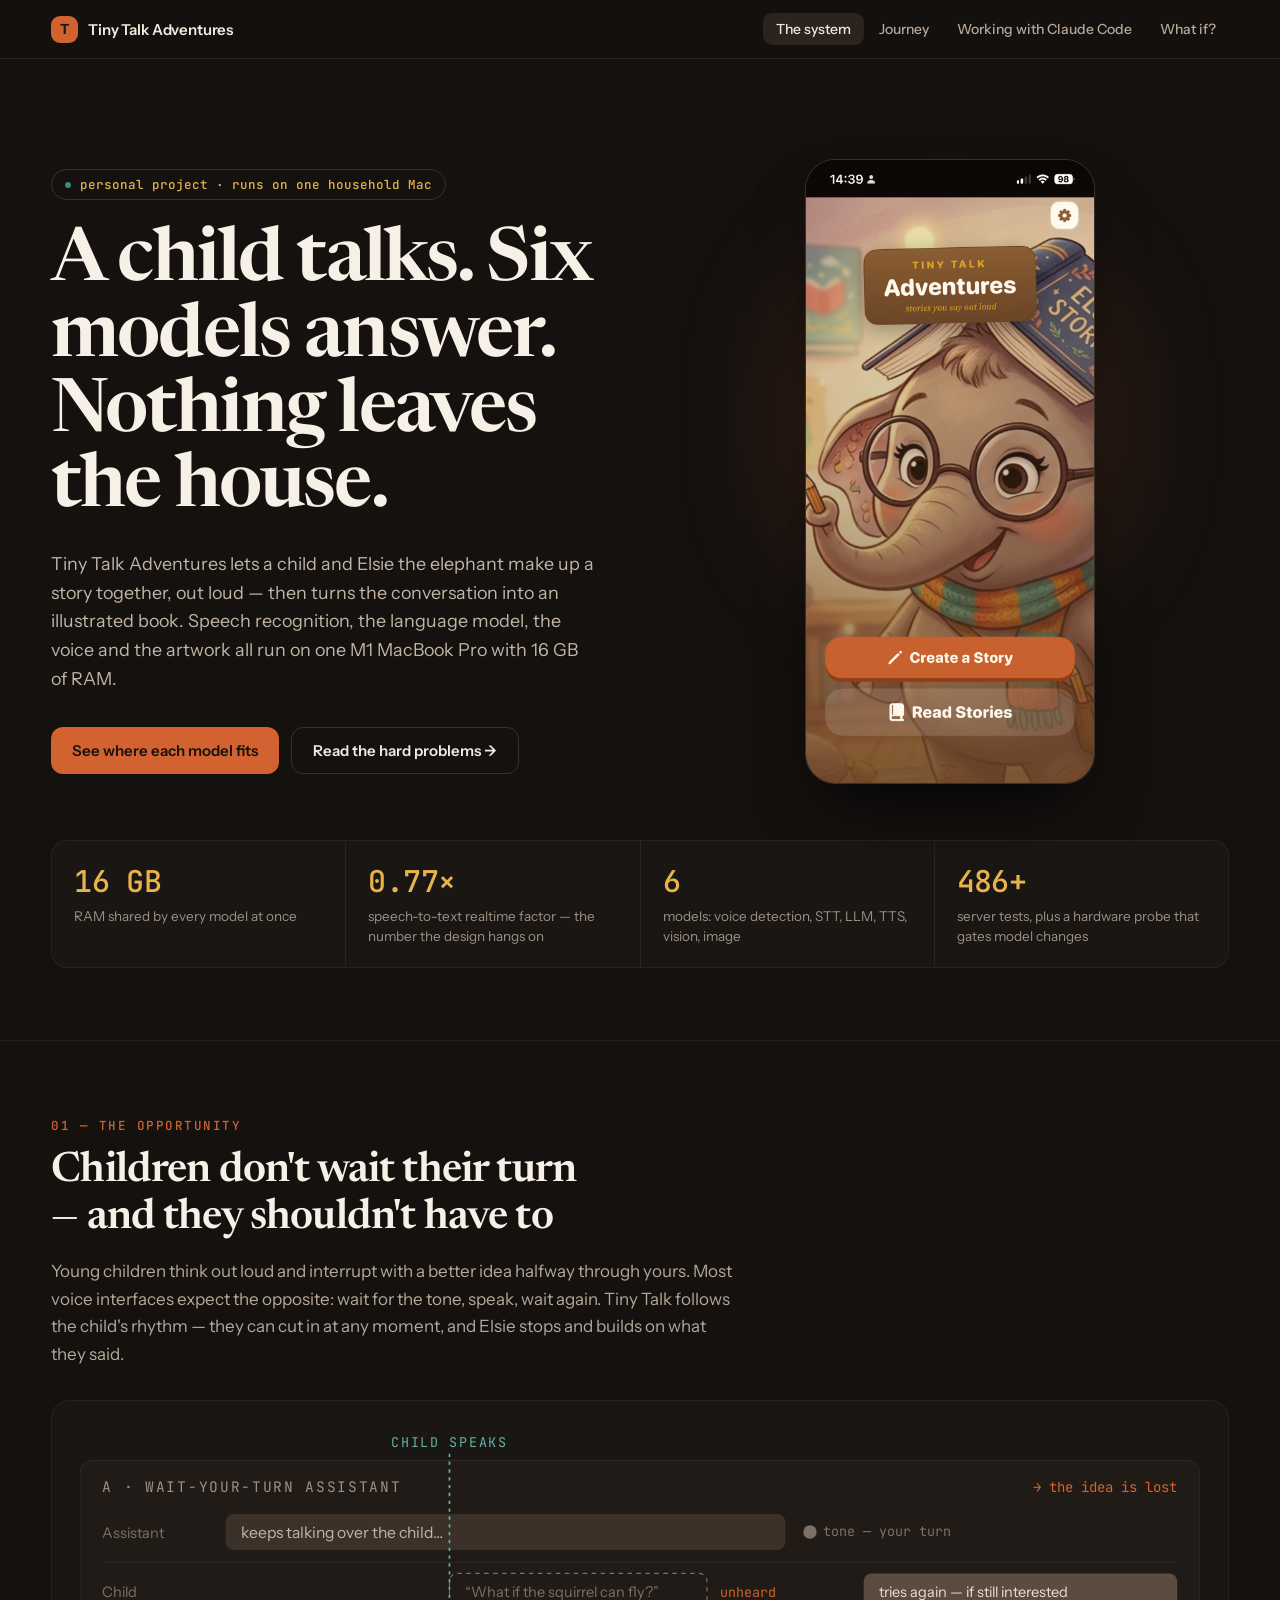
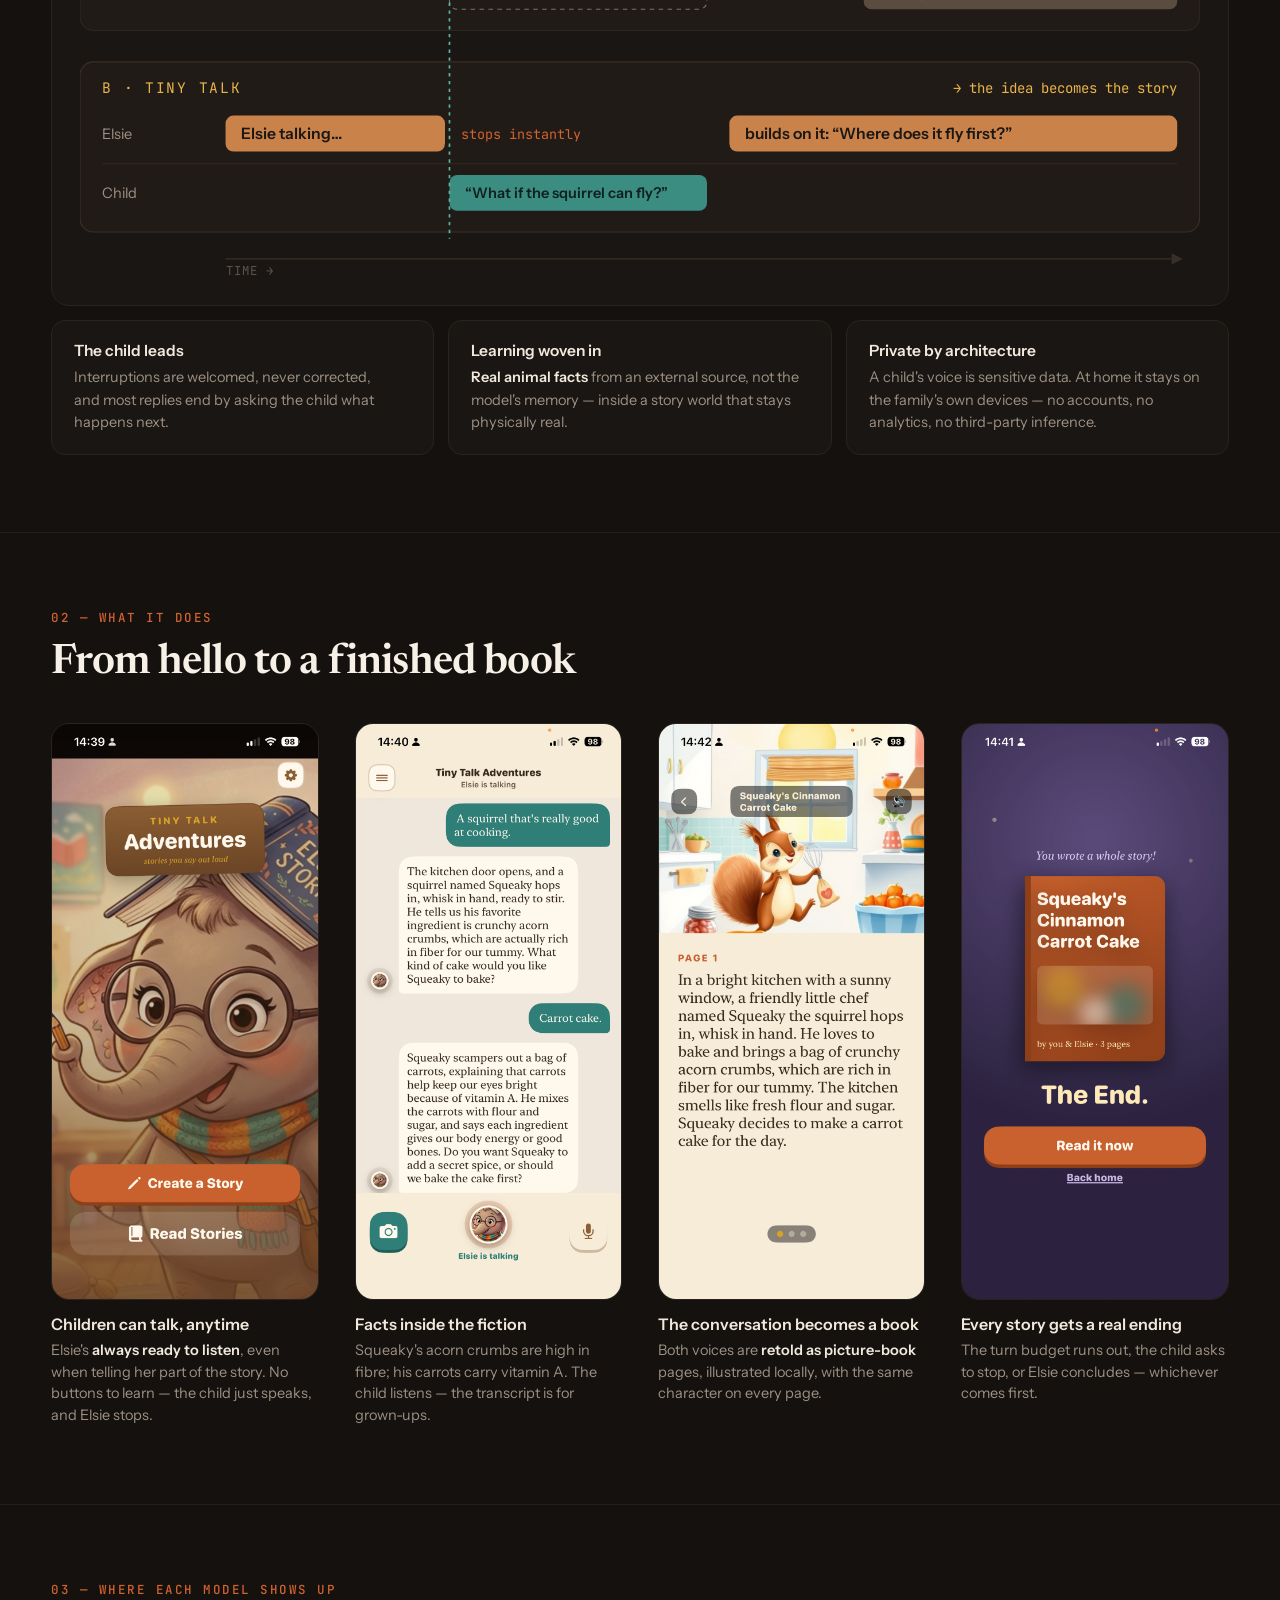
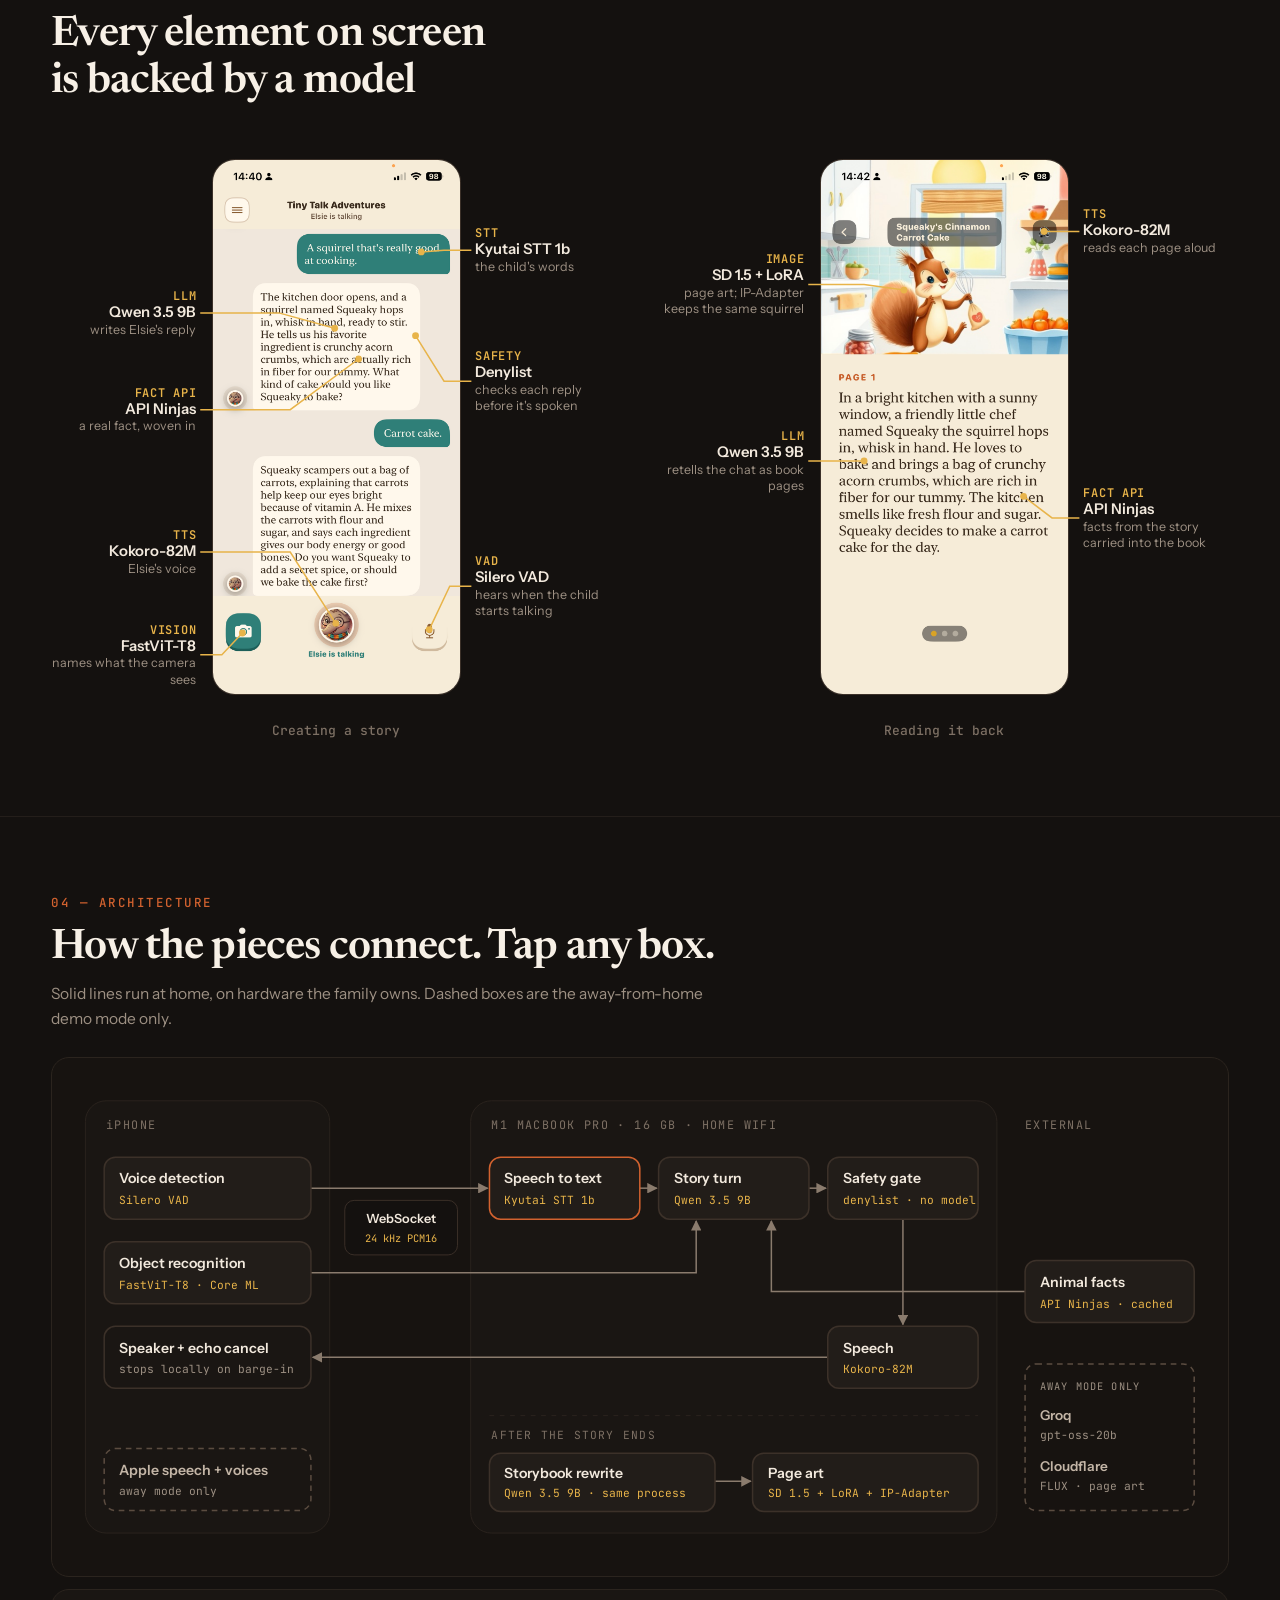
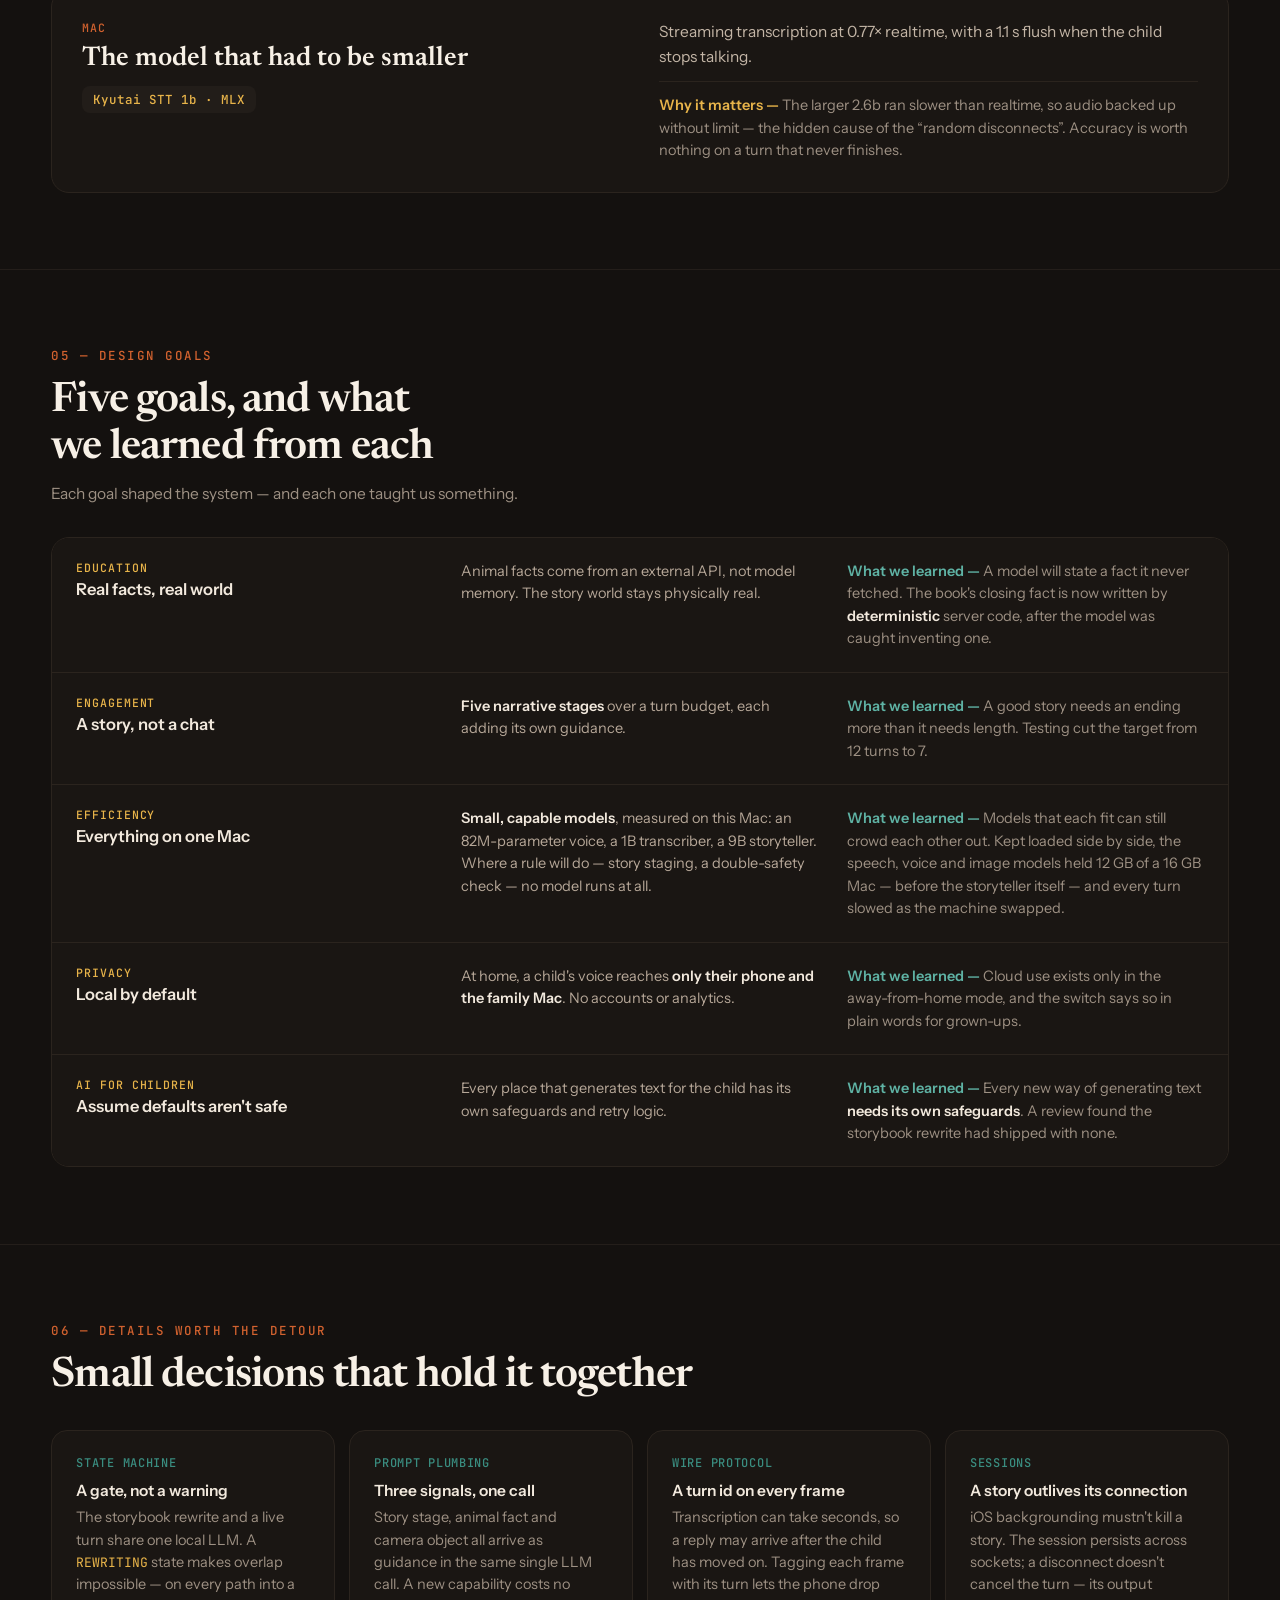
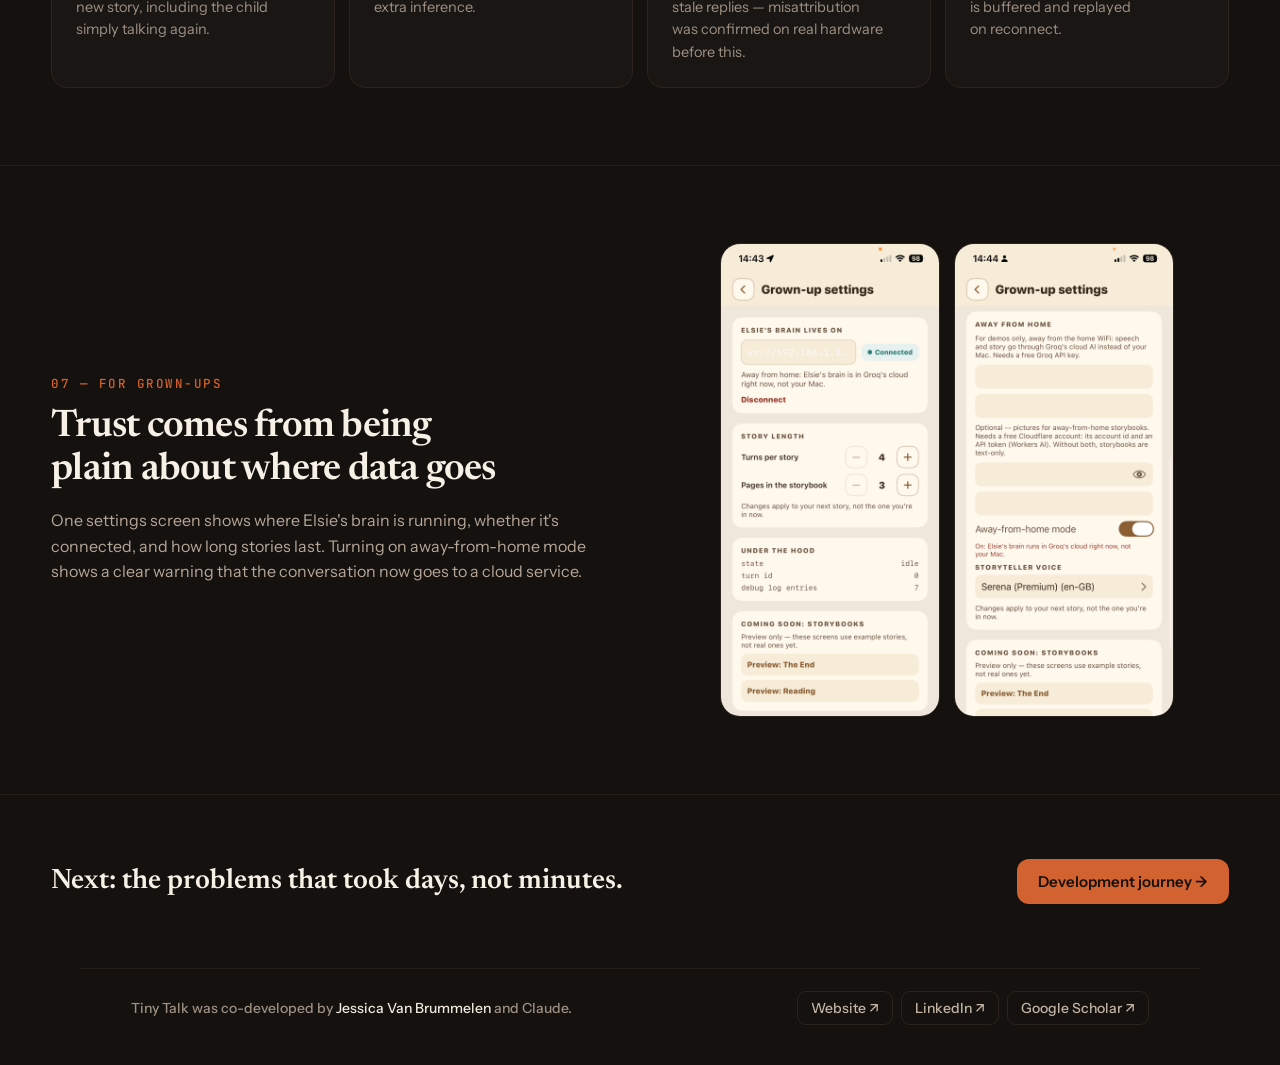
==== site/index.html @ 1712265a "Publish site/ to GitHub Pages via Actions Pages' branch publishing only serves / or /docs (docs/ is " ====
<!DOCTYPE html>
<html lang="en">
<head>
<meta charset="utf-8">
<meta name="viewport" content="width=device-width, initial-scale=1">
<title>Tiny Talk Adventures — voice-first storytelling that runs entirely at home</title>
<meta name="description" content="A child and Elsie the elephant make up a story out loud, then it becomes an illustrated book. Every model runs on one home Mac.">
<link rel="preconnect" href="https://fonts.googleapis.com">
<link rel="preconnect" href="https://fonts.gstatic.com" crossorigin>
<link href="https://fonts.googleapis.com/css2?family=Newsreader:ital,opsz,wght@0,6..72,400;0,6..72,500;0,6..72,600;1,6..72,400&family=Instrument+Sans:wght@400;500;600;700&family=JetBrains+Mono:wght@400;500;700&display=swap" rel="stylesheet">
<link rel="stylesheet" href="site.css">
<style>
section.wrap{padding-top:clamp(40px,6vw,80px);padding-bottom:clamp(40px,6vw,80px)}
h2{font-size:clamp(28px,3.4vw,42px);margin-bottom:16px;max-width:26ch}
.sub{font:400 15.5px/1.6 var(--sans);color:var(--ink-4);margin:-6px 0 26px;max-width:66ch}

/* hero */
.hero{padding-top:clamp(48px,8vw,100px)!important;padding-bottom:clamp(32px,5vw,56px)!important;display:grid;grid-template-columns:repeat(auto-fit,minmax(300px,1fr));gap:clamp(32px,5vw,72px);align-items:center}
.hero > div{min-width:0}
.pill{display:inline-flex;align-items:center;gap:9px;padding:6px 13px;border:1px solid var(--line-strong);border-radius:999px;font:500 12.5px var(--mono);color:var(--gold);margin-bottom:26px}
.pill::before{content:"";width:6px;height:6px;border-radius:50%;background:var(--teal)}
.hero h1{font-size:clamp(40px,6.2vw,74px);line-height:1.02;max-width:none}
.hero .lede{font-size:clamp(17px,1.4vw,20px);max-width:54ch;margin-bottom:34px}
.ctas{display:flex;gap:12px;flex-wrap:wrap}
.hero-shot{display:flex;justify-content:center;position:relative}
.hero-shot::before{content:"";position:absolute;inset:8% 14%;background:radial-gradient(circle at 50% 40%,rgba(210,98,47,.28),transparent 68%);filter:blur(42px)}
.hero-shot img{position:relative;width:min(290px,76vw);border-radius:30px;border:1px solid var(--line-strong);box-shadow:0 34px 70px -24px rgba(0,0,0,.85)}

/* stats */
.stats-wrap{padding-bottom:clamp(40px,6vw,72px)}
.stats{display:grid;grid-template-columns:repeat(auto-fit,minmax(200px,1fr));gap:1px;background:var(--line);border:1px solid var(--line);border-radius:16px;overflow:hidden}
.stats > div{background:var(--panel);padding:20px 22px}
.stat-n{font:500 30px var(--mono);color:var(--gold);letter-spacing:-.02em}
.stat-l{font:400 13.5px/1.45 var(--sans);color:var(--ink-4);margin-top:6px}

.intro{font-size:17px;line-height:1.62;margin-bottom:32px;max-width:64ch}
.tile h3{font-size:15.5px;margin-bottom:6px}
.tiles{margin-top:14px}
.tiles .tile{border-radius:14px;padding:20px 22px}

/* what it does */
.steps{--min:220px;gap:clamp(22px,3vw,36px)}
.steps img{width:100%;border-radius:18px;border:1px solid var(--line);display:block;margin-bottom:14px}
.steps h3{font:600 16px var(--sans);color:var(--ink);margin:0 0 6px}
.steps p{font:400 14.5px/1.5 var(--sans);color:var(--ink-4);margin:0}

/* model callouts: labels either side of a phone screenshot, joined by leader lines */
.figs{--min:340px;gap:clamp(20px,3vw,40px)}
figure{margin:0;min-width:0}
.annot{position:relative;width:100%;aspect-ratio:1/1;container-type:inline-size}
.annot img{position:absolute;left:28.28%;top:3%;height:94%;border-radius:4cqw;border:1px solid var(--line-strong)}
.annot svg{position:absolute;inset:0;width:100%;height:100%;pointer-events:none}
.co{position:absolute;width:25.5%;transform:translateY(-50%)}
.co.l{left:0;text-align:right}
.co.r{left:74.5%}
.co b{display:block;font:600 max(9px,2.1cqw) var(--mono);color:var(--gold);letter-spacing:.06em}
.co span{display:block;font:600 max(11px,2.6cqw)/1.2 var(--sans);color:var(--ink)}
.co small{display:block;font:400 max(10px,2.2cqw)/1.3 var(--sans);color:var(--ink-4)}
figcaption{font:500 13px var(--mono);color:var(--ink-5);text-align:center;margin-top:10px}

/* architecture */
.arch{background:var(--col);border:1px solid var(--line);border-radius:18px;padding:clamp(12px,2vw,24px);overflow-x:auto}
.arch svg{display:block;width:100%;min-width:860px;height:auto}
.node{cursor:pointer;outline:none}
.node .ring{stroke:var(--line-strong)}
.node.away .ring{stroke:var(--line-hover)}
.node:hover .ring{stroke:#8a7b6d}
.node[aria-pressed=true] .ring{stroke:var(--accent)}
.node:focus-visible .ring{stroke:var(--gold);stroke-width:3}
.detail{margin-top:12px;padding:clamp(20px,3vw,30px);--min:260px;gap:clamp(18px,3vw,40px)}
.detail > div{min-width:0}
.detail h3{font:600 clamp(21px,2.2vw,27px)/1.2 var(--serif);margin:8px 0 10px;color:var(--ink-hi)}
.detail .where{font:500 11.5px var(--mono);color:var(--accent);letter-spacing:.1em}
.chip{display:inline-block;padding:5px 11px;border-radius:8px;background:var(--box);font:500 12.5px var(--mono);color:var(--gold)}
.detail-body{display:grid;gap:12px}
.detail-body p{margin:0;font:400 15.5px/1.58 var(--sans);color:var(--ink-2)}
.detail-body p.why{font-size:14.5px;line-height:1.55;color:var(--ink-4);padding-top:12px;border-top:1px solid var(--line)}
.why strong{color:var(--gold);font-weight:600}

/* goals */
.goals{border:1px solid var(--line);border-radius:18px;overflow:hidden}
.goal{display:grid;grid-template-columns:repeat(auto-fit,minmax(min(100%,240px),1fr));gap:10px 28px;padding:22px 24px;background:var(--panel);border-bottom:1px solid var(--line)}
.goal:last-child{border-bottom:0}
.goal > *{min-width:0;margin:0}
.goal .tag{font:500 11.5px var(--mono);color:var(--gold);letter-spacing:.08em;margin-bottom:4px}
.goal h3{font:600 16.5px/1.3 var(--sans);color:var(--ink);margin:0}
.goal p{font:400 14.5px/1.55 var(--sans);color:var(--ink-3)}
.goal p.lesson{color:var(--ink-4)}
.lesson strong{color:var(--teal-ink);font-weight:600}
/* Inline emphasis in body copy: brighter ink rather than just heavier. */
.tile p b,.steps p b,.goal p b{color:var(--ink);font-weight:600}

/* details */
.details{--min:280px}
.details .tile{padding:24px}
.details .eyebrow{font:500 12px var(--mono);color:var(--teal);letter-spacing:.06em;margin-bottom:10px}
.details code{font-size:13px}

/* grown-ups */
.grownups{--min:280px;gap:clamp(28px,4vw,56px);align-items:center}
.grownups h2{font-size:clamp(26px,3vw,38px);line-height:1.14}
.grownups p{font:400 16px/1.6 var(--sans);color:var(--ink-3);margin:0}
.pair{display:flex;gap:14px;justify-content:center;flex-wrap:wrap}
.pair img{width:min(220px,42vw);border-radius:20px;border:1px solid var(--line)}
</style>
</head>
<body>
<div class="page">

<nav>
  <a class="brand" href="index.html">
    <span class="brand-mark">T</span>
    <span class="brand-name">Tiny Talk Adventures</span>
  </a>
  <div class="nav-links">
    <a href="index.html" aria-current="page">The system</a>
    <a href="journey.html">Journey</a>
    <a href="claude-code.html">Working with Claude Code</a>
    <a href="what-if.html">What if?</a>
  </div>
</nav>

<header class="wrap wide hero">
  <div>
    <div class="pill">personal project · runs on one household Mac</div>
    <h1>A child talks. Six models answer. Nothing leaves the house.</h1>
    <p class="lede">Tiny Talk Adventures lets a child and Elsie the elephant make up a story together, out loud — then turns the conversation into an illustrated book. Speech recognition, the language model, the voice and the artwork all run on one M1 MacBook Pro with 16&nbsp;GB of RAM.</p>
    <div class="ctas">
      <a class="cta" href="#models">See where each model fits</a>
      <a class="cta ghost" href="journey.html">Read the hard problems →</a>
    </div>
  </div>
  <div class="hero-shot">
    <img src="shots/landing.png" alt="Tiny Talk Adventures landing screen with Elsie the elephant">
  </div>
</header>

<div class="wrap wide stats-wrap">
  <div class="stats">
    <div><div class="stat-n">16 GB</div><div class="stat-l">RAM shared by every model at once</div></div>
    <div><div class="stat-n">0.77×</div><div class="stat-l">speech-to-text realtime factor — the number the design hangs on</div></div>
    <div><div class="stat-n">6</div><div class="stat-l">models: voice detection, STT, LLM, TTS, vision, image</div></div>
    <div><div class="stat-n">486+</div><div class="stat-l">server tests, plus a hardware probe that gates model changes</div></div>
  </div>
</div>

<section class="wrap wide">
  <div class="kicker">01 — THE OPPORTUNITY</div>
  <h2 style="max-width:24ch">Children don't wait their turn — and they shouldn't have to</h2>
  <p class="intro">Young children think out loud and interrupt with a better idea halfway through yours. Most voice interfaces expect the opposite: wait for the tone, speak, wait again. Tiny Talk follows the child's rhythm — they can cut in at any moment, and Elsie stops and builds on what they said.</p>

  <div class="card diagram-scroll">
    <svg viewBox="0 0 1000 400" style="min-width:640px" role="img" aria-label="Same moment, two systems. A wait-your-turn assistant talks over the child and the idea is lost; Tiny Talk stops the moment the child speaks and builds on the idea.">
      <text x="330" y="16" text-anchor="middle" fill="#5fb3a5" font-family="JetBrains Mono, monospace" font-size="12" letter-spacing="1.5">CHILD SPEAKS</text>
      <rect x="0" y="28" width="1000" height="152" rx="12" fill="#211b17" stroke="#2e2620"/>
      <text x="20" y="56" fill="#9d9083" font-family="JetBrains Mono, monospace" font-size="13" letter-spacing="1.5">A · WAIT-YOUR-TURN ASSISTANT</text>
      <text x="980" y="56" text-anchor="end" fill="#d2622f" font-family="JetBrains Mono, monospace" font-size="12.5">→ the idea is lost</text>
      <line x1="20" y1="119" x2="980" y2="119" stroke="#2e2620"/>
      <text x="20" y="97" fill="#7d7064" font-family="Instrument Sans, sans-serif" font-size="13">Assistant</text>
      <text x="20" y="150" fill="#7d7064" font-family="Instrument Sans, sans-serif" font-size="13">Child</text>
      <rect x="130" y="76" width="500" height="32" rx="7" fill="#3c3129"/>
      <text x="144" y="97" fill="#c3b5a6" font-family="Instrument Sans, sans-serif" font-size="14">keeps talking over the child…</text>
      <circle cx="652" cy="92" r="6" fill="#7d7064"/>
      <text x="664" y="96" fill="#7d7064" font-family="JetBrains Mono, monospace" font-size="12">tone — your turn</text>
      <rect x="330" y="129" width="230" height="32" rx="7" fill="none" stroke="#7d7064" stroke-dasharray="4 4"/>
      <text x="344" y="150" fill="#7d7064" font-family="Instrument Sans, sans-serif" font-size="13">“What if the squirrel can fly?”</text>
      <text x="572" y="150" fill="#d2622f" font-family="JetBrains Mono, monospace" font-size="12">unheard</text>
      <rect x="700" y="129" width="280" height="32" rx="7" fill="#5b4c40"/>
      <text x="714" y="150" fill="#e9dfd2" font-family="Instrument Sans, sans-serif" font-size="13">tries again — if still interested</text>
      <rect x="0" y="208" width="1000" height="152" rx="12" fill="#211b17" stroke="#3a2f26"/>
      <text x="20" y="236" fill="#e8b44a" font-family="JetBrains Mono, monospace" font-size="13" letter-spacing="1.5">B · TINY TALK</text>
      <text x="980" y="236" text-anchor="end" fill="#e8b44a" font-family="JetBrains Mono, monospace" font-size="12.5">→ the idea becomes the story</text>
      <line x1="20" y1="299" x2="980" y2="299" stroke="#2e2620"/>
      <text x="20" y="277" fill="#9d9083" font-family="Instrument Sans, sans-serif" font-size="13">Elsie</text>
      <text x="20" y="330" fill="#9d9083" font-family="Instrument Sans, sans-serif" font-size="13">Child</text>
      <rect x="130" y="256" width="196" height="32" rx="7" fill="#c9824a"/>
      <text x="144" y="277" fill="#1b1714" font-family="Instrument Sans, sans-serif" font-size="14" font-weight="600">Elsie talking…</text>
      <text x="340" y="277" fill="#d2622f" font-family="JetBrains Mono, monospace" font-size="12">stops instantly</text>
      <rect x="580" y="256" width="400" height="32" rx="7" fill="#c9824a"/>
      <text x="594" y="277" fill="#1b1714" font-family="Instrument Sans, sans-serif" font-size="14" font-weight="600">builds on it: “Where does it fly first?”</text>
      <rect x="330" y="309" width="230" height="32" rx="7" fill="#3a8d80"/>
      <text x="344" y="330" fill="#10201e" font-family="Instrument Sans, sans-serif" font-size="13" font-weight="600">“What if the squirrel can fly?”</text>
      <line x1="330" y1="22" x2="330" y2="366" stroke="#5fb3a5" stroke-width="1.5" stroke-dasharray="3 4"/>
      <line x1="130" y1="384" x2="975" y2="384" stroke="#3a2f26"/>
      <path d="M975 379 L985 384 L975 389 Z" fill="#3a2f26"/>
      <text x="130" y="398" fill="#5e5249" font-family="JetBrains Mono, monospace" font-size="11" letter-spacing="1">TIME →</text>
    </svg>
  </div>

  <div class="grid tiles">
    <div class="tile"><h3>The child leads</h3><p>Interruptions are welcomed, never corrected, and most replies end by asking the child what happens next.</p></div>
    <div class="tile"><h3>Learning woven in</h3><p><b>Real animal facts</b> from an external source, not the model's memory — inside a story world that stays physically real.</p></div>
    <div class="tile"><h3>Private by architecture</h3><p>A child's voice is sensitive data. At home it stays on the family's own devices — no accounts, no analytics, no third-party inference.</p></div>
  </div>
</section>

<section class="wrap wide">
  <div class="kicker">02 — WHAT IT DOES</div>
  <h2 style="margin-bottom:36px">From hello to a finished book</h2>
  <div class="grid steps">
    <div>
      <img src="shots/landing.png" alt="Landing screen: Elsie invites the child to start a story">
      <h3>Children can talk, anytime</h3>
      <p>Elsie's <b>always ready to listen</b>, even when telling her part of the story. No buttons to learn — the child just speaks, and Elsie stops.</p>
    </div>
    <div>
      <img src="shots/story.png" alt="A story in progress about Squeaky the squirrel who loves cooking">
      <h3>Facts inside the fiction</h3>
      <p>Squeaky's acorn crumbs are high in fibre; his carrots carry vitamin A. The child listens — the transcript is for grown-ups.</p>
    </div>
    <div>
      <img src="shots/read.png" alt="A storybook page with an illustration of Squeaky the squirrel in a kitchen">
      <h3>The conversation becomes a book</h3>
      <p>Both voices are <b>retold as picture-book</b> pages, illustrated locally, with the same character on every page.</p>
    </div>
    <div>
      <img src="shots/the-end.png" alt="The End celebration screen with the finished book">
      <h3>Every story gets a real ending</h3>
      <p>The turn budget runs out, the child asks to stop, or Elsie concludes — whichever comes first.</p>
    </div>
  </div>
</section>

<section class="wrap wide" id="models">
  <div class="kicker">03 — WHERE EACH MODEL SHOWS UP</div>
  <h2 style="margin-bottom:36px">Every element on screen is backed by a model</h2>

  <div class="grid figs">
    <figure>
      <div class="annot">
        <img src="shots/story.png" alt="Story creation screen">
        <svg viewBox="0 0 1000 1000" preserveAspectRatio="none" aria-hidden="true">
          <g stroke="#e8b44a" stroke-width="1.5" fill="none">
            <polyline points="262,300 400,300 498,327" vector-effect="non-scaling-stroke"/>
            <polyline points="262,470 420,470 540,381" vector-effect="non-scaling-stroke"/>
            <polyline points="262,720 420,720 500,845" vector-effect="non-scaling-stroke"/>
            <polyline points="262,900 300,900 336,862" vector-effect="non-scaling-stroke"/>
            <polyline points="738,190 690,190 650,193" vector-effect="non-scaling-stroke"/>
            <polyline points="738,420 690,420 640,340" vector-effect="non-scaling-stroke"/>
            <polyline points="738,780 700,780 664,856" vector-effect="non-scaling-stroke"/>
          </g>
          <g fill="#e8b44a">
            <circle cx="498" cy="327" r="6"/><circle cx="540" cy="381" r="6"/><circle cx="500" cy="845" r="6"/><circle cx="336" cy="862" r="6"/><circle cx="650" cy="193" r="6"/><circle cx="640" cy="340" r="6"/><circle cx="664" cy="856" r="6"/>
          </g>
        </svg>
        <div class="co l" style="top:30%"><b>LLM</b><span>Qwen 3.5 9B</span><small>writes Elsie's reply</small></div>
        <div class="co l" style="top:47%"><b>FACT API</b><span>API Ninjas</span><small>a real fact, woven in</small></div>
        <div class="co l" style="top:72%"><b>TTS</b><span>Kokoro-82M</span><small>Elsie's voice</small></div>
        <div class="co l" style="top:90%"><b>VISION</b><span>FastViT-T8</span><small>names what the camera sees</small></div>
        <div class="co r" style="top:19%"><b>STT</b><span>Kyutai STT 1b</span><small>the child's words</small></div>
        <div class="co r" style="top:42%"><b>SAFETY</b><span>Denylist</span><small>checks each reply before it's spoken</small></div>
        <div class="co r" style="top:78%"><b>VAD</b><span>Silero VAD</span><small>hears when the child starts talking</small></div>
      </div>
      <figcaption>Creating a story</figcaption>
    </figure>

    <figure>
      <div class="annot">
        <img src="shots/read.png" alt="Storybook reading screen">
        <svg viewBox="0 0 1000 1000" preserveAspectRatio="none" aria-hidden="true">
          <g stroke="#e8b44a" stroke-width="1.5" fill="none">
            <polyline points="262,250 360,250 430,260" vector-effect="non-scaling-stroke"/>
            <polyline points="262,560 330,560 360,560" vector-effect="non-scaling-stroke"/>
            <polyline points="738,157 700,157 676,157" vector-effect="non-scaling-stroke"/>
            <polyline points="738,660 690,660 640,622" vector-effect="non-scaling-stroke"/>
          </g>
          <g fill="#e8b44a">
            <circle cx="430" cy="260" r="6"/><circle cx="360" cy="560" r="6"/><circle cx="676" cy="157" r="6"/><circle cx="640" cy="622" r="6"/>
          </g>
        </svg>
        <div class="co l" style="top:25%"><b>IMAGE</b><span>SD 1.5 + LoRA</span><small>page art; IP-Adapter keeps the same squirrel</small></div>
        <div class="co l" style="top:56%"><b>LLM</b><span>Qwen 3.5 9B</span><small>retells the chat as book pages</small></div>
        <div class="co r" style="top:15.7%"><b>TTS</b><span>Kokoro-82M</span><small>reads each page aloud</small></div>
        <div class="co r" style="top:66%"><b>FACT API</b><span>API Ninjas</span><small>facts from the story carried into the book</small></div>
      </div>
      <figcaption>Reading it back</figcaption>
    </figure>
  </div>
</section>

<section class="wrap wide" id="architecture">
  <div class="kicker">04 — ARCHITECTURE</div>
  <h2 style="margin-bottom:10px">How the pieces connect. Tap any box.</h2>
  <p class="sub" style="margin-top:0">Solid lines run at home, on hardware the family owns. Dashed boxes are the away-from-home demo mode only.</p>

  <div class="arch">
    <svg viewBox="0 0 1200 500" role="group" aria-label="Architecture: iPhone, MacBook and external services, with the models on each. Choose a box to see details below.">
      <defs>
        <marker id="ah" viewBox="0 0 10 10" refX="9" refY="5" markerWidth="7" markerHeight="7" orient="auto-start-reverse"><path d="M0 0 L10 5 L0 10 z" fill="#8a7b6d"/></marker>
      </defs>
      <rect x="10" y="20" width="260" height="460" rx="22" fill="#1a1613" stroke="#2b241e"/>
      <text x="32" y="50" fill="#7d7064" font-family="JetBrains Mono, monospace" font-size="12.5" letter-spacing="1.5">iPHONE</text>
      <rect x="420" y="20" width="560" height="460" rx="22" fill="#1a1613" stroke="#2b241e"/>
      <text x="442" y="50" fill="#7d7064" font-family="JetBrains Mono, monospace" font-size="12.5" letter-spacing="1.5">M1 MACBOOK PRO · 16 GB · HOME WIFI</text>
      <text x="1010" y="50" fill="#7d7064" font-family="JetBrains Mono, monospace" font-size="12.5" letter-spacing="1.5">EXTERNAL</text>

      <g stroke="#8a7b6d" stroke-width="1.6" fill="none">
        <path d="M250 113 H438" marker-end="url(#ah)"/>
        <path d="M600 113 H618" marker-end="url(#ah)"/>
        <path d="M780 113 H798" marker-end="url(#ah)"/>
        <path d="M880 146 V258" marker-end="url(#ah)"/>
        <path d="M800 293 H252" marker-end="url(#ah)"/>
        <path d="M250 203 H660 V148" marker-end="url(#ah)"/>
        <path d="M1010 223 H740 V148" marker-end="url(#ah)"/>
        <path d="M680 425 H718" marker-end="url(#ah)"/>
      </g>
      <line x1="440" y1="355" x2="960" y2="355" stroke="#2b241e" stroke-dasharray="5 6"/>
      <text x="442" y="380" fill="#7d7064" font-family="JetBrains Mono, monospace" font-size="12" letter-spacing="1.3">AFTER THE STORY ENDS</text>

      <g class="node" data-node="wire">
        <rect class="ring" x="286" y="126" width="120" height="58" rx="10" fill="#14110f"/>
        <text x="346" y="150" text-anchor="middle" fill="#f2e9dd" font-family="Instrument Sans, sans-serif" font-size="13.5" font-weight="600">WebSocket</text>
        <text x="346" y="170" text-anchor="middle" fill="#e8b44a" font-family="JetBrains Mono, monospace" font-size="11">24 kHz PCM16</text>
      </g>
      <g class="node" data-node="vad">
        <rect class="ring" x="30" y="80" width="220" height="66" rx="12" fill="#221d19" stroke-width="1.6"/>
        <text x="46" y="108" fill="#f2e9dd" font-family="Instrument Sans, sans-serif" font-size="15" font-weight="600">Voice detection</text>
        <text x="46" y="130" fill="#e8b44a" font-family="JetBrains Mono, monospace" font-size="12">Silero VAD</text>
      </g>
      <g class="node" data-node="vision">
        <rect class="ring" x="30" y="170" width="220" height="66" rx="12" fill="#221d19" stroke-width="1.6"/>
        <text x="46" y="198" fill="#f2e9dd" font-family="Instrument Sans, sans-serif" font-size="15" font-weight="600">Object recognition</text>
        <text x="46" y="220" fill="#e8b44a" font-family="JetBrains Mono, monospace" font-size="12">FastViT-T8 · Core ML</text>
      </g>
      <g>
        <rect x="30" y="260" width="220" height="66" rx="12" fill="#1a1613" stroke="#3c3129" stroke-width="1.6"/>
        <text x="46" y="288" fill="#f2e9dd" font-family="Instrument Sans, sans-serif" font-size="15" font-weight="600">Speaker + echo cancel</text>
        <text x="46" y="310" fill="#9d9083" font-family="JetBrains Mono, monospace" font-size="12">stops locally on barge-in</text>
      </g>
      <g class="node away" data-node="away">
        <rect class="ring" x="30" y="390" width="220" height="66" rx="12" fill="transparent" stroke-width="1.6" stroke-dasharray="6 5"/>
        <text x="46" y="418" fill="#c3b5a6" font-family="Instrument Sans, sans-serif" font-size="15" font-weight="600">Apple speech + voices</text>
        <text x="46" y="440" fill="#9d9083" font-family="JetBrains Mono, monospace" font-size="12">away mode only</text>
      </g>

      <g class="node" data-node="stt">
        <rect class="ring" x="440" y="80" width="160" height="66" rx="12" fill="#221d19" stroke-width="1.6"/>
        <text x="456" y="108" fill="#f2e9dd" font-family="Instrument Sans, sans-serif" font-size="15" font-weight="600">Speech to text</text>
        <text x="456" y="130" fill="#e8b44a" font-family="JetBrains Mono, monospace" font-size="12">Kyutai STT 1b</text>
      </g>
      <g class="node" data-node="llm">
        <rect class="ring" x="620" y="80" width="160" height="66" rx="12" fill="#221d19" stroke-width="1.6"/>
        <text x="636" y="108" fill="#f2e9dd" font-family="Instrument Sans, sans-serif" font-size="15" font-weight="600">Story turn</text>
        <text x="636" y="130" fill="#e8b44a" font-family="JetBrains Mono, monospace" font-size="12">Qwen 3.5 9B</text>
      </g>
      <g class="node" data-node="safety">
        <rect class="ring" x="800" y="80" width="160" height="66" rx="12" fill="#221d19" stroke-width="1.6"/>
        <text x="816" y="108" fill="#f2e9dd" font-family="Instrument Sans, sans-serif" font-size="15" font-weight="600">Safety gate</text>
        <text x="816" y="130" fill="#e8b44a" font-family="JetBrains Mono, monospace" font-size="12">denylist · no model</text>
      </g>
      <g class="node" data-node="tts">
        <rect class="ring" x="800" y="260" width="160" height="66" rx="12" fill="#221d19" stroke-width="1.6"/>
        <text x="816" y="288" fill="#f2e9dd" font-family="Instrument Sans, sans-serif" font-size="15" font-weight="600">Speech</text>
        <text x="816" y="310" fill="#e8b44a" font-family="JetBrains Mono, monospace" font-size="12">Kokoro-82M</text>
      </g>
      <g class="node" data-node="rewrite">
        <rect class="ring" x="440" y="395" width="240" height="62" rx="12" fill="#221d19" stroke-width="1.6"/>
        <text x="456" y="421" fill="#f2e9dd" font-family="Instrument Sans, sans-serif" font-size="15" font-weight="600">Storybook rewrite</text>
        <text x="456" y="442" fill="#e8b44a" font-family="JetBrains Mono, monospace" font-size="12">Qwen 3.5 9B · same process</text>
      </g>
      <g class="node" data-node="art">
        <rect class="ring" x="720" y="395" width="240" height="62" rx="12" fill="#221d19" stroke-width="1.6"/>
        <text x="736" y="421" fill="#f2e9dd" font-family="Instrument Sans, sans-serif" font-size="15" font-weight="600">Page art</text>
        <text x="736" y="442" fill="#e8b44a" font-family="JetBrains Mono, monospace" font-size="12">SD 1.5 + LoRA + IP-Adapter</text>
      </g>

      <g class="node" data-node="facts">
        <rect class="ring" x="1010" y="190" width="180" height="66" rx="12" fill="#221d19" stroke-width="1.6"/>
        <text x="1026" y="218" fill="#f2e9dd" font-family="Instrument Sans, sans-serif" font-size="15" font-weight="600">Animal facts</text>
        <text x="1026" y="240" fill="#e8b44a" font-family="JetBrains Mono, monospace" font-size="12">API Ninjas · cached</text>
      </g>
      <g class="node away" data-node="away">
        <rect class="ring" x="1010" y="300" width="180" height="156" rx="12" fill="transparent" stroke-width="1.6" stroke-dasharray="6 5"/>
        <text x="1026" y="328" fill="#9d9083" font-family="JetBrains Mono, monospace" font-size="11" letter-spacing="1.2">AWAY MODE ONLY</text>
        <text x="1026" y="360" fill="#c3b5a6" font-family="Instrument Sans, sans-serif" font-size="14.5" font-weight="600">Groq</text>
        <text x="1026" y="380" fill="#9d9083" font-family="JetBrains Mono, monospace" font-size="12">gpt-oss-20b</text>
        <text x="1026" y="414" fill="#c3b5a6" font-family="Instrument Sans, sans-serif" font-size="14.5" font-weight="600">Cloudflare</text>
        <text x="1026" y="434" fill="#9d9083" font-family="JetBrains Mono, monospace" font-size="12">FLUX · page art</text>
      </g>
    </svg>
  </div>

  <div class="card grid detail" aria-live="polite">
    <div>
      <div class="where" id="d-where"></div>
      <h3 id="d-title"></h3>
      <div class="chip" id="d-model"></div>
    </div>
    <div class="detail-body">
      <p id="d-body"></p>
      <p class="why"><strong>Why it matters — </strong><span id="d-why"></span></p>
    </div>
  </div>
</section>

<section class="wrap wide">
  <div class="kicker">05 — DESIGN GOALS</div>
  <h2 style="margin-bottom:10px">Five goals, and what we learned from each</h2>
  <p class="sub" style="margin-top:0;margin-bottom:30px;max-width:60ch">Each goal shaped the system — and each one taught us something.</p>
  <div class="goals">
    <div class="goal">
      <div><div class="tag">EDUCATION</div><h3>Real facts, real world</h3></div>
      <p>Animal facts come from an external API, not model memory. The story world stays physically real.</p>
      <p class="lesson"><strong>What we learned — </strong>A model will state a fact it never fetched. The book's closing fact is now written by <b>deterministic</b> server code, after the model was caught inventing one.</p>
    </div>
    <div class="goal">
      <div><div class="tag">ENGAGEMENT</div><h3>A story, not a chat</h3></div>
      <p><b>Five narrative stages</b> over a turn budget, each adding its own guidance.</p>
      <p class="lesson"><strong>What we learned — </strong>A good story needs an ending more than it needs length. Testing cut the target from 12 turns to 7.</p>
    </div>
    <div class="goal">
      <div><div class="tag">EFFICIENCY</div><h3>Everything on one Mac</h3></div>
      <p><b>Small, capable models</b>, measured on this Mac: an 82M-parameter voice, a 1B transcriber, a 9B storyteller. Where a rule will do — story staging, a double-safety check — no model runs at all.</p>
      <p class="lesson"><strong>What we learned — </strong>Models that each fit can still crowd each other out. Kept loaded side by side, the speech, voice and image models held 12 GB of a 16 GB Mac — before the storyteller itself — and every turn slowed as the machine swapped.</p>
    </div>
    <div class="goal">
      <div><div class="tag">PRIVACY</div><h3>Local by default</h3></div>
      <p>At home, a child's voice reaches <b>only their phone and the family Mac</b>. No accounts or analytics.</p>
      <p class="lesson"><strong>What we learned — </strong> Cloud use exists only in the away-from-home mode, and the switch says so in plain words for grown-ups.</p>
    </div>
    <div class="goal">
      <div><div class="tag">AI FOR CHILDREN</div><h3>Assume defaults aren't safe</h3></div>
      <p>Every place that generates text for the child has its own safeguards and retry logic.</p>
      <p class="lesson"><strong>What we learned — </strong>Every new way of generating text <b>needs its own safeguards</b>. A review found the storybook rewrite had shipped with none.</p>
    </div>
  </div>
</section>

<section class="wrap wide">
  <div class="kicker">06 — DETAILS WORTH THE DETOUR</div>
  <h2 style="margin-bottom:30px">Small decisions that hold it together</h2>
  <div class="grid details">
    <div class="tile"><div class="eyebrow">STATE MACHINE</div><h3>A gate, not a warning</h3><p>The storybook rewrite and a live turn share one local LLM. A <code>REWRITING</code> state makes overlap impossible — on every path into a new story, including the child simply talking again.</p></div>
    <div class="tile"><div class="eyebrow">PROMPT PLUMBING</div><h3>Three signals, one call</h3><p>Story stage, animal fact and camera object all arrive as guidance in the same single LLM call. A new capability costs no extra inference.</p></div>
    <div class="tile"><div class="eyebrow">WIRE PROTOCOL</div><h3>A turn id on every frame</h3><p>Transcription can take seconds, so a reply may arrive after the child has moved on. Tagging each frame with its turn lets the phone drop stale replies — misattribution was confirmed on real hardware before this.</p></div>
    <div class="tile"><div class="eyebrow">SESSIONS</div><h3>A story outlives its connection</h3><p>iOS backgrounding mustn't kill a story. The session persists across sockets; a disconnect doesn't cancel the turn — its output is buffered and replayed on reconnect.</p></div>
  </div>
</section>

<section class="wrap wide">
  <div class="grid grownups">
    <div>
      <div class="kicker">07 — FOR GROWN-UPS</div>
      <h2>Trust comes from being plain about where data goes</h2>
      <p>One settings screen shows where Elsie's brain is running, whether it's connected, and how long stories last. Turning on away-from-home mode shows a clear warning that the conversation now goes to a cloud service.</p>
    </div>
    <div class="pair">
      <img src="shots/settings.png" alt="Grown-up settings: server address, story length, under-the-hood state">
      <img src="shots/away.png" alt="Away-from-home toggle with a warning that Elsie's brain runs in the cloud">
    </div>
  </div>
</section>

<footer class="wrap wide">
  <div class="footer-line">Next: the problems that took days, not minutes.</div>
  <a class="cta" href="journey.html">Development journey →</a>
</footer>

<div class="wrap credits">
  <div class="credits-by">Tiny Talk was co-developed by <a href="https://jessvb.github.io/" target="_blank" rel="noopener">Jessica Van Brummelen</a> and Claude.</div>
  <div class="credits-links">
    <a href="https://jessvb.github.io/" target="_blank" rel="noopener">Website ↗</a>
    <a href="https://www.linkedin.com/in/jessicavanbrummelen/" target="_blank" rel="noopener">LinkedIn ↗</a>
    <a href="https://scholar.google.com/citations?user=6d4tBYwAAAAJ&amp;hl=en" target="_blank" rel="noopener">Google Scholar ↗</a>
  </div>
</div>

</div>

<script>
// Detail text for each box in the architecture diagram.
const NODES = {
  vad: {
    where: "iPHONE", title: "Hears when the child starts talking", model: "Silero VAD · on-device",
    body: "Runs continuously on the phone and marks the start and end of speech. When the child talks over Elsie, the phone stops playback itself — no network round trip.",
    why: "Interruption is the core interaction. Too slow and Elsie talks over the child; too eager and her own echo cuts her off.",
  },
  vision: {
    where: "iPHONE", title: "Brings a real object into the story", model: "FastViT-T8 · Core ML",
    body: "The child shows the camera something — a teddy, a cup — and an on-device ImageNet classifier names it. The label becomes guidance for Elsie's next turn.",
    why: "It replaced Apple's built-in classifier after on-device testing showed its labels were too generic for household objects. Photos never leave the phone; only the label does.",
  },
  wire: {
    where: "PHONE ↔ MAC", title: "One socket, two kinds of frame", model: "WebSocket · JSON + 24 kHz PCM16",
    body: "Control messages are JSON; audio is raw binary at 24 kHz — the rate the speech models expect natively, so nothing is ever resampled.",
    why: "Every frame carries a turn id, so a late reply to an abandoned utterance can be recognised and dropped.",
  },
  stt: {
    where: "MAC", title: "The model that had to be smaller", model: "Kyutai STT 1b · MLX",
    body: "Streaming transcription at 0.77× realtime, with a 1.1 s flush when the child stops talking.",
    why: "The larger 2.6b ran slower than realtime, so audio backed up without limit — the hidden cause of the “random disconnects”. Accuracy is worth nothing on a turn that never finishes.",
  },
  llm: {
    where: "MAC", title: "One call per turn", model: "Qwen 3.5 9B · Ollama",
    body: "A fixed storyteller persona plus per-turn guidance: the story stage (from a turn count), any real animal fact, any camera object. One to three spoken sentences back.",
    why: "Thinking mode was off by request — it had been producing 100+ lines of hidden reasoning and ~3m19s replies. Keep-alive is 30 min so the model isn't evicted between turns.",
  },
  safety: {
    where: "MAC", title: "A deterministic check before anything is spoken", model: "Regex denylist · zero model calls",
    body: "Five categories checked in one pass. A flagged reply is replaced with a gentle redirect: “Hmm, let's take the story somewhere else!”",
    why: "A classifier would be one more model competing for 16 GB on the critical path. The code documents plainly that this is a floor, not real moderation.",
  },
  tts: {
    where: "MAC", title: "A voice that can be cut off mid-sentence", model: "Kokoro-82M · PyTorch MPS",
    body: "Replies are synthesised sentence by sentence and played as they arrive: about 0.9 s to first audio. The same model reads storybook pages aloud.",
    why: "Kokoro only auto-detects CUDA, so on a Mac it silently fell back to CPU. Forcing Apple's GPU backend measured ~1.8× faster.",
  },
  facts: {
    where: "EXTERNAL", title: "Real facts, fetched once", model: "API Ninjas · Animals",
    body: "The first time an animal is mentioned, a fact is fetched and cached locally. Every later mention is an instant lookup.",
    why: "Facts come from a source, not the model's memory. With no key configured, stories still work — they just lose the fact grounding.",
  },
  rewrite: {
    where: "MAC · BACKGROUND", title: "The chat, retold as a picture book", model: "Qwen 3.5 9B · same process",
    body: "After the story ends, both voices are rewritten as third-person pages. The parser tolerates small-model JSON slips instead of discarding a finished story.",
    why: "The closing fact is formatted by server code, never written by the model — a review caught the model inventing one.",
  },
  art: {
    where: "MAC · BACKGROUND", title: "The same squirrel on every page", model: "SD 1.5 + storybook LoRA + IP-Adapter",
    body: "One illustration per page, at 25 steps. Page one's image conditions every later page, so the character stays recognisably the same.",
    why: "The default 50 steps took ~15 min an image on this Mac. Consistency had to come from conditioning, not more generation.",
  },
  away: {
    where: "AWAY MODE ONLY", title: "A demo path for when there's no home Mac", model: "Apple speech · Groq gpt-oss-20b · Cloudflare FLUX",
    body: "Off the home network, the phone's own speech stack and hosted models stand in. Same prompts, same safety gate, one backend switch.",
    why: "The switch was first built to test whether the LLM was the real latency bottleneck. It's clearly labelled for grown-ups because it changes where a child's voice goes.",
  },
};

const nodes = document.querySelectorAll(".node");
function pick(key) {
  const n = NODES[key];
  for (const f of ["where", "title", "model", "body", "why"]) document.getElementById("d-" + f).textContent = n[f];
  nodes.forEach(g => g.setAttribute("aria-pressed", String(g.dataset.node === key)));
}
nodes.forEach(g => {
  g.setAttribute("role", "button");
  g.setAttribute("tabindex", "0");
  g.setAttribute("aria-label", NODES[g.dataset.node].title);
  g.addEventListener("click", () => pick(g.dataset.node));
  g.addEventListener("keydown", e => { if (e.key === "Enter" || e.key === " ") { e.preventDefault(); pick(g.dataset.node); } });
});
pick("stt");
</script>
</body>
</html>
---- site/site.css ----
/* Shared styles for the Tiny Talk Adventures showcase pages. Page-specific
   styles live in each page's own <style> block. */
:root{
  --bg:#14110f; --panel:#1a1613; --col:#171310; --box:#221d19; --hover:#1f1a16;
  --line:#2b241e; --line-soft:#241e1a; --line-strong:#3c3129; --line-hover:#5b4c40;
  --ink:#f2e9dd; --ink-hi:#f7f0e6; --ink-2:#c3b5a6; --ink-3:#b6a798; --ink-4:#9d9083; --ink-5:#7d7064;
  --accent:#d2622f; --accent-hover:#e07a44; --gold:#e8b44a; --gold-bg:#2a2217; --teal:#3a8d80; --teal-ink:#5fb3a5; --violet:#a48fd6;
  --gutter:clamp(18px,4vw,56px);
  --serif:'Newsreader',serif; --sans:'Instrument Sans',system-ui,sans-serif; --mono:'JetBrains Mono',monospace;
}
*{box-sizing:border-box}
html{scroll-behavior:smooth}
body{margin:0;background:var(--bg);color:var(--ink);font-family:var(--sans);-webkit-font-smoothing:antialiased}
a{color:var(--gold);text-decoration-color:rgba(232,180,74,.4);text-underline-offset:3px}
a:hover{color:#f6d38a}
p{text-wrap:pretty}
h1,h2{text-wrap:balance}
::selection{background:var(--accent);color:var(--bg)}
code{font-family:var(--mono);color:var(--gold)}
:focus-visible{outline:2px solid var(--gold);outline-offset:2px}

.page{max-width:100%;overflow-x:hidden}
.wrap{max-width:1120px;margin:0 auto;padding-left:var(--gutter);padding-right:var(--gutter)}
.wrap.wide{max-width:1280px}
.kicker{font:500 12.5px var(--mono);color:var(--accent);letter-spacing:.12em;margin-bottom:14px}
.label{font:600 11.5px var(--mono);letter-spacing:.12em}
.card{background:var(--panel);border:1px solid var(--line);border-radius:18px}
.tile{padding:22px 24px;background:var(--panel);border:1px solid var(--line);border-radius:16px}
.tile h3{font:600 16px var(--sans);color:var(--ink);margin:0 0 8px}
.tile p{font:400 14.5px/1.55 var(--sans);color:var(--ink-4);margin:0}
.grid{display:grid;grid-template-columns:repeat(auto-fit,minmax(var(--min,260px),1fr));gap:14px}
/* Wide SVG diagrams scroll sideways on phones rather than shrinking to unreadable. */
.diagram-scroll{padding:clamp(16px,2.4vw,28px);overflow-x:auto}
.diagram-scroll svg{display:block;width:100%;height:auto}

/* nav */
nav{position:sticky;top:0;z-index:60;display:flex;align-items:center;justify-content:space-between;gap:20px;padding:13px var(--gutter);background:rgba(20,17,15,.9);backdrop-filter:blur(16px);-webkit-backdrop-filter:blur(16px);border-bottom:1px solid var(--line);flex-wrap:wrap}
.brand{display:flex;align-items:center;gap:10px;text-decoration:none}
.brand-mark{width:27px;height:27px;border-radius:9px;background:var(--accent);display:grid;place-items:center;font:700 14px var(--sans);color:#1b1714}
.brand-name{font:600 15px var(--sans);color:var(--ink);letter-spacing:-.01em}
.nav-links{display:flex;gap:2px;flex-wrap:wrap;align-items:center}
.nav-links a{padding:7px 13px;border-radius:9px;font:500 14px var(--sans);color:var(--ink-3);text-decoration:none}
.nav-links a:hover{color:var(--ink);background:var(--box)}
.nav-links a[aria-current=page]{color:var(--ink);background:var(--line)}

/* headings */
header.wrap{padding-top:clamp(44px,7vw,92px);padding-bottom:clamp(28px,4vw,48px)}
header.wrap > .kicker{margin-bottom:18px}
h1{font:600 clamp(36px,5.4vw,64px)/1.05 var(--serif);letter-spacing:-.025em;margin:0 0 22px;color:var(--ink-hi);max-width:22ch}
.lede{font:400 clamp(16.5px,1.3vw,19px)/1.6 var(--sans);color:var(--ink-2);margin:0;max-width:62ch}
section.wrap{padding-top:clamp(36px,5vw,64px);padding-bottom:clamp(36px,5vw,64px);border-top:1px solid var(--line-soft);scroll-margin-top:64px}
h2{font:600 clamp(26px,3.2vw,40px)/1.12 var(--serif);letter-spacing:-.02em;margin:0 0 14px;color:var(--ink-hi);max-width:28ch}
.intro{font:400 16.5px/1.6 var(--sans);color:var(--ink-3);margin:0 0 26px;max-width:66ch}

/* buttons */
.cta{display:inline-flex;align-items:center;gap:8px;padding:13px 21px;border-radius:12px;background:var(--accent);color:#17120f;font:600 15px var(--sans);text-decoration:none;white-space:nowrap}
.cta:hover{background:var(--accent-hover);color:#17120f}
.cta.ghost{background:none;border:1px solid var(--line-strong);color:var(--ink)}
.cta.ghost:hover{background:var(--box);color:var(--ink)}

/* footer */
footer.wrap{padding-top:clamp(36px,5vw,72px);padding-bottom:clamp(36px,5vw,72px);border-top:1px solid var(--line-soft);display:flex;justify-content:space-between;gap:24px;flex-wrap:wrap;align-items:center}
.footer-line{font:600 clamp(20px,2.4vw,28px) var(--serif);color:var(--ink-hi)}
.footer-sub{font:400 15px/1.55 var(--sans);color:var(--ink-4);margin:10px 0 0;max-width:52ch}
.credits{padding-top:22px;padding-bottom:40px;border-top:1px solid var(--line-soft);display:flex;justify-content:space-between;align-items:center;gap:16px;flex-wrap:wrap}
.credits-by{font:500 14px var(--sans);color:var(--ink-4)}
.credits-by a{color:var(--ink);text-decoration:none}
.credits-links{display:flex;gap:8px;flex-wrap:wrap}
.credits-links a{padding:7px 13px;border-radius:9px;border:1px solid var(--line);font:500 14px var(--sans);color:var(--ink-2);text-decoration:none}
.credits-links a:hover{color:var(--ink);border-color:var(--line-hover)}

@media (prefers-reduced-motion:reduce){html{scroll-behavior:auto}*{transition:none!important}}
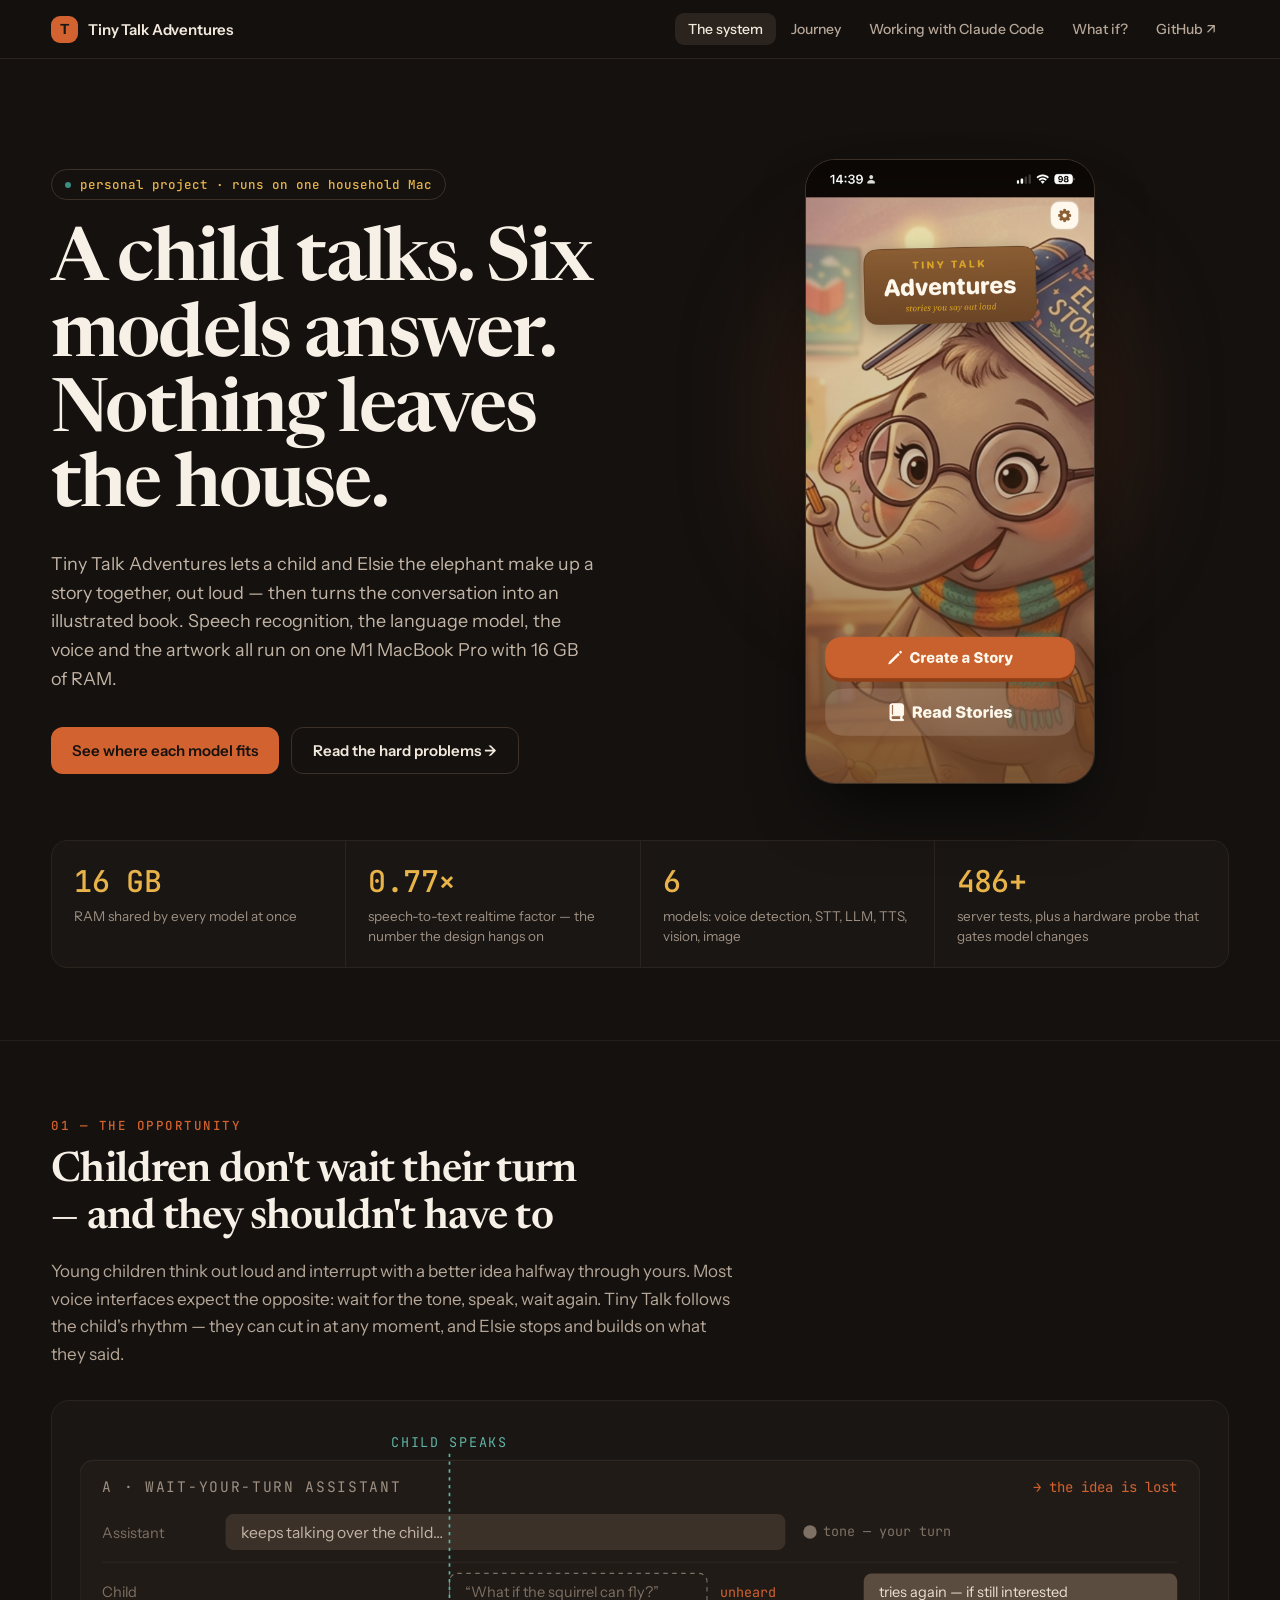
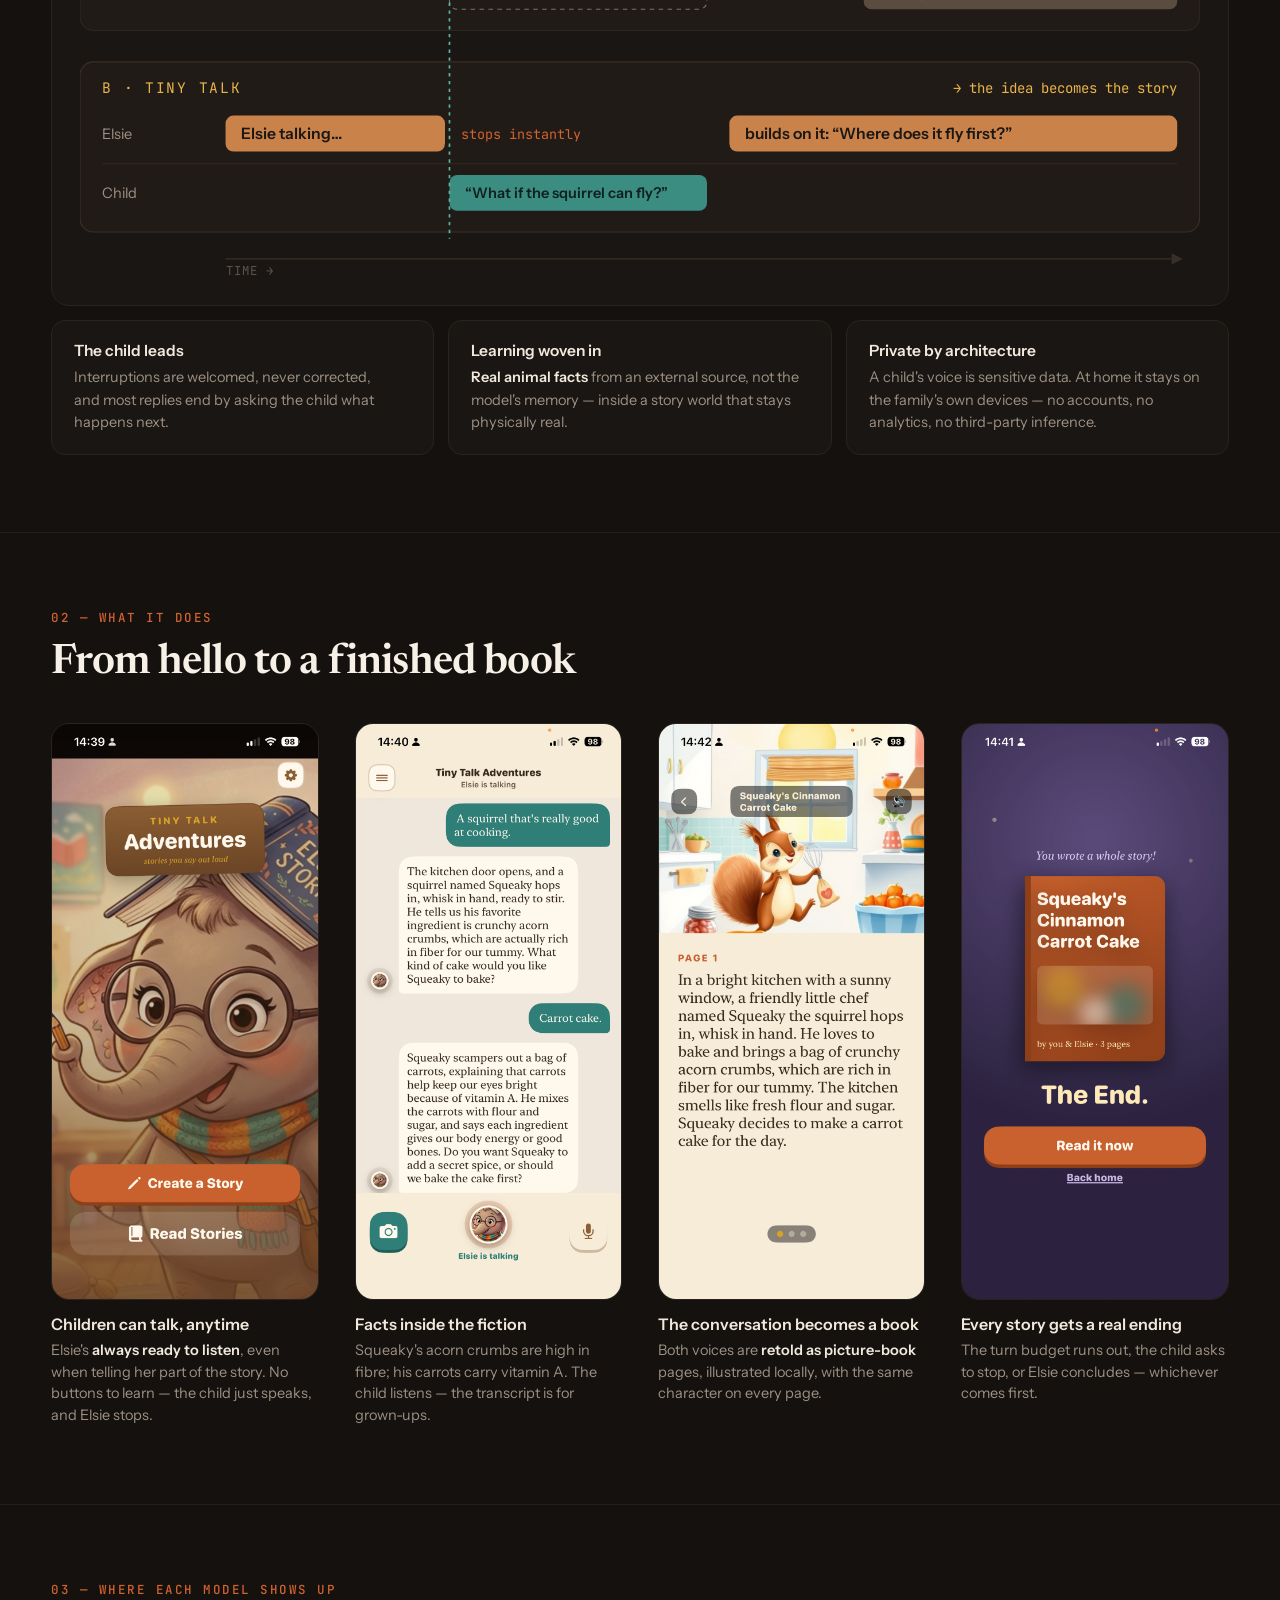
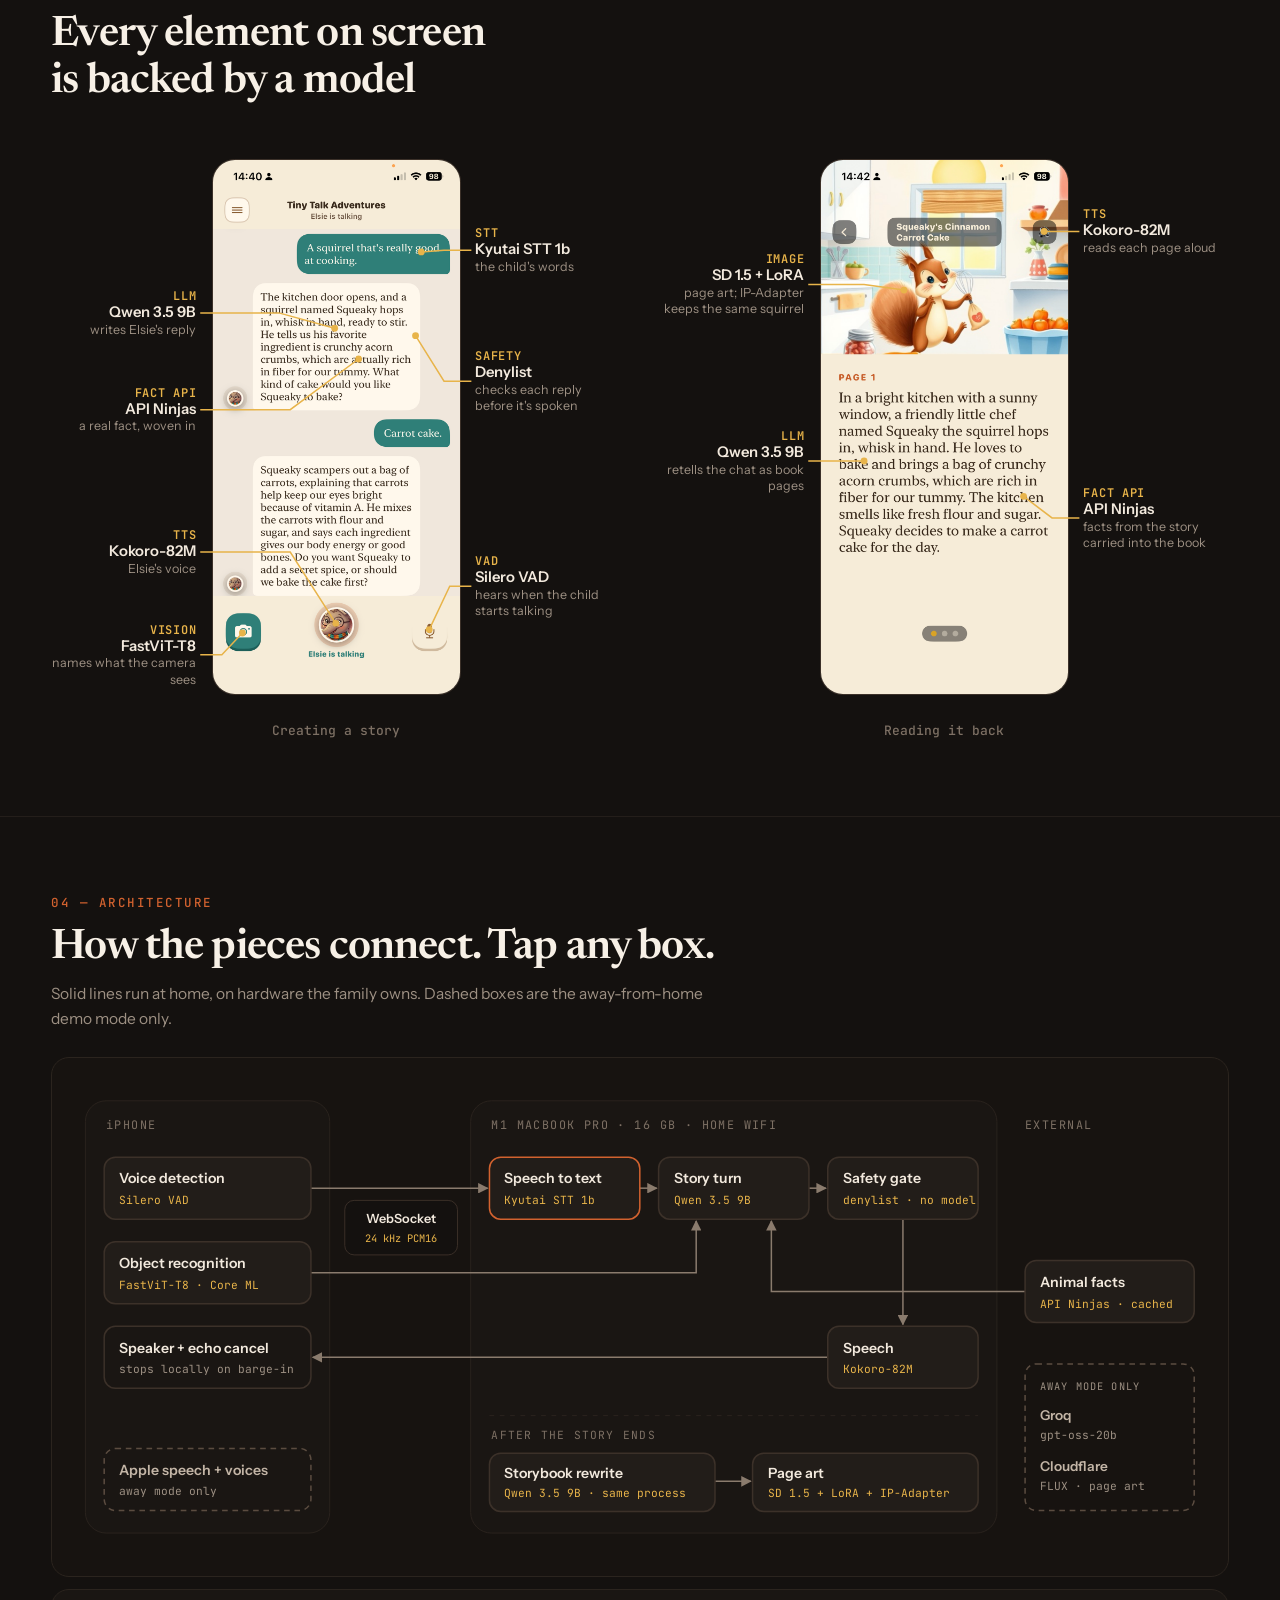
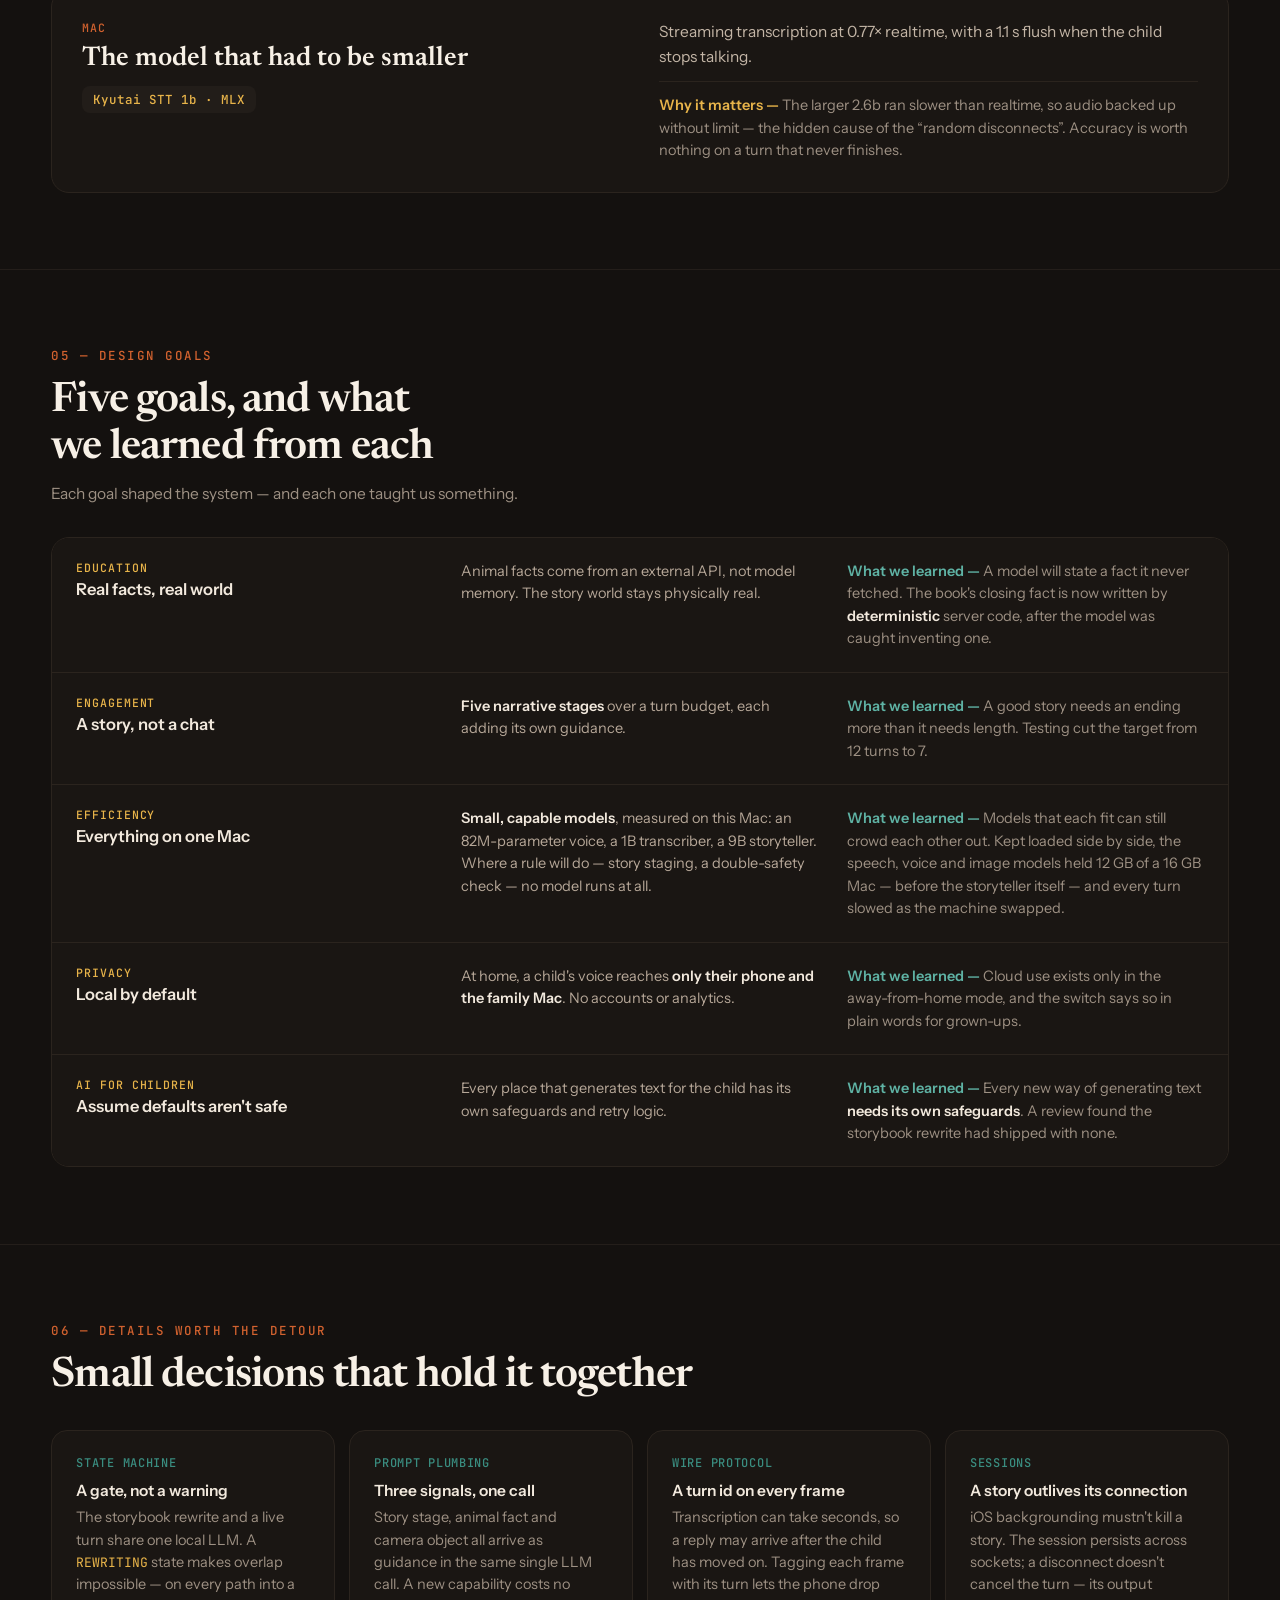
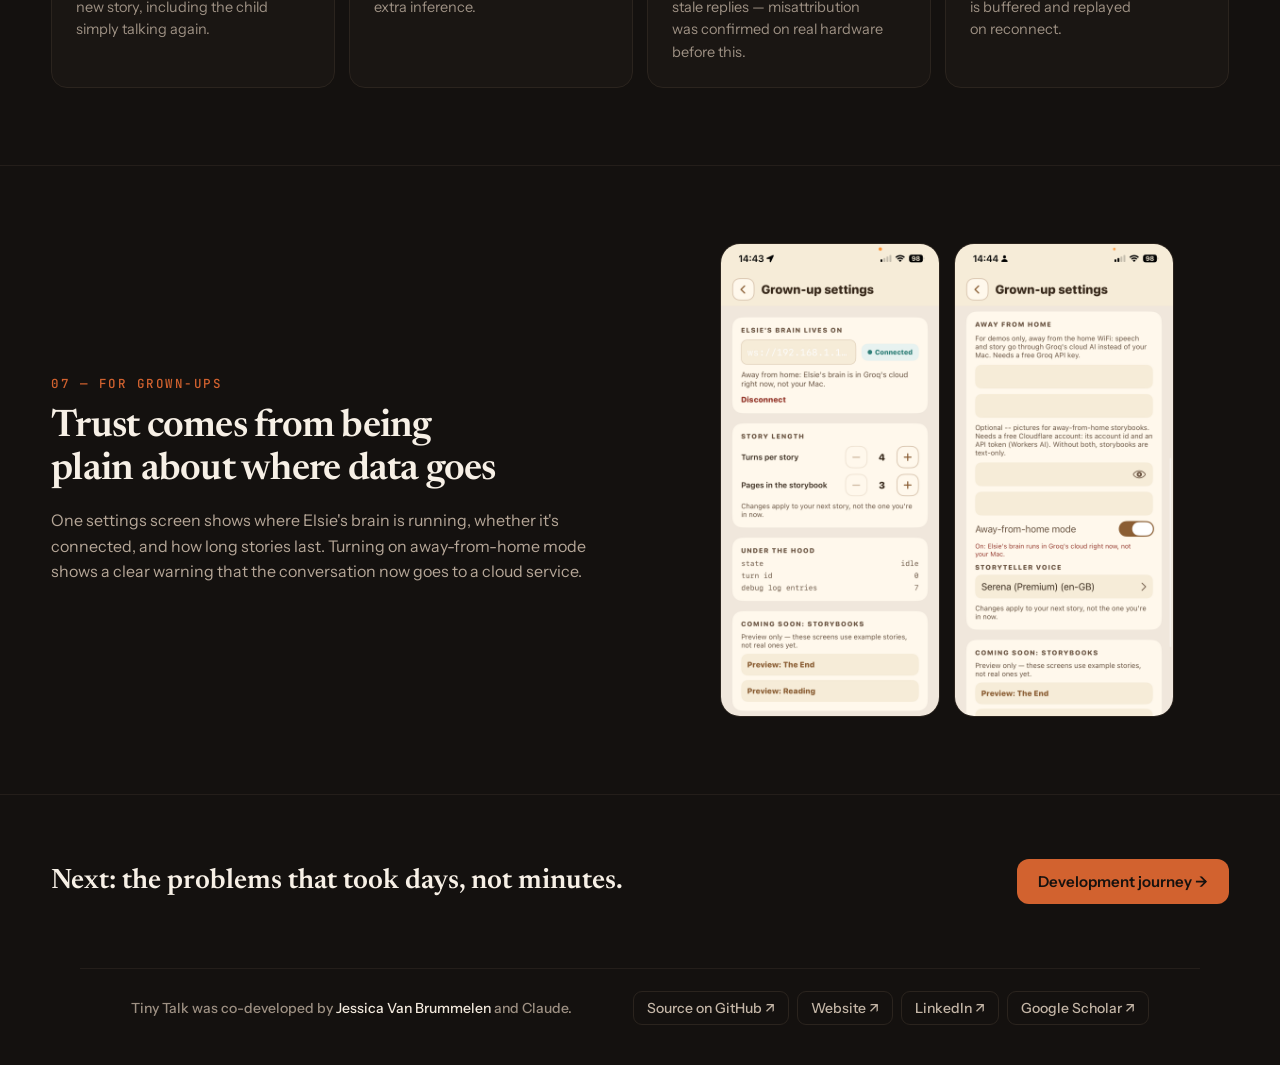
==== commit 992a6d38: "Link the GitHub repo from every site page Adds a "GitHub ↗" item to the nav and "Source on GitHub ↗"" ====
--- a/site/index.html
+++ b/site/index.html
@@ -117,6 +117,7 @@
     <a href="journey.html">Journey</a>
     <a href="claude-code.html">Working with Claude Code</a>
     <a href="what-if.html">What if?</a>
+    <a href="https://github.com/jessvb/tiny-talk-adventures" target="_blank" rel="noopener">GitHub ↗</a>
   </div>
 </nav>
 
@@ -459,6 +460,7 @@
 <div class="wrap credits">
   <div class="credits-by">Tiny Talk was co-developed by <a href="https://jessvb.github.io/" target="_blank" rel="noopener">Jessica Van Brummelen</a> and Claude.</div>
   <div class="credits-links">
+    <a href="https://github.com/jessvb/tiny-talk-adventures" target="_blank" rel="noopener">Source on GitHub ↗</a>
     <a href="https://jessvb.github.io/" target="_blank" rel="noopener">Website ↗</a>
     <a href="https://www.linkedin.com/in/jessicavanbrummelen/" target="_blank" rel="noopener">LinkedIn ↗</a>
     <a href="https://scholar.google.com/citations?user=6d4tBYwAAAAJ&amp;hl=en" target="_blank" rel="noopener">Google Scholar ↗</a>
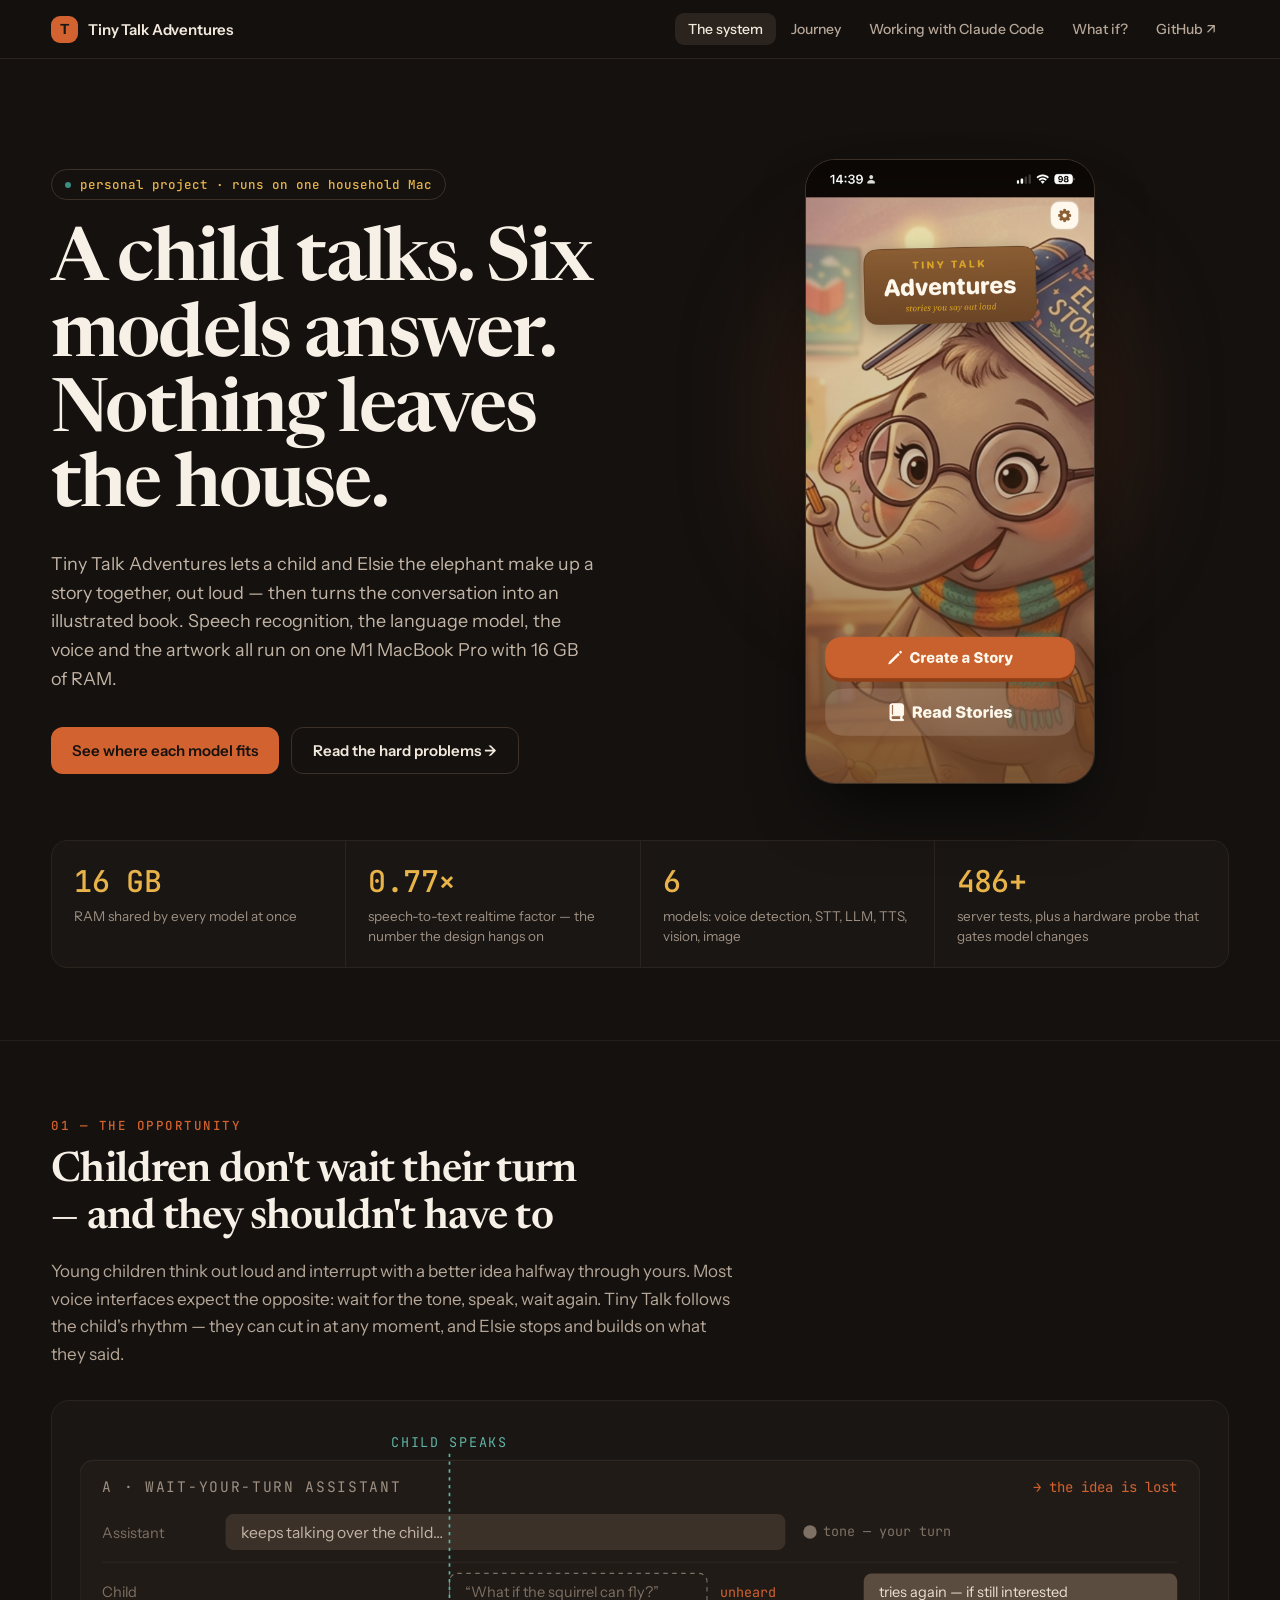
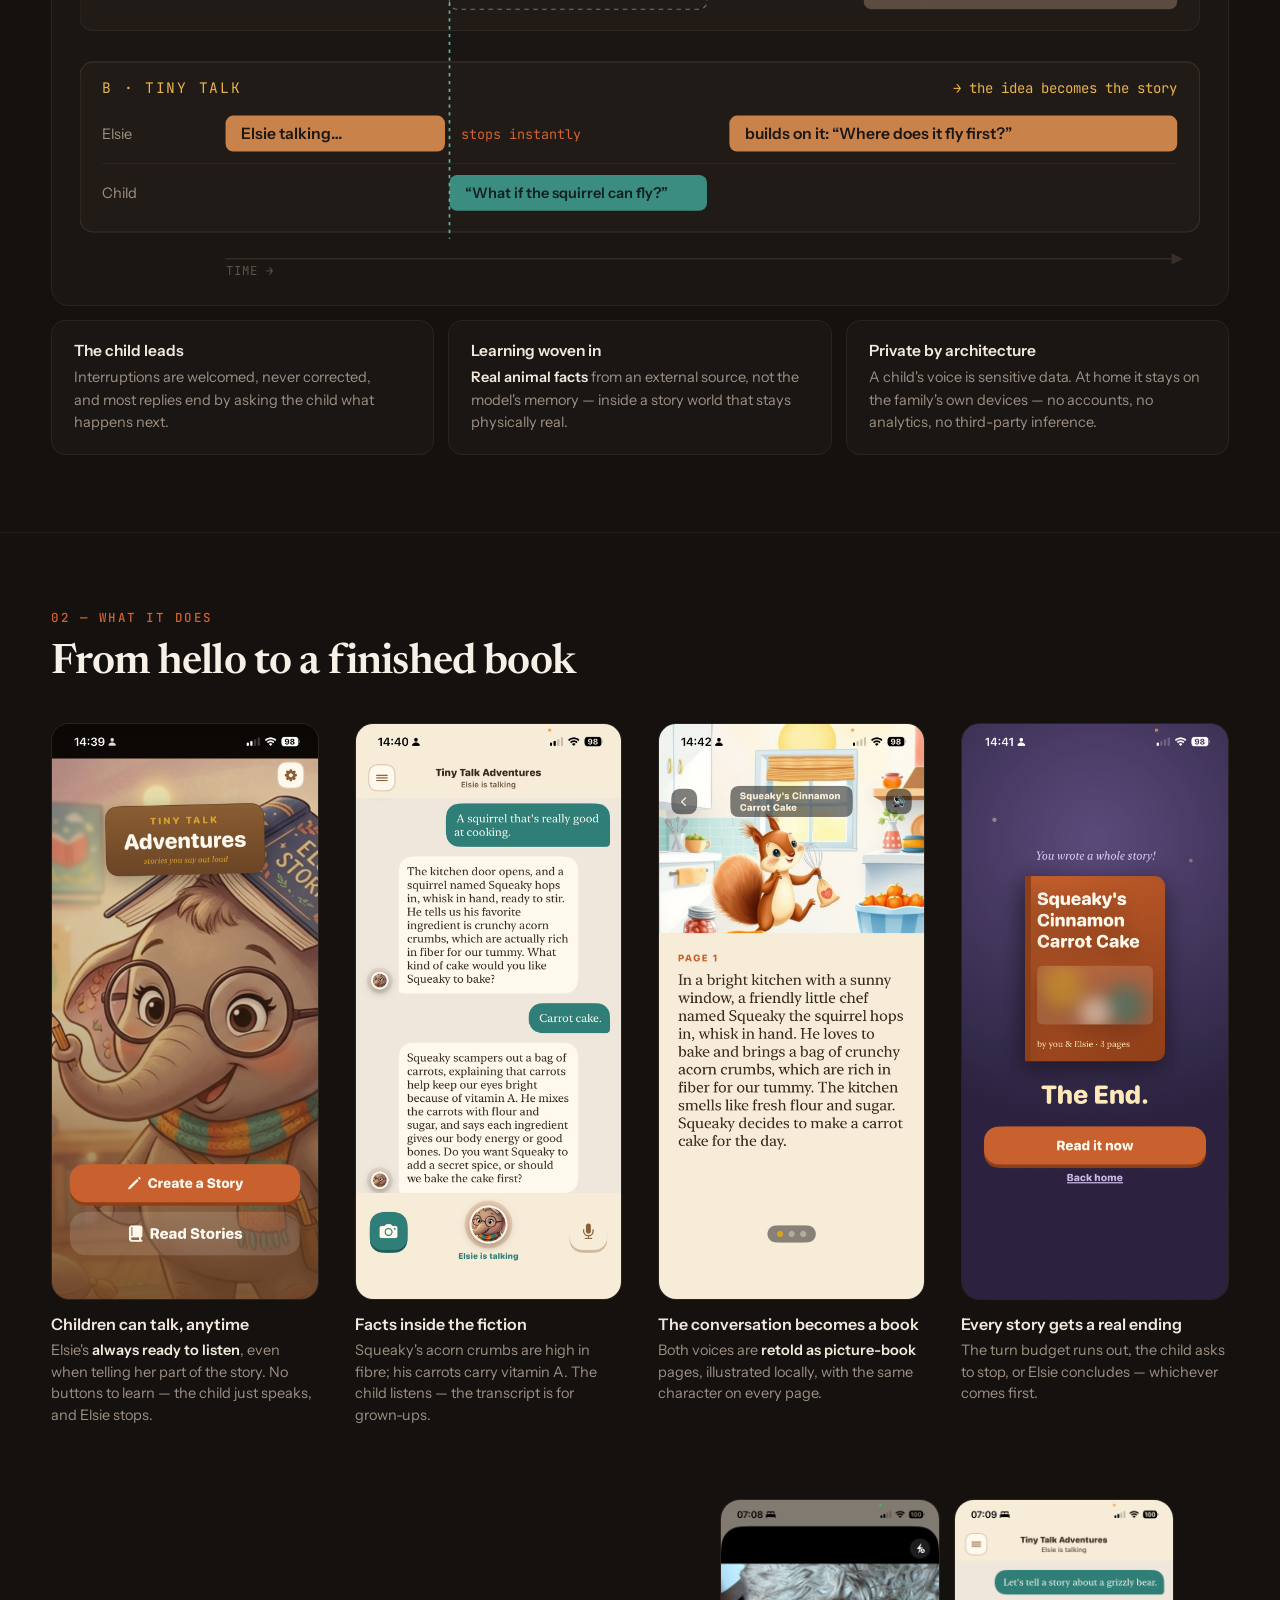
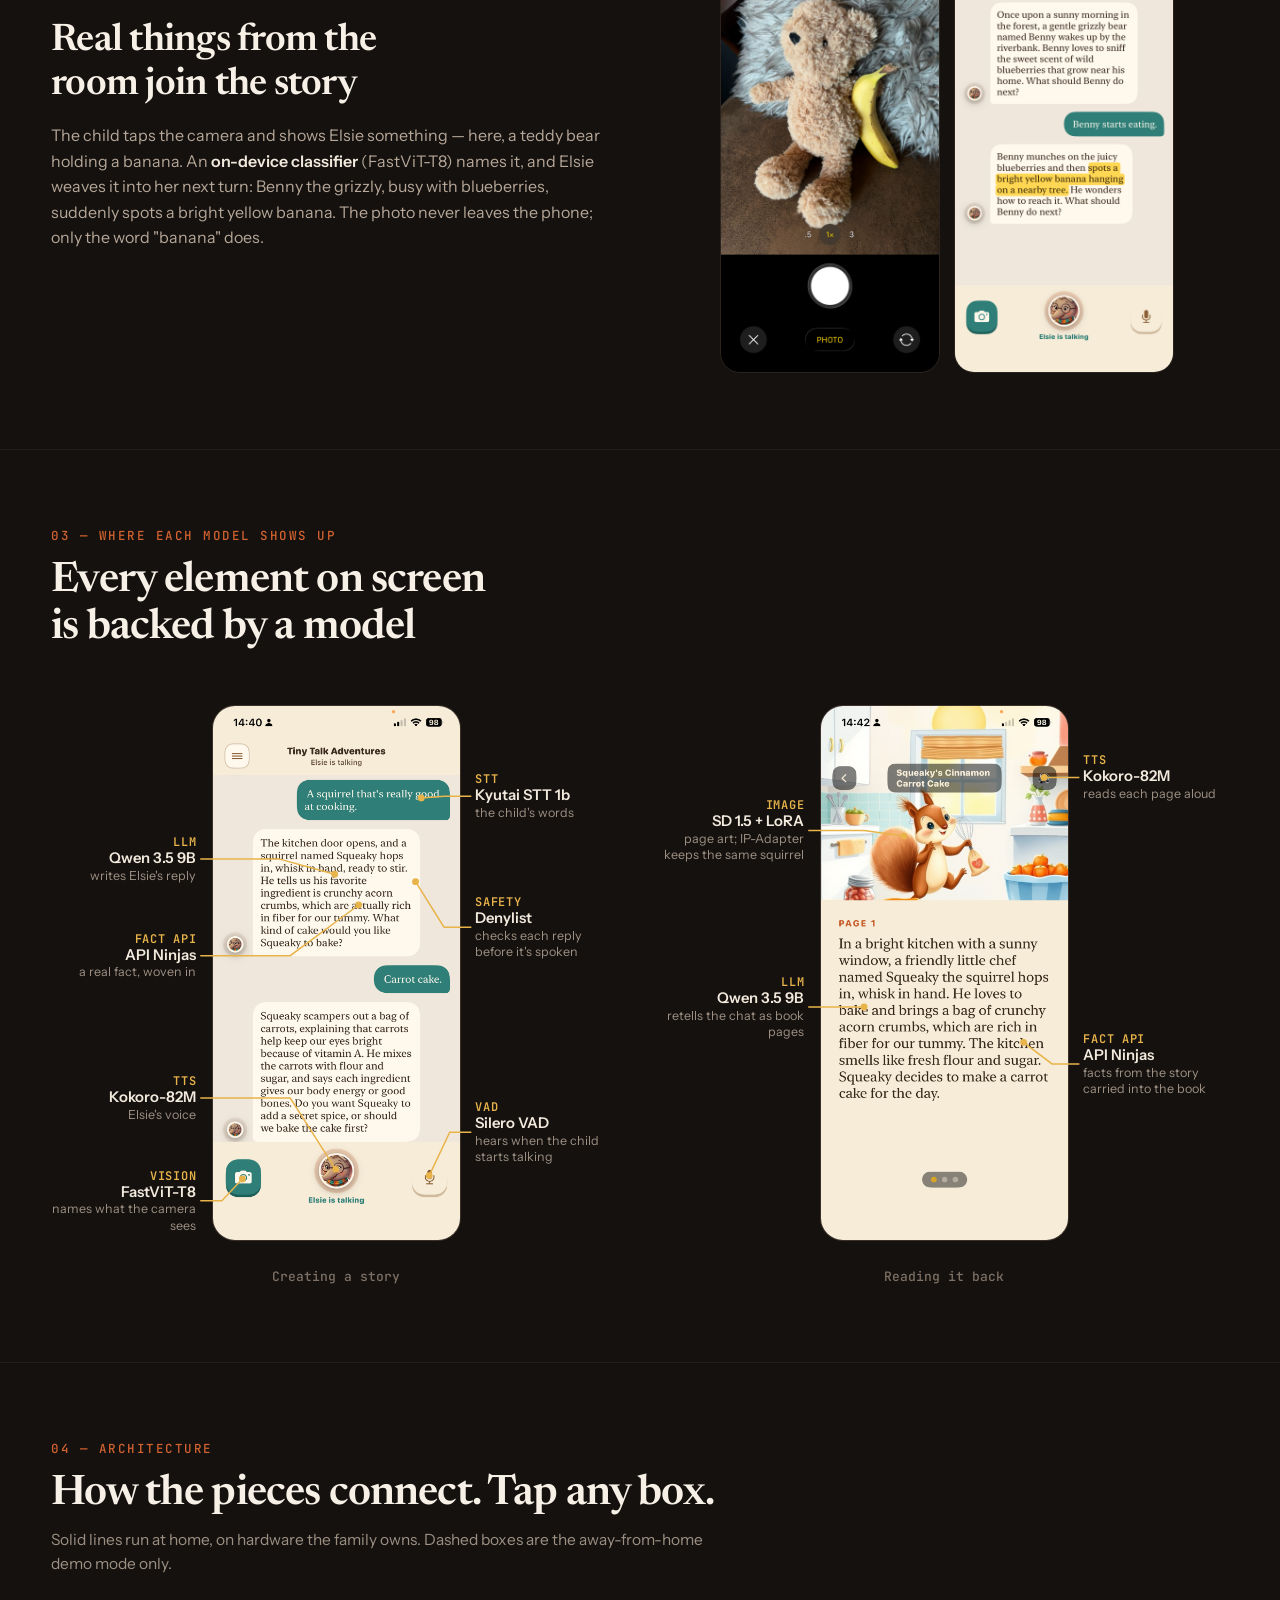
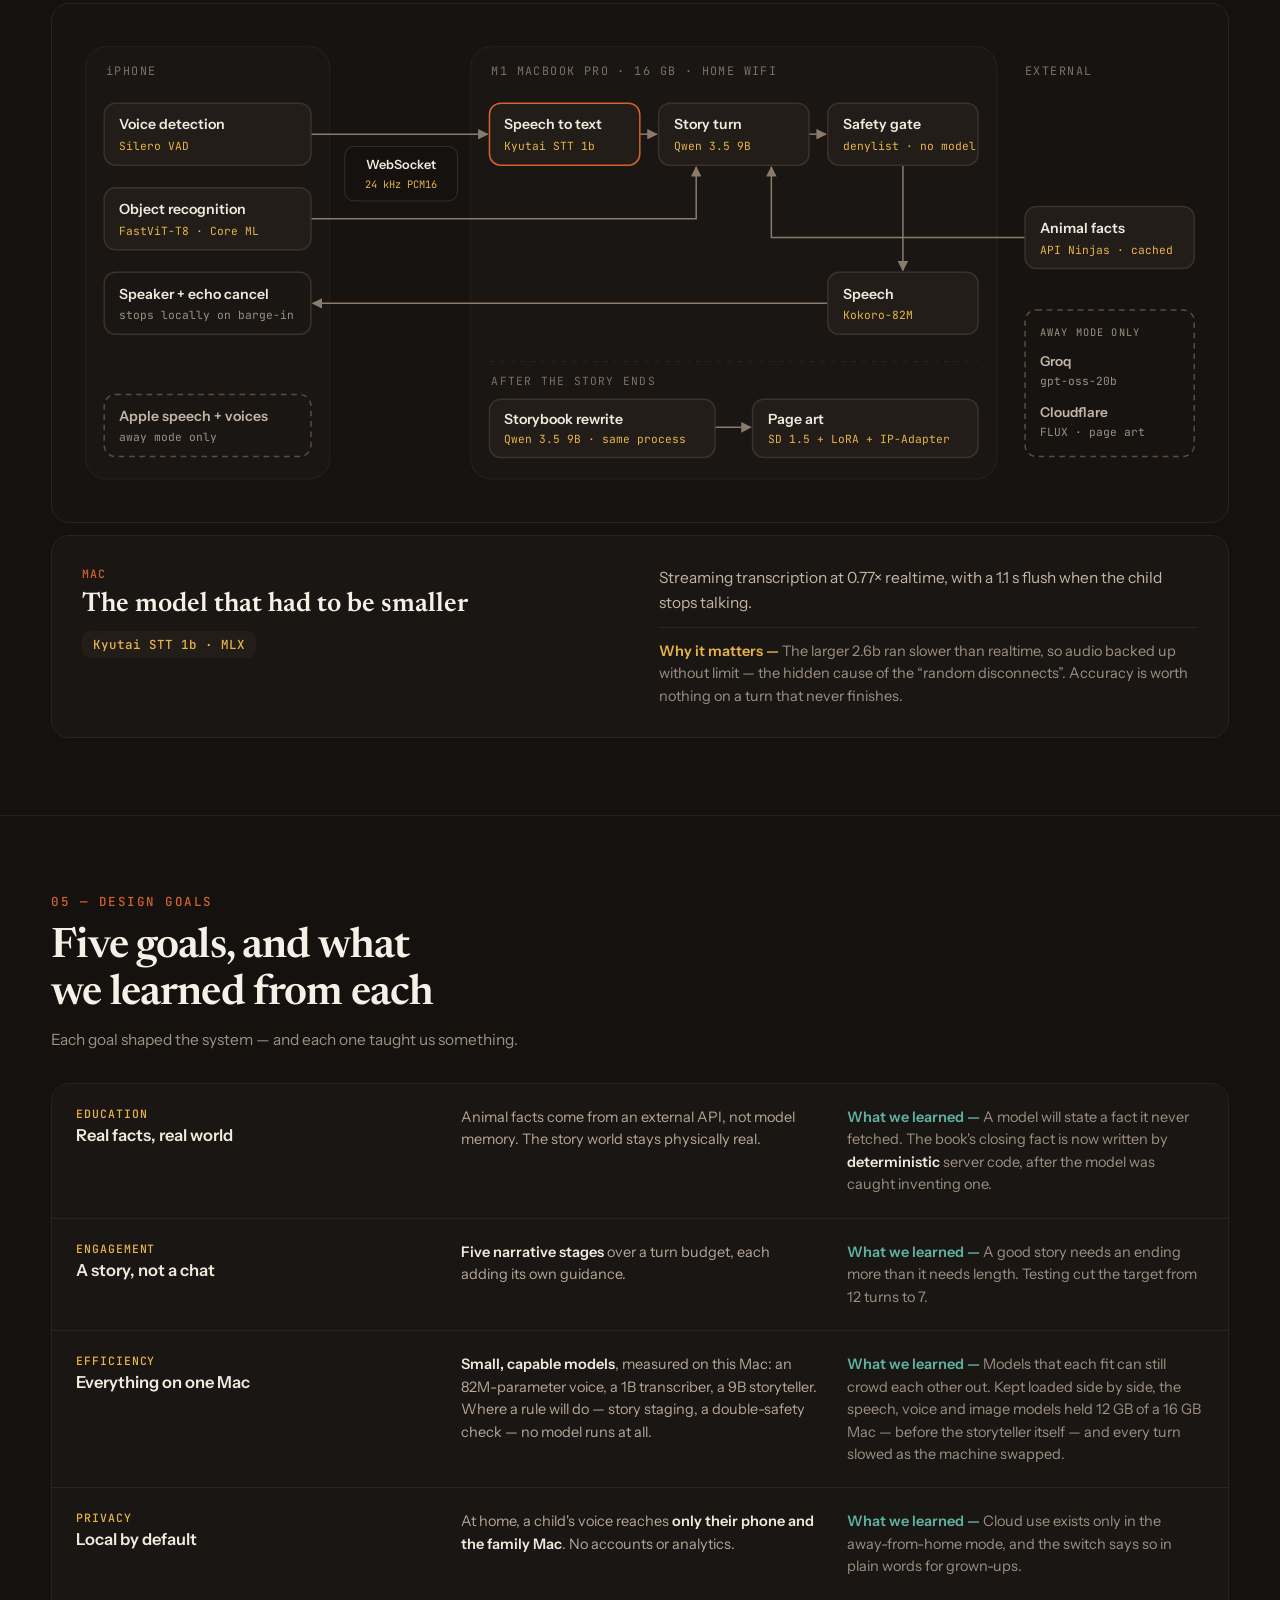
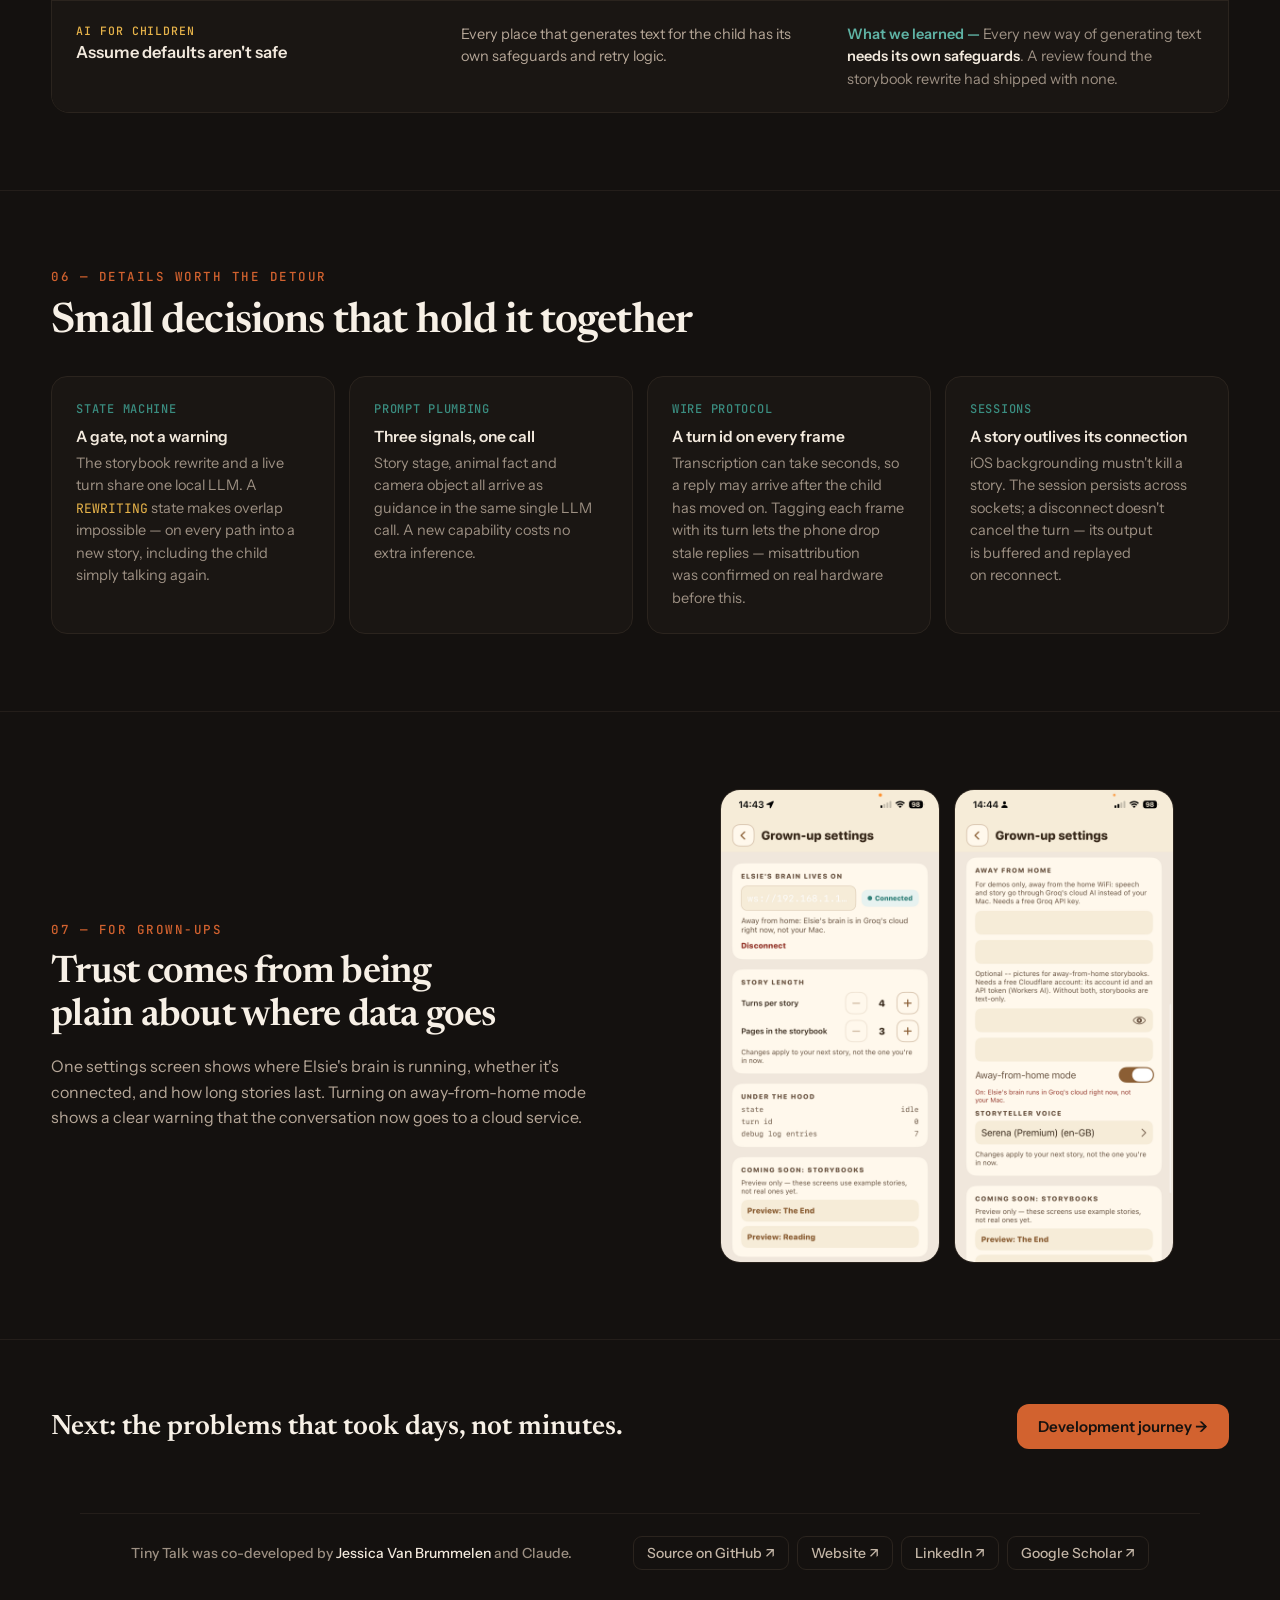
==== commit 4d7b7357: "Show object recognition in action on the site and README Add two on-device screenshots: the in-app c" ====
--- a/site/index.html
+++ b/site/index.html
@@ -88,7 +88,7 @@
 .goal p.lesson{color:var(--ink-4)}
 .lesson strong{color:var(--teal-ink);font-weight:600}
 /* Inline emphasis in body copy: brighter ink rather than just heavier. */
-.tile p b,.steps p b,.goal p b{color:var(--ink);font-weight:600}
+.tile p b,.steps p b,.goal p b,.grownups p b{color:var(--ink);font-weight:600}
 
 /* details */
 .details{--min:280px}
@@ -220,6 +220,16 @@
       <p>The turn budget runs out, the child asks to stop, or Elsie concludes — whichever comes first.</p>
     </div>
   </div>
+  <div class="grid grownups" style="margin-top:clamp(40px,6vw,72px)">
+    <div>
+      <h2>Real things from the room join the story</h2>
+      <p>The child taps the camera and shows Elsie something — here, a teddy bear holding a banana. An <b>on-device classifier</b> (FastViT-T8) names it, and Elsie weaves it into her next turn: Benny the grizzly, busy with blueberries, suddenly spots a bright yellow banana. The photo never leaves the phone; only the word "banana" does.</p>
+    </div>
+    <div class="pair">
+      <img src="shots/camera.png" alt="The in-app camera pointed at a teddy bear holding a banana">
+      <img src="shots/camera-story.png" alt="The story continues: Benny the grizzly bear munches blueberries, then spots a bright yellow banana hanging on a tree (highlighted)">
+    </div>
+  </div>
 </section>
 
 <section class="wrap wide" id="models">
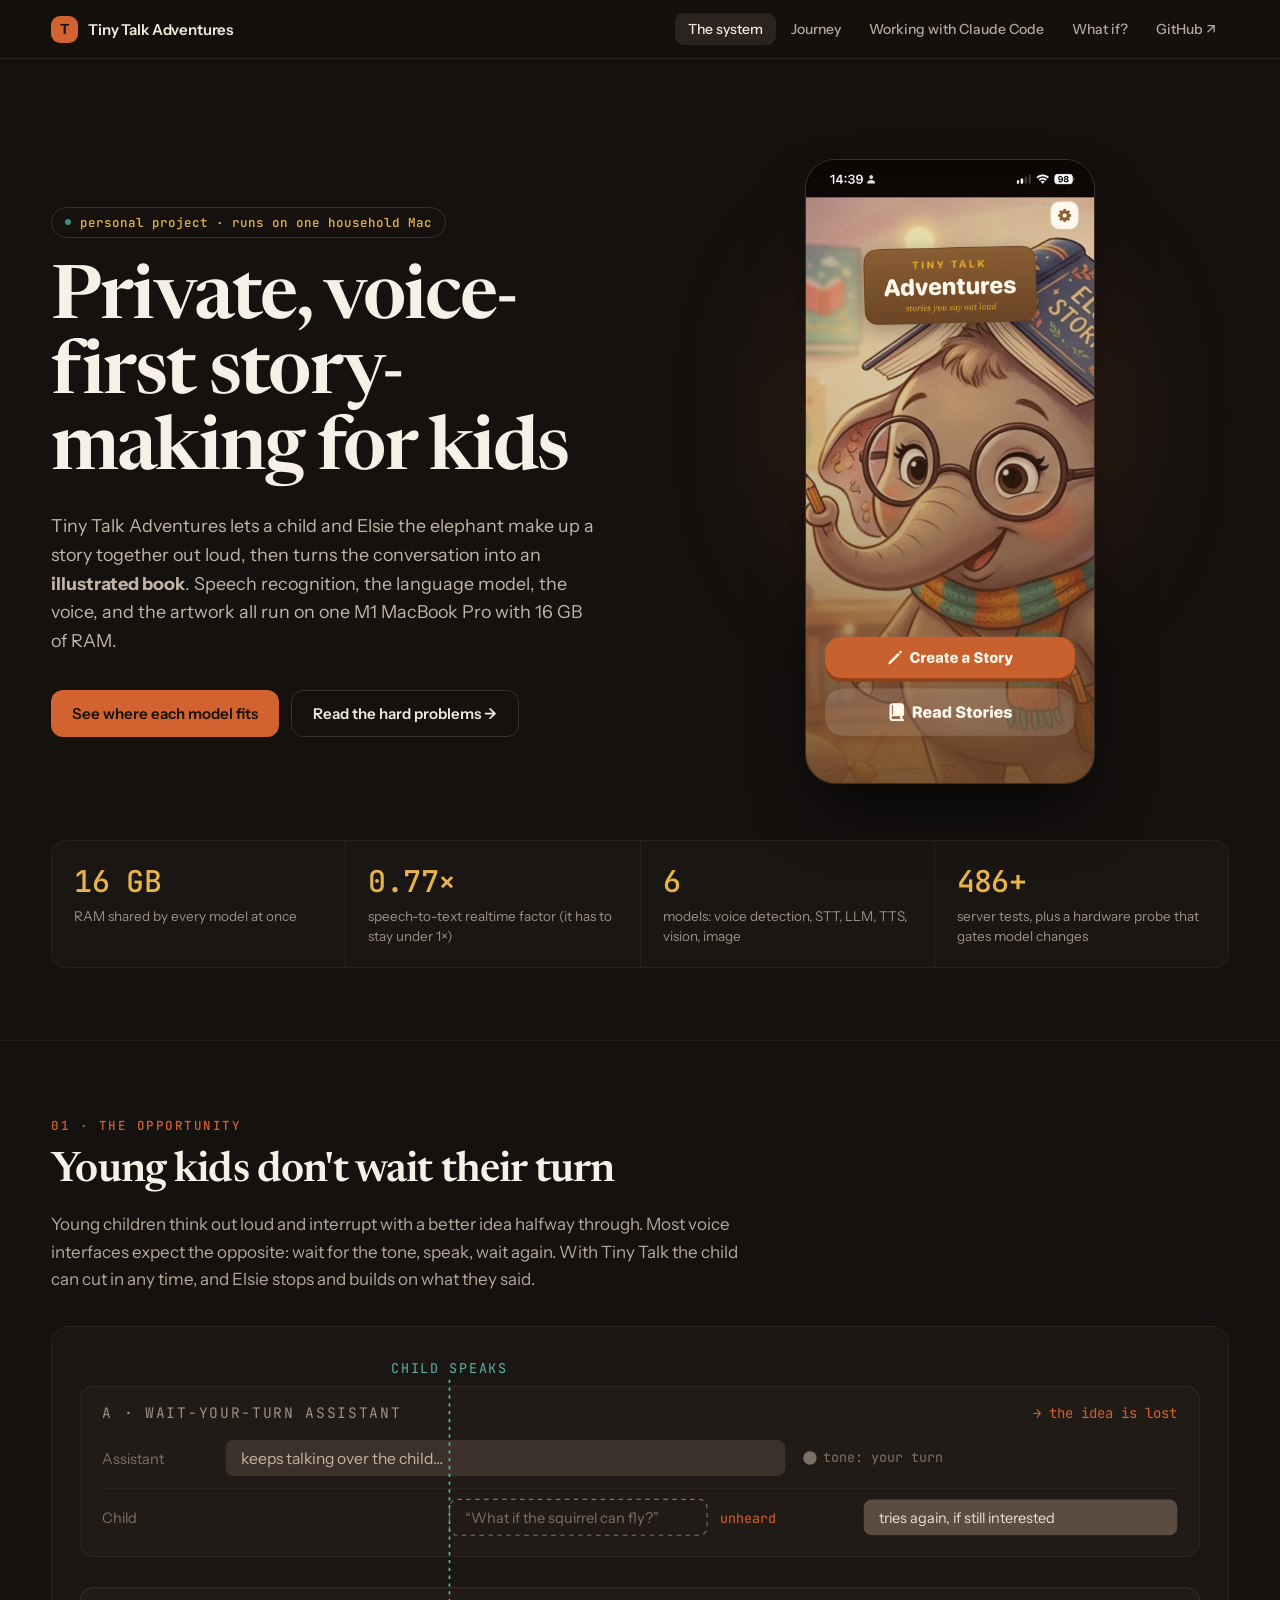
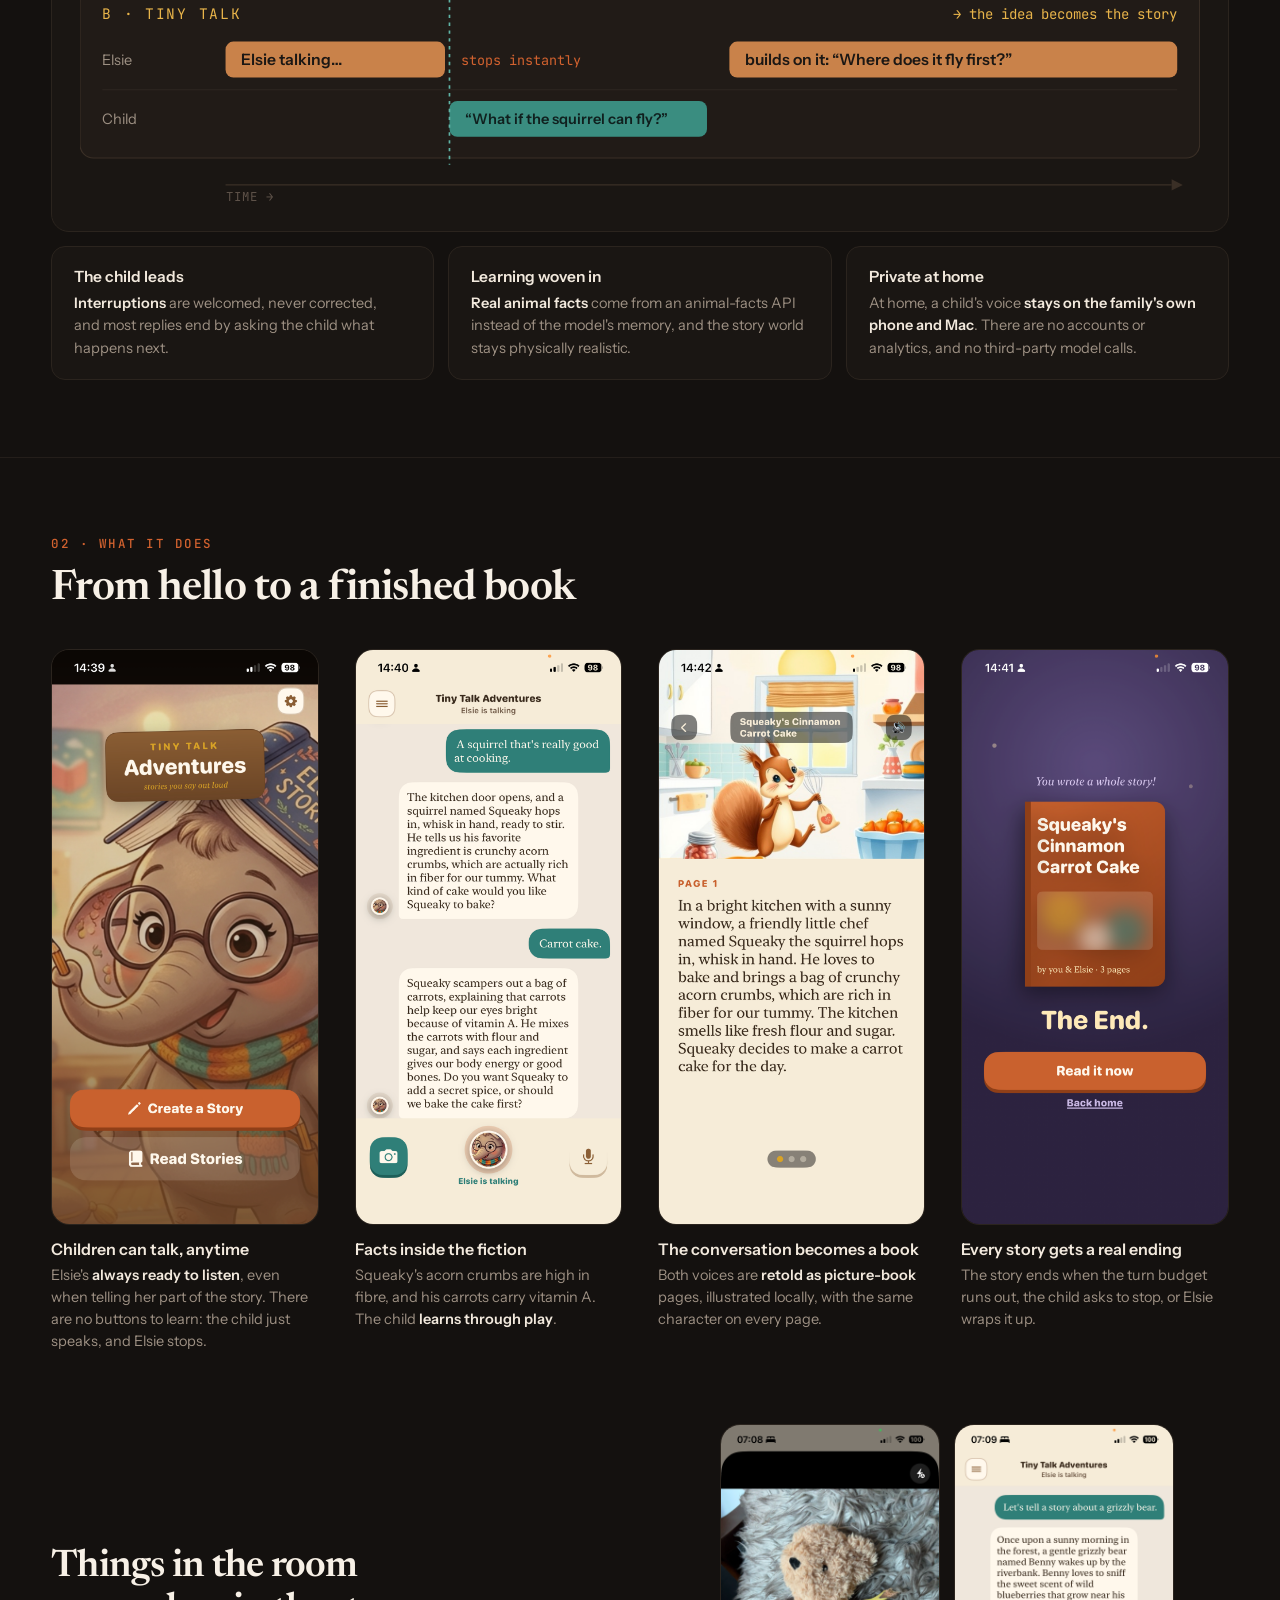
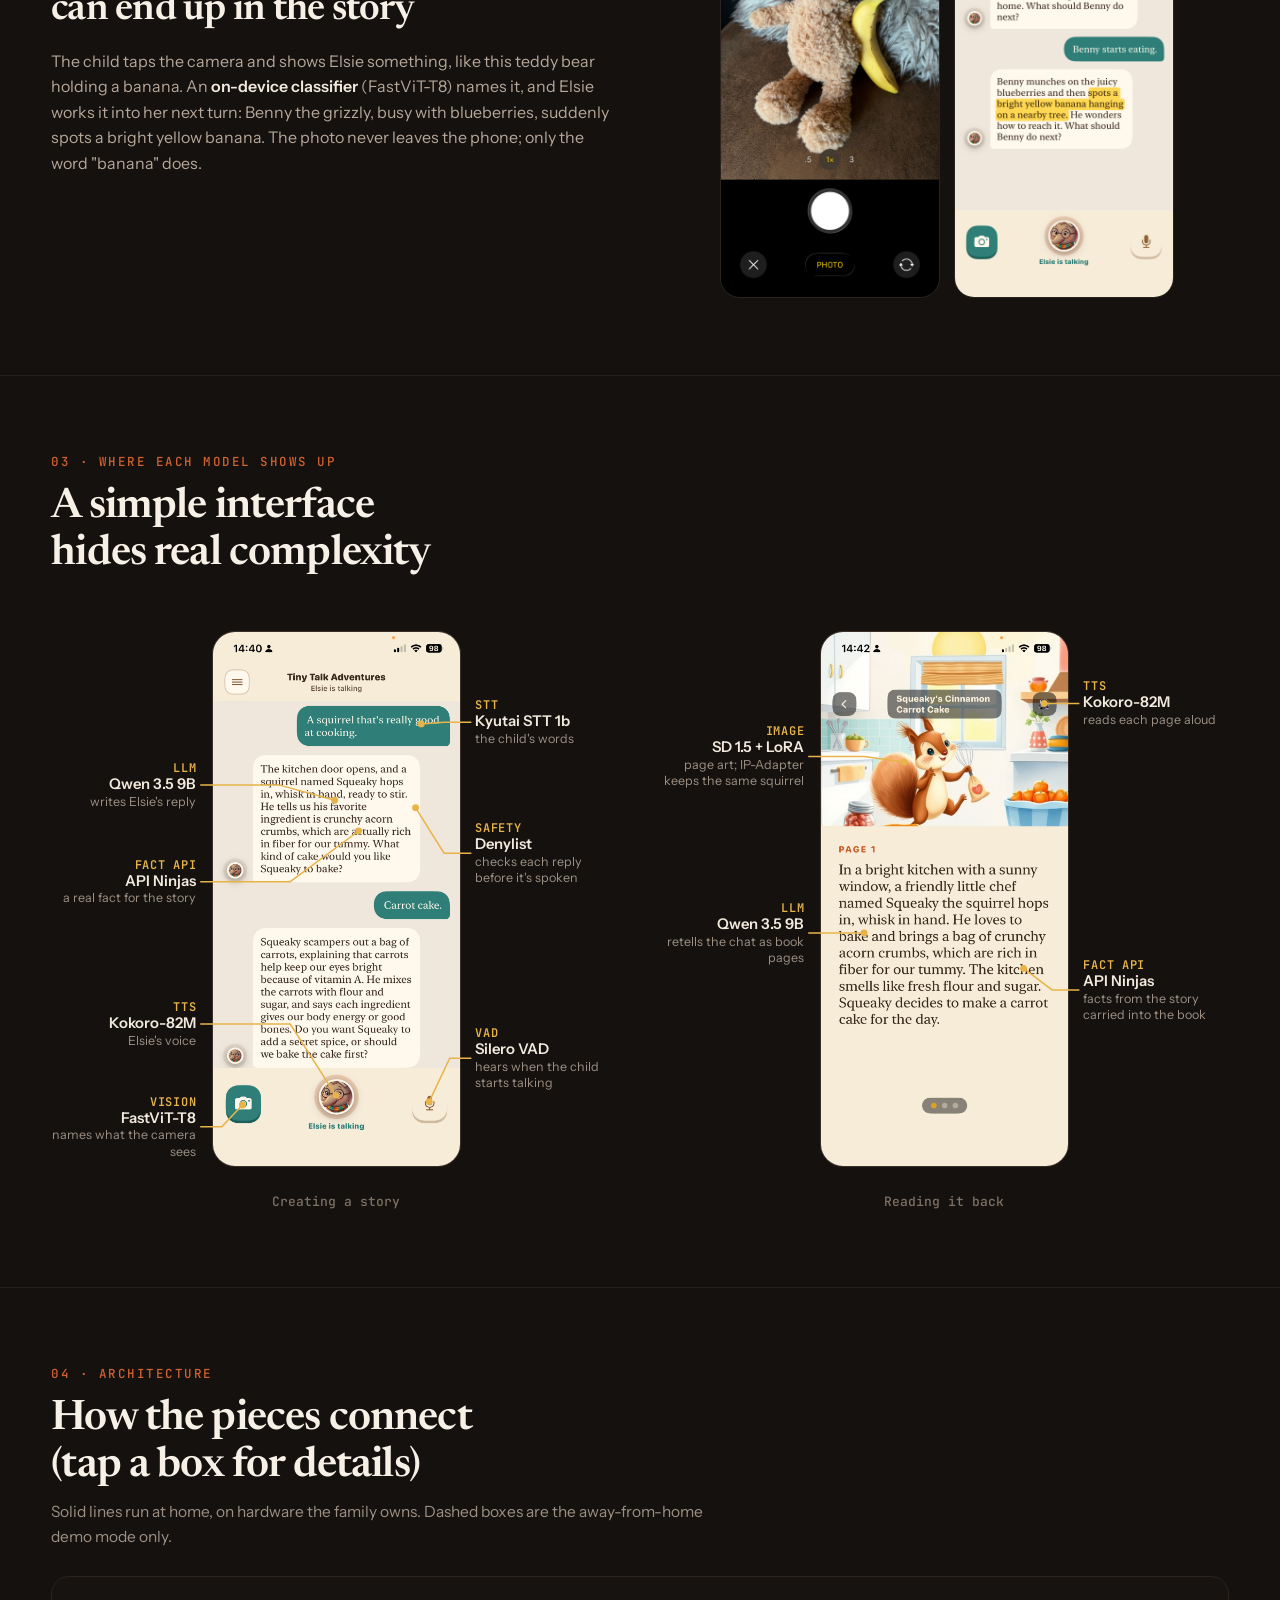
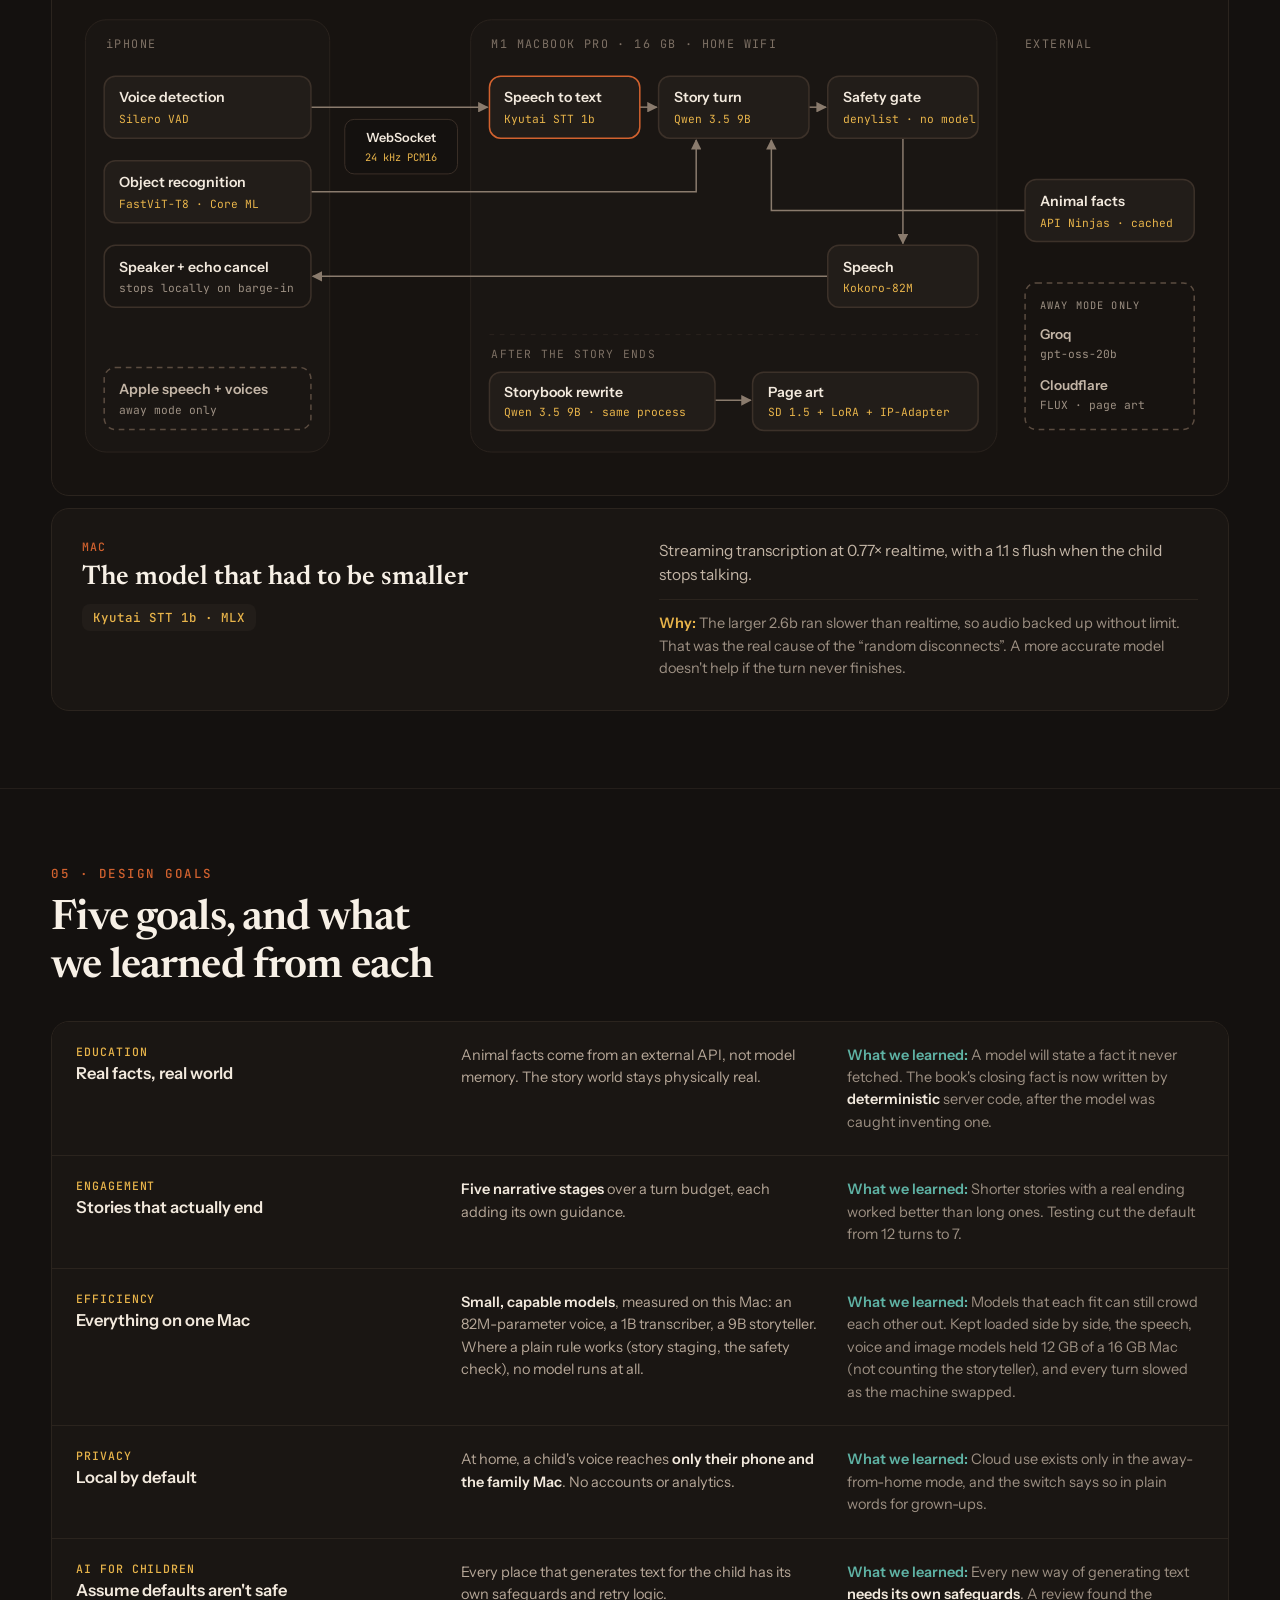
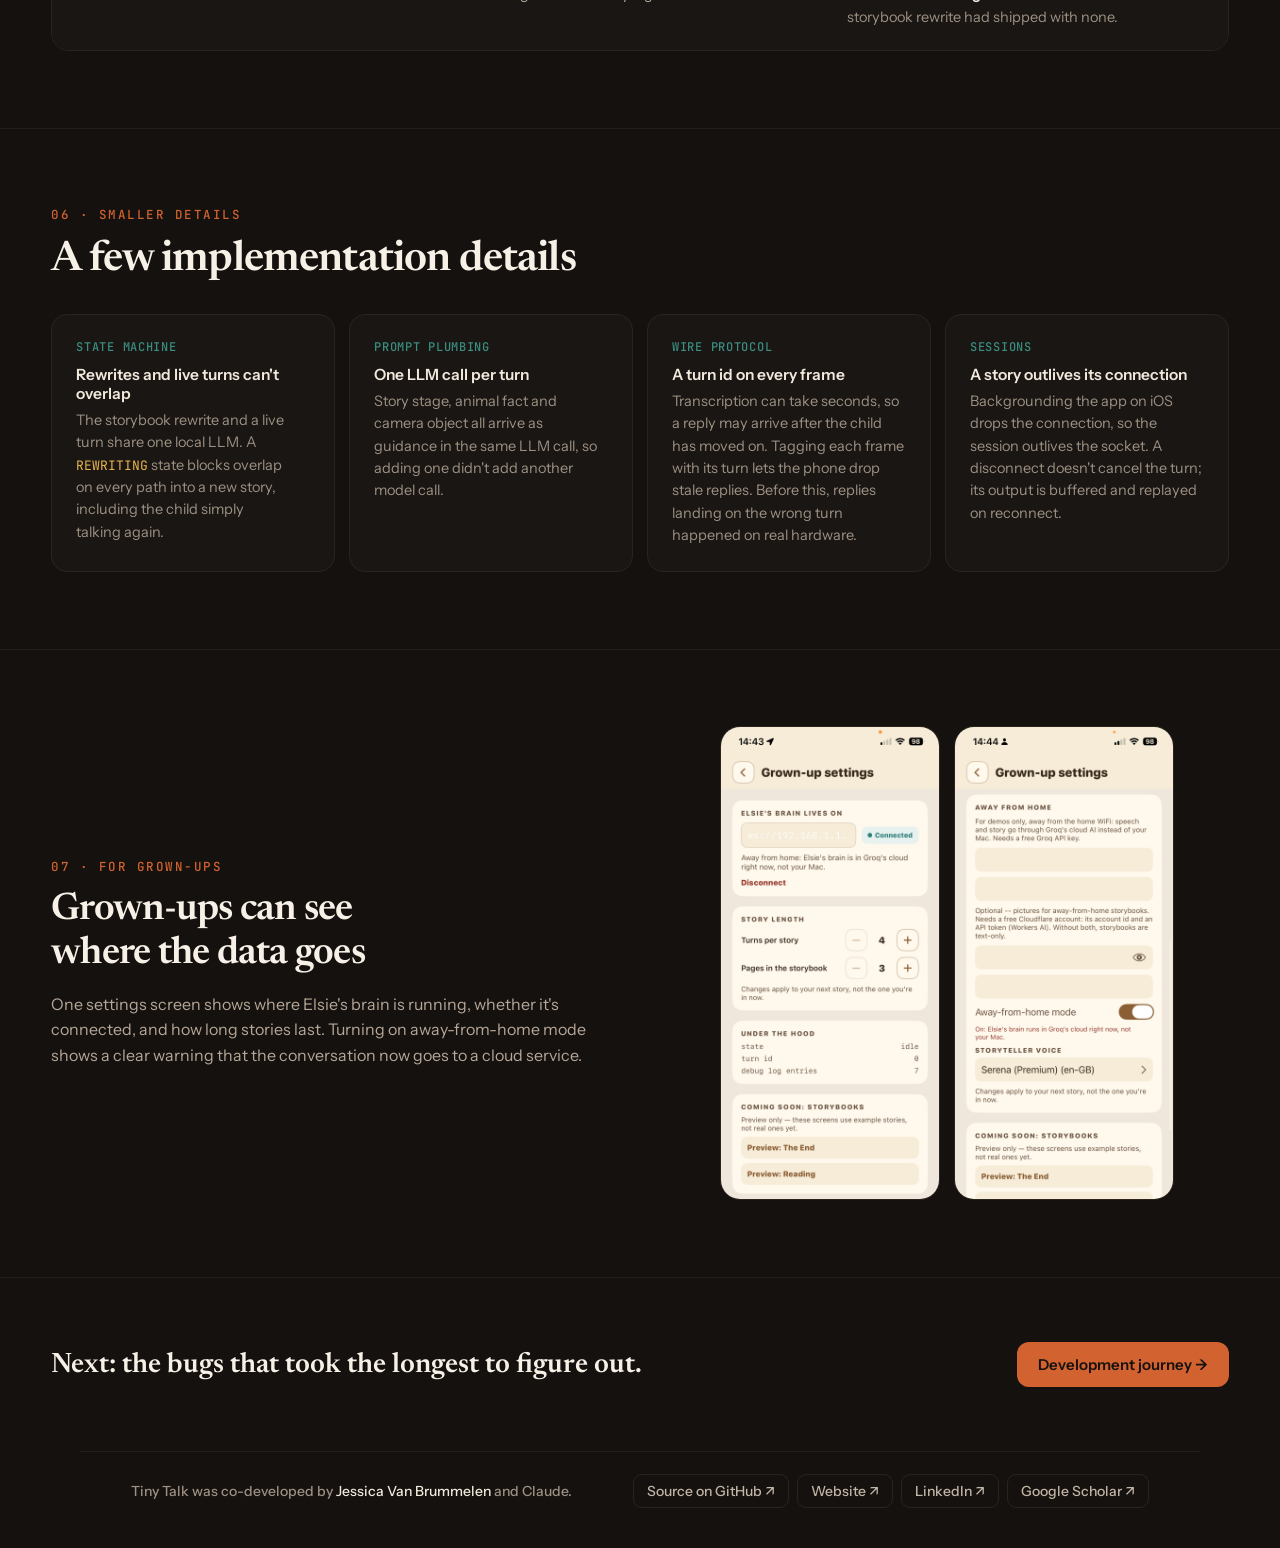
==== commit 5e6ccad5: "website copy-edits" ====
--- a/site/index.html
+++ b/site/index.html
@@ -3,7 +3,7 @@
 <head>
 <meta charset="utf-8">
 <meta name="viewport" content="width=device-width, initial-scale=1">
-<title>Tiny Talk Adventures — voice-first storytelling that runs entirely at home</title>
+<title>Tiny Talk Adventures: voice-first storytelling that runs at home</title>
 <meta name="description" content="A child and Elsie the elephant make up a story out loud, then it becomes an illustrated book. Every model runs on one home Mac.">
 <link rel="preconnect" href="https://fonts.googleapis.com">
 <link rel="preconnect" href="https://fonts.gstatic.com" crossorigin>
@@ -124,8 +124,8 @@
 <header class="wrap wide hero">
   <div>
     <div class="pill">personal project · runs on one household Mac</div>
-    <h1>A child talks. Six models answer. Nothing leaves the house.</h1>
-    <p class="lede">Tiny Talk Adventures lets a child and Elsie the elephant make up a story together, out loud — then turns the conversation into an illustrated book. Speech recognition, the language model, the voice and the artwork all run on one M1 MacBook Pro with 16&nbsp;GB of RAM.</p>
+    <h1>Private, voice-first story-making for kids</h1>
+    <p class="lede">Tiny Talk Adventures lets a child and Elsie the elephant make up a story together out loud, then turns the conversation into an <b>illustrated book</b>. Speech recognition, the language model, the voice, and the artwork all run on one M1 MacBook Pro with 16&nbsp;GB of RAM.</p>
     <div class="ctas">
       <a class="cta" href="#models">See where each model fits</a>
       <a class="cta ghost" href="journey.html">Read the hard problems →</a>
@@ -139,16 +139,16 @@
 <div class="wrap wide stats-wrap">
   <div class="stats">
     <div><div class="stat-n">16 GB</div><div class="stat-l">RAM shared by every model at once</div></div>
-    <div><div class="stat-n">0.77×</div><div class="stat-l">speech-to-text realtime factor — the number the design hangs on</div></div>
+    <div><div class="stat-n">0.77×</div><div class="stat-l">speech-to-text realtime factor (it has to stay under 1×)</div></div>
     <div><div class="stat-n">6</div><div class="stat-l">models: voice detection, STT, LLM, TTS, vision, image</div></div>
     <div><div class="stat-n">486+</div><div class="stat-l">server tests, plus a hardware probe that gates model changes</div></div>
   </div>
 </div>
 
 <section class="wrap wide">
-  <div class="kicker">01 — THE OPPORTUNITY</div>
-  <h2 style="max-width:24ch">Children don't wait their turn — and they shouldn't have to</h2>
-  <p class="intro">Young children think out loud and interrupt with a better idea halfway through yours. Most voice interfaces expect the opposite: wait for the tone, speak, wait again. Tiny Talk follows the child's rhythm — they can cut in at any moment, and Elsie stops and builds on what they said.</p>
+  <div class="kicker">01 · THE OPPORTUNITY</div>
+  <h2 style="max-width:24ch">Young kids don't wait their turn</h2>
+  <p class="intro">Young children think out loud and interrupt with a better idea halfway through. Most voice interfaces expect the opposite: wait for the tone, speak, wait again. With Tiny Talk the child can cut in any time, and Elsie stops and builds on what they said.</p>
 
   <div class="card diagram-scroll">
     <svg viewBox="0 0 1000 400" style="min-width:640px" role="img" aria-label="Same moment, two systems. A wait-your-turn assistant talks over the child and the idea is lost; Tiny Talk stops the moment the child speaks and builds on the idea.">
@@ -162,12 +162,12 @@
       <rect x="130" y="76" width="500" height="32" rx="7" fill="#3c3129"/>
       <text x="144" y="97" fill="#c3b5a6" font-family="Instrument Sans, sans-serif" font-size="14">keeps talking over the child…</text>
       <circle cx="652" cy="92" r="6" fill="#7d7064"/>
-      <text x="664" y="96" fill="#7d7064" font-family="JetBrains Mono, monospace" font-size="12">tone — your turn</text>
+      <text x="664" y="96" fill="#7d7064" font-family="JetBrains Mono, monospace" font-size="12">tone: your turn</text>
       <rect x="330" y="129" width="230" height="32" rx="7" fill="none" stroke="#7d7064" stroke-dasharray="4 4"/>
       <text x="344" y="150" fill="#7d7064" font-family="Instrument Sans, sans-serif" font-size="13">“What if the squirrel can fly?”</text>
       <text x="572" y="150" fill="#d2622f" font-family="JetBrains Mono, monospace" font-size="12">unheard</text>
       <rect x="700" y="129" width="280" height="32" rx="7" fill="#5b4c40"/>
-      <text x="714" y="150" fill="#e9dfd2" font-family="Instrument Sans, sans-serif" font-size="13">tries again — if still interested</text>
+      <text x="714" y="150" fill="#e9dfd2" font-family="Instrument Sans, sans-serif" font-size="13">tries again, if still interested</text>
       <rect x="0" y="208" width="1000" height="152" rx="12" fill="#211b17" stroke="#3a2f26"/>
       <text x="20" y="236" fill="#e8b44a" font-family="JetBrains Mono, monospace" font-size="13" letter-spacing="1.5">B · TINY TALK</text>
       <text x="980" y="236" text-anchor="end" fill="#e8b44a" font-family="JetBrains Mono, monospace" font-size="12.5">→ the idea becomes the story</text>
@@ -189,25 +189,25 @@
   </div>
 
   <div class="grid tiles">
-    <div class="tile"><h3>The child leads</h3><p>Interruptions are welcomed, never corrected, and most replies end by asking the child what happens next.</p></div>
-    <div class="tile"><h3>Learning woven in</h3><p><b>Real animal facts</b> from an external source, not the model's memory — inside a story world that stays physically real.</p></div>
-    <div class="tile"><h3>Private by architecture</h3><p>A child's voice is sensitive data. At home it stays on the family's own devices — no accounts, no analytics, no third-party inference.</p></div>
+    <div class="tile"><h3>The child leads</h3><p><b>Interruptions</b> are welcomed, never corrected, and most replies end by asking the child what happens next.</p></div>
+    <div class="tile"><h3>Learning woven in</h3><p><b>Real animal facts</b> come from an animal-facts API instead of the model's memory, and the story world stays physically realistic.</p></div>
+    <div class="tile"><h3>Private at home</h3><p>At home, a child's voice <b>stays on the family's own phone and Mac</b>. There are no accounts or analytics, and no third-party model calls.</p></div>
   </div>
 </section>
 
 <section class="wrap wide">
-  <div class="kicker">02 — WHAT IT DOES</div>
+  <div class="kicker">02 · WHAT IT DOES</div>
   <h2 style="margin-bottom:36px">From hello to a finished book</h2>
   <div class="grid steps">
     <div>
       <img src="shots/landing.png" alt="Landing screen: Elsie invites the child to start a story">
       <h3>Children can talk, anytime</h3>
-      <p>Elsie's <b>always ready to listen</b>, even when telling her part of the story. No buttons to learn — the child just speaks, and Elsie stops.</p>
+      <p>Elsie's <b>always ready to listen</b>, even when telling her part of the story. There are no buttons to learn: the child just speaks, and Elsie stops.</p>
     </div>
     <div>
       <img src="shots/story.png" alt="A story in progress about Squeaky the squirrel who loves cooking">
       <h3>Facts inside the fiction</h3>
-      <p>Squeaky's acorn crumbs are high in fibre; his carrots carry vitamin A. The child listens — the transcript is for grown-ups.</p>
+      <p>Squeaky's acorn crumbs are high in fibre, and his carrots carry vitamin A. The child <b>learns through play</b>.</p>
     </div>
     <div>
       <img src="shots/read.png" alt="A storybook page with an illustration of Squeaky the squirrel in a kitchen">
@@ -217,13 +217,13 @@
     <div>
       <img src="shots/the-end.png" alt="The End celebration screen with the finished book">
       <h3>Every story gets a real ending</h3>
-      <p>The turn budget runs out, the child asks to stop, or Elsie concludes — whichever comes first.</p>
+      <p>The story ends when the turn budget runs out, the child asks to stop, or Elsie wraps it up.</p>
     </div>
   </div>
   <div class="grid grownups" style="margin-top:clamp(40px,6vw,72px)">
     <div>
-      <h2>Real things from the room join the story</h2>
-      <p>The child taps the camera and shows Elsie something — here, a teddy bear holding a banana. An <b>on-device classifier</b> (FastViT-T8) names it, and Elsie weaves it into her next turn: Benny the grizzly, busy with blueberries, suddenly spots a bright yellow banana. The photo never leaves the phone; only the word "banana" does.</p>
+      <h2>Things in the room can end up in the story</h2>
+      <p>The child taps the camera and shows Elsie something, like this teddy bear holding a banana. An <b>on-device classifier</b> (FastViT-T8) names it, and Elsie works it into her next turn: Benny the grizzly, busy with blueberries, suddenly spots a bright yellow banana. The photo never leaves the phone; only the word "banana" does.</p>
     </div>
     <div class="pair">
       <img src="shots/camera.png" alt="The in-app camera pointed at a teddy bear holding a banana">
@@ -233,8 +233,8 @@
 </section>
 
 <section class="wrap wide" id="models">
-  <div class="kicker">03 — WHERE EACH MODEL SHOWS UP</div>
-  <h2 style="margin-bottom:36px">Every element on screen is backed by a model</h2>
+  <div class="kicker">03 · WHERE EACH MODEL SHOWS UP</div>
+  <h2 style="margin-bottom:36px">A simple interface hides real complexity</h2>
 
   <div class="grid figs">
     <figure>
@@ -255,7 +255,7 @@
           </g>
         </svg>
         <div class="co l" style="top:30%"><b>LLM</b><span>Qwen 3.5 9B</span><small>writes Elsie's reply</small></div>
-        <div class="co l" style="top:47%"><b>FACT API</b><span>API Ninjas</span><small>a real fact, woven in</small></div>
+        <div class="co l" style="top:47%"><b>FACT API</b><span>API Ninjas</span><small>a real fact for the story</small></div>
         <div class="co l" style="top:72%"><b>TTS</b><span>Kokoro-82M</span><small>Elsie's voice</small></div>
         <div class="co l" style="top:90%"><b>VISION</b><span>FastViT-T8</span><small>names what the camera sees</small></div>
         <div class="co r" style="top:19%"><b>STT</b><span>Kyutai STT 1b</span><small>the child's words</small></div>
@@ -290,8 +290,8 @@
 </section>
 
 <section class="wrap wide" id="architecture">
-  <div class="kicker">04 — ARCHITECTURE</div>
-  <h2 style="margin-bottom:10px">How the pieces connect. Tap any box.</h2>
+  <div class="kicker">04 · ARCHITECTURE</div>
+  <h2 style="margin-bottom:10px">How the pieces connect (tap a box for details)</h2>
   <p class="sub" style="margin-top:0">Solid lines run at home, on hardware the family owns. Dashed boxes are the away-from-home demo mode only.</p>
 
   <div class="arch">
@@ -399,60 +399,59 @@
     </div>
     <div class="detail-body">
       <p id="d-body"></p>
-      <p class="why"><strong>Why it matters — </strong><span id="d-why"></span></p>
+      <p class="why"><strong>Why: </strong><span id="d-why"></span></p>
     </div>
   </div>
 </section>
 
 <section class="wrap wide">
-  <div class="kicker">05 — DESIGN GOALS</div>
-  <h2 style="margin-bottom:10px">Five goals, and what we learned from each</h2>
-  <p class="sub" style="margin-top:0;margin-bottom:30px;max-width:60ch">Each goal shaped the system — and each one taught us something.</p>
+  <div class="kicker">05 · DESIGN GOALS</div>
+  <h2 style="margin-bottom:30px">Five goals, and what we learned from each</h2>
   <div class="goals">
     <div class="goal">
       <div><div class="tag">EDUCATION</div><h3>Real facts, real world</h3></div>
       <p>Animal facts come from an external API, not model memory. The story world stays physically real.</p>
-      <p class="lesson"><strong>What we learned — </strong>A model will state a fact it never fetched. The book's closing fact is now written by <b>deterministic</b> server code, after the model was caught inventing one.</p>
+      <p class="lesson"><strong>What we learned:</strong> A model will state a fact it never fetched. The book's closing fact is now written by <b>deterministic</b> server code, after the model was caught inventing one.</p>
     </div>
     <div class="goal">
-      <div><div class="tag">ENGAGEMENT</div><h3>A story, not a chat</h3></div>
+      <div><div class="tag">ENGAGEMENT</div><h3>Stories that actually end</h3></div>
       <p><b>Five narrative stages</b> over a turn budget, each adding its own guidance.</p>
-      <p class="lesson"><strong>What we learned — </strong>A good story needs an ending more than it needs length. Testing cut the target from 12 turns to 7.</p>
+      <p class="lesson"><strong>What we learned:</strong> Shorter stories with a real ending worked better than long ones. Testing cut the default from 12 turns to 7.</p>
     </div>
     <div class="goal">
       <div><div class="tag">EFFICIENCY</div><h3>Everything on one Mac</h3></div>
-      <p><b>Small, capable models</b>, measured on this Mac: an 82M-parameter voice, a 1B transcriber, a 9B storyteller. Where a rule will do — story staging, a double-safety check — no model runs at all.</p>
-      <p class="lesson"><strong>What we learned — </strong>Models that each fit can still crowd each other out. Kept loaded side by side, the speech, voice and image models held 12 GB of a 16 GB Mac — before the storyteller itself — and every turn slowed as the machine swapped.</p>
+      <p><b>Small, capable models</b>, measured on this Mac: an 82M-parameter voice, a 1B transcriber, a 9B storyteller. Where a plain rule works (story staging, the safety check), no model runs at all.</p>
+      <p class="lesson"><strong>What we learned:</strong> Models that each fit can still crowd each other out. Kept loaded side by side, the speech, voice and image models held 12 GB of a 16 GB Mac (not counting the storyteller), and every turn slowed as the machine swapped.</p>
     </div>
     <div class="goal">
       <div><div class="tag">PRIVACY</div><h3>Local by default</h3></div>
       <p>At home, a child's voice reaches <b>only their phone and the family Mac</b>. No accounts or analytics.</p>
-      <p class="lesson"><strong>What we learned — </strong> Cloud use exists only in the away-from-home mode, and the switch says so in plain words for grown-ups.</p>
+      <p class="lesson"><strong>What we learned:</strong> Cloud use exists only in the away-from-home mode, and the switch says so in plain words for grown-ups.</p>
     </div>
     <div class="goal">
       <div><div class="tag">AI FOR CHILDREN</div><h3>Assume defaults aren't safe</h3></div>
       <p>Every place that generates text for the child has its own safeguards and retry logic.</p>
-      <p class="lesson"><strong>What we learned — </strong>Every new way of generating text <b>needs its own safeguards</b>. A review found the storybook rewrite had shipped with none.</p>
+      <p class="lesson"><strong>What we learned:</strong> Every new way of generating text <b>needs its own safeguards</b>. A review found the storybook rewrite had shipped with none.</p>
     </div>
   </div>
 </section>
 
 <section class="wrap wide">
-  <div class="kicker">06 — DETAILS WORTH THE DETOUR</div>
-  <h2 style="margin-bottom:30px">Small decisions that hold it together</h2>
+  <div class="kicker">06 · SMALLER DETAILS</div>
+  <h2 style="margin-bottom:30px">A few implementation details</h2>
   <div class="grid details">
-    <div class="tile"><div class="eyebrow">STATE MACHINE</div><h3>A gate, not a warning</h3><p>The storybook rewrite and a live turn share one local LLM. A <code>REWRITING</code> state makes overlap impossible — on every path into a new story, including the child simply talking again.</p></div>
-    <div class="tile"><div class="eyebrow">PROMPT PLUMBING</div><h3>Three signals, one call</h3><p>Story stage, animal fact and camera object all arrive as guidance in the same single LLM call. A new capability costs no extra inference.</p></div>
-    <div class="tile"><div class="eyebrow">WIRE PROTOCOL</div><h3>A turn id on every frame</h3><p>Transcription can take seconds, so a reply may arrive after the child has moved on. Tagging each frame with its turn lets the phone drop stale replies — misattribution was confirmed on real hardware before this.</p></div>
-    <div class="tile"><div class="eyebrow">SESSIONS</div><h3>A story outlives its connection</h3><p>iOS backgrounding mustn't kill a story. The session persists across sockets; a disconnect doesn't cancel the turn — its output is buffered and replayed on reconnect.</p></div>
+    <div class="tile"><div class="eyebrow">STATE MACHINE</div><h3>Rewrites and live turns can't overlap</h3><p>The storybook rewrite and a live turn share one local LLM. A <code>REWRITING</code> state blocks overlap on every path into a new story, including the child simply talking again.</p></div>
+    <div class="tile"><div class="eyebrow">PROMPT PLUMBING</div><h3>One LLM call per turn</h3><p>Story stage, animal fact and camera object all arrive as guidance in the same LLM call, so adding one didn't add another model call.</p></div>
+    <div class="tile"><div class="eyebrow">WIRE PROTOCOL</div><h3>A turn id on every frame</h3><p>Transcription can take seconds, so a reply may arrive after the child has moved on. Tagging each frame with its turn lets the phone drop stale replies. Before this, replies landing on the wrong turn happened on real hardware.</p></div>
+    <div class="tile"><div class="eyebrow">SESSIONS</div><h3>A story outlives its connection</h3><p>Backgrounding the app on iOS drops the connection, so the session outlives the socket. A disconnect doesn't cancel the turn; its output is buffered and replayed on reconnect.</p></div>
   </div>
 </section>
 
 <section class="wrap wide">
   <div class="grid grownups">
     <div>
-      <div class="kicker">07 — FOR GROWN-UPS</div>
-      <h2>Trust comes from being plain about where data goes</h2>
+      <div class="kicker">07 · FOR GROWN-UPS</div>
+      <h2>Grown-ups can see where the data goes</h2>
       <p>One settings screen shows where Elsie's brain is running, whether it's connected, and how long stories last. Turning on away-from-home mode shows a clear warning that the conversation now goes to a cloud service.</p>
     </div>
     <div class="pair">
@@ -463,7 +462,7 @@
 </section>
 
 <footer class="wrap wide">
-  <div class="footer-line">Next: the problems that took days, not minutes.</div>
+  <div class="footer-line">Next: the bugs that took the longest to figure out.</div>
   <a class="cta" href="journey.html">Development journey →</a>
 </footer>
 
@@ -484,33 +483,33 @@
 const NODES = {
   vad: {
     where: "iPHONE", title: "Hears when the child starts talking", model: "Silero VAD · on-device",
-    body: "Runs continuously on the phone and marks the start and end of speech. When the child talks over Elsie, the phone stops playback itself — no network round trip.",
+    body: "Runs continuously on the phone and marks the start and end of speech. When the child talks over Elsie, the phone stops playback itself, without a network round trip.",
     why: "Interruption is the core interaction. Too slow and Elsie talks over the child; too eager and her own echo cuts her off.",
   },
   vision: {
     where: "iPHONE", title: "Brings a real object into the story", model: "FastViT-T8 · Core ML",
-    body: "The child shows the camera something — a teddy, a cup — and an on-device ImageNet classifier names it. The label becomes guidance for Elsie's next turn.",
+    body: "The child shows the camera something (a teddy, a cup) and an on-device ImageNet classifier names it. The label becomes guidance for Elsie's next turn.",
     why: "It replaced Apple's built-in classifier after on-device testing showed its labels were too generic for household objects. Photos never leave the phone; only the label does.",
   },
   wire: {
     where: "PHONE ↔ MAC", title: "One socket, two kinds of frame", model: "WebSocket · JSON + 24 kHz PCM16",
-    body: "Control messages are JSON; audio is raw binary at 24 kHz — the rate the speech models expect natively, so nothing is ever resampled.",
+    body: "Control messages are JSON; audio is raw binary at 24 kHz, the rate the speech models expect, so nothing gets resampled.",
     why: "Every frame carries a turn id, so a late reply to an abandoned utterance can be recognised and dropped.",
   },
   stt: {
     where: "MAC", title: "The model that had to be smaller", model: "Kyutai STT 1b · MLX",
     body: "Streaming transcription at 0.77× realtime, with a 1.1 s flush when the child stops talking.",
-    why: "The larger 2.6b ran slower than realtime, so audio backed up without limit — the hidden cause of the “random disconnects”. Accuracy is worth nothing on a turn that never finishes.",
+    why: "The larger 2.6b ran slower than realtime, so audio backed up without limit. That was the real cause of the “random disconnects”. A more accurate model doesn't help if the turn never finishes.",
   },
   llm: {
     where: "MAC", title: "One call per turn", model: "Qwen 3.5 9B · Ollama",
     body: "A fixed storyteller persona plus per-turn guidance: the story stage (from a turn count), any real animal fact, any camera object. One to three spoken sentences back.",
-    why: "Thinking mode was off by request — it had been producing 100+ lines of hidden reasoning and ~3m19s replies. Keep-alive is 30 min so the model isn't evicted between turns.",
+    why: "Thinking mode is turned off per request. With it on, the model produced 100+ lines of hidden reasoning and ~3m19s replies. Keep-alive is 30 min so the model isn't evicted between turns.",
   },
   safety: {
     where: "MAC", title: "A deterministic check before anything is spoken", model: "Regex denylist · zero model calls",
     body: "Five categories checked in one pass. A flagged reply is replaced with a gentle redirect: “Hmm, let's take the story somewhere else!”",
-    why: "A classifier would be one more model competing for 16 GB on the critical path. The code documents plainly that this is a floor, not real moderation.",
+    why: "A classifier would be one more model competing for 16 GB on the critical path. The code comments say plainly that it's only a minimum bar, and real moderation would need more.",
   },
   tts: {
     where: "MAC", title: "A voice that can be cut off mid-sentence", model: "Kokoro-82M · PyTorch MPS",
@@ -520,17 +519,17 @@
   facts: {
     where: "EXTERNAL", title: "Real facts, fetched once", model: "API Ninjas · Animals",
     body: "The first time an animal is mentioned, a fact is fetched and cached locally. Every later mention is an instant lookup.",
-    why: "Facts come from a source, not the model's memory. With no key configured, stories still work — they just lose the fact grounding.",
+    why: "Facts come from a real source instead of the model's memory. Without an API key, stories still work; they just don't include facts.",
   },
   rewrite: {
     where: "MAC · BACKGROUND", title: "The chat, retold as a picture book", model: "Qwen 3.5 9B · same process",
     body: "After the story ends, both voices are rewritten as third-person pages. The parser tolerates small-model JSON slips instead of discarding a finished story.",
-    why: "The closing fact is formatted by server code, never written by the model — a review caught the model inventing one.",
+    why: "The closing fact is formatted by server code, instead of by the model, after a review caught the model inventing one.",
   },
   art: {
     where: "MAC · BACKGROUND", title: "The same squirrel on every page", model: "SD 1.5 + storybook LoRA + IP-Adapter",
     body: "One illustration per page, at 25 steps. Page one's image conditions every later page, so the character stays recognisably the same.",
-    why: "The default 50 steps took ~15 min an image on this Mac. Consistency had to come from conditioning, not more generation.",
+    why: "The default 50 steps took ~15 min an image on this Mac. So it uses fewer steps, and conditioning on page one keeps the character consistent.",
   },
   away: {
     where: "AWAY MODE ONLY", title: "A demo path for when there's no home Mac", model: "Apple speech · Groq gpt-oss-20b · Cloudflare FLUX",
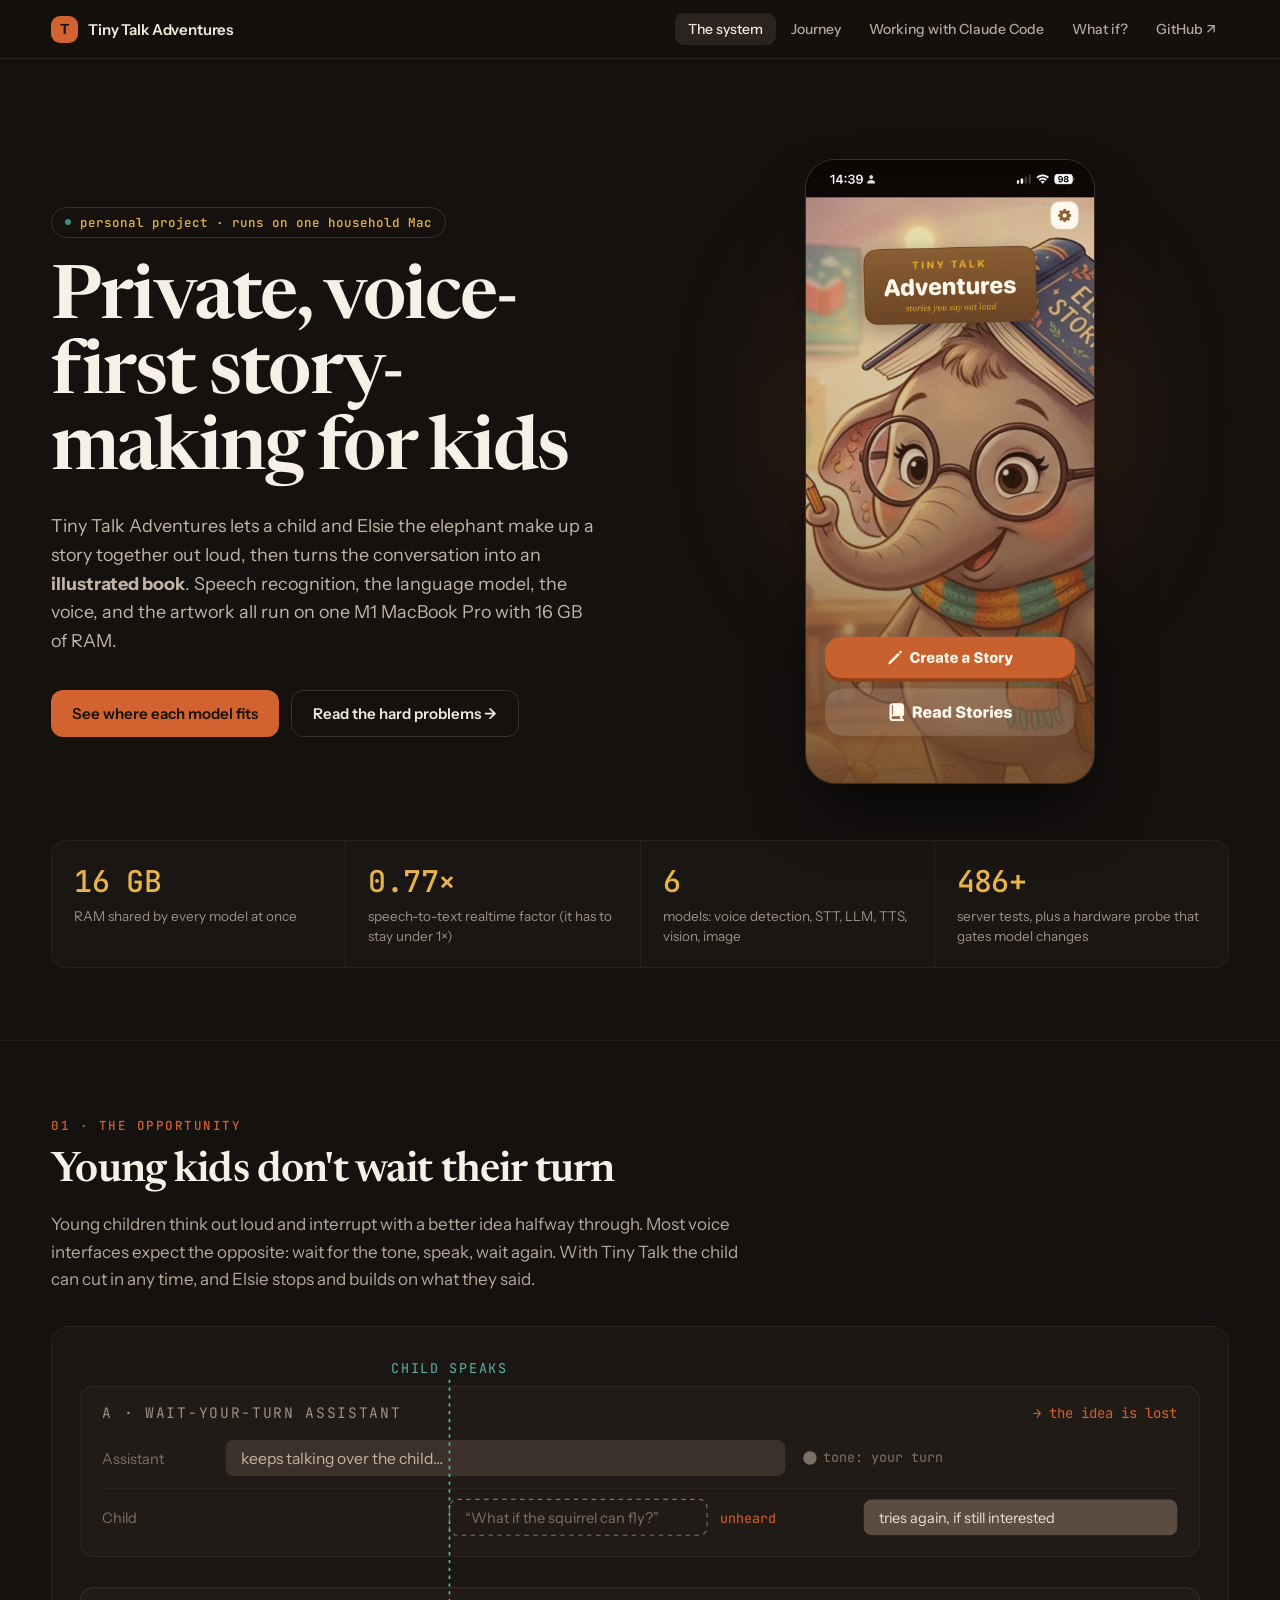
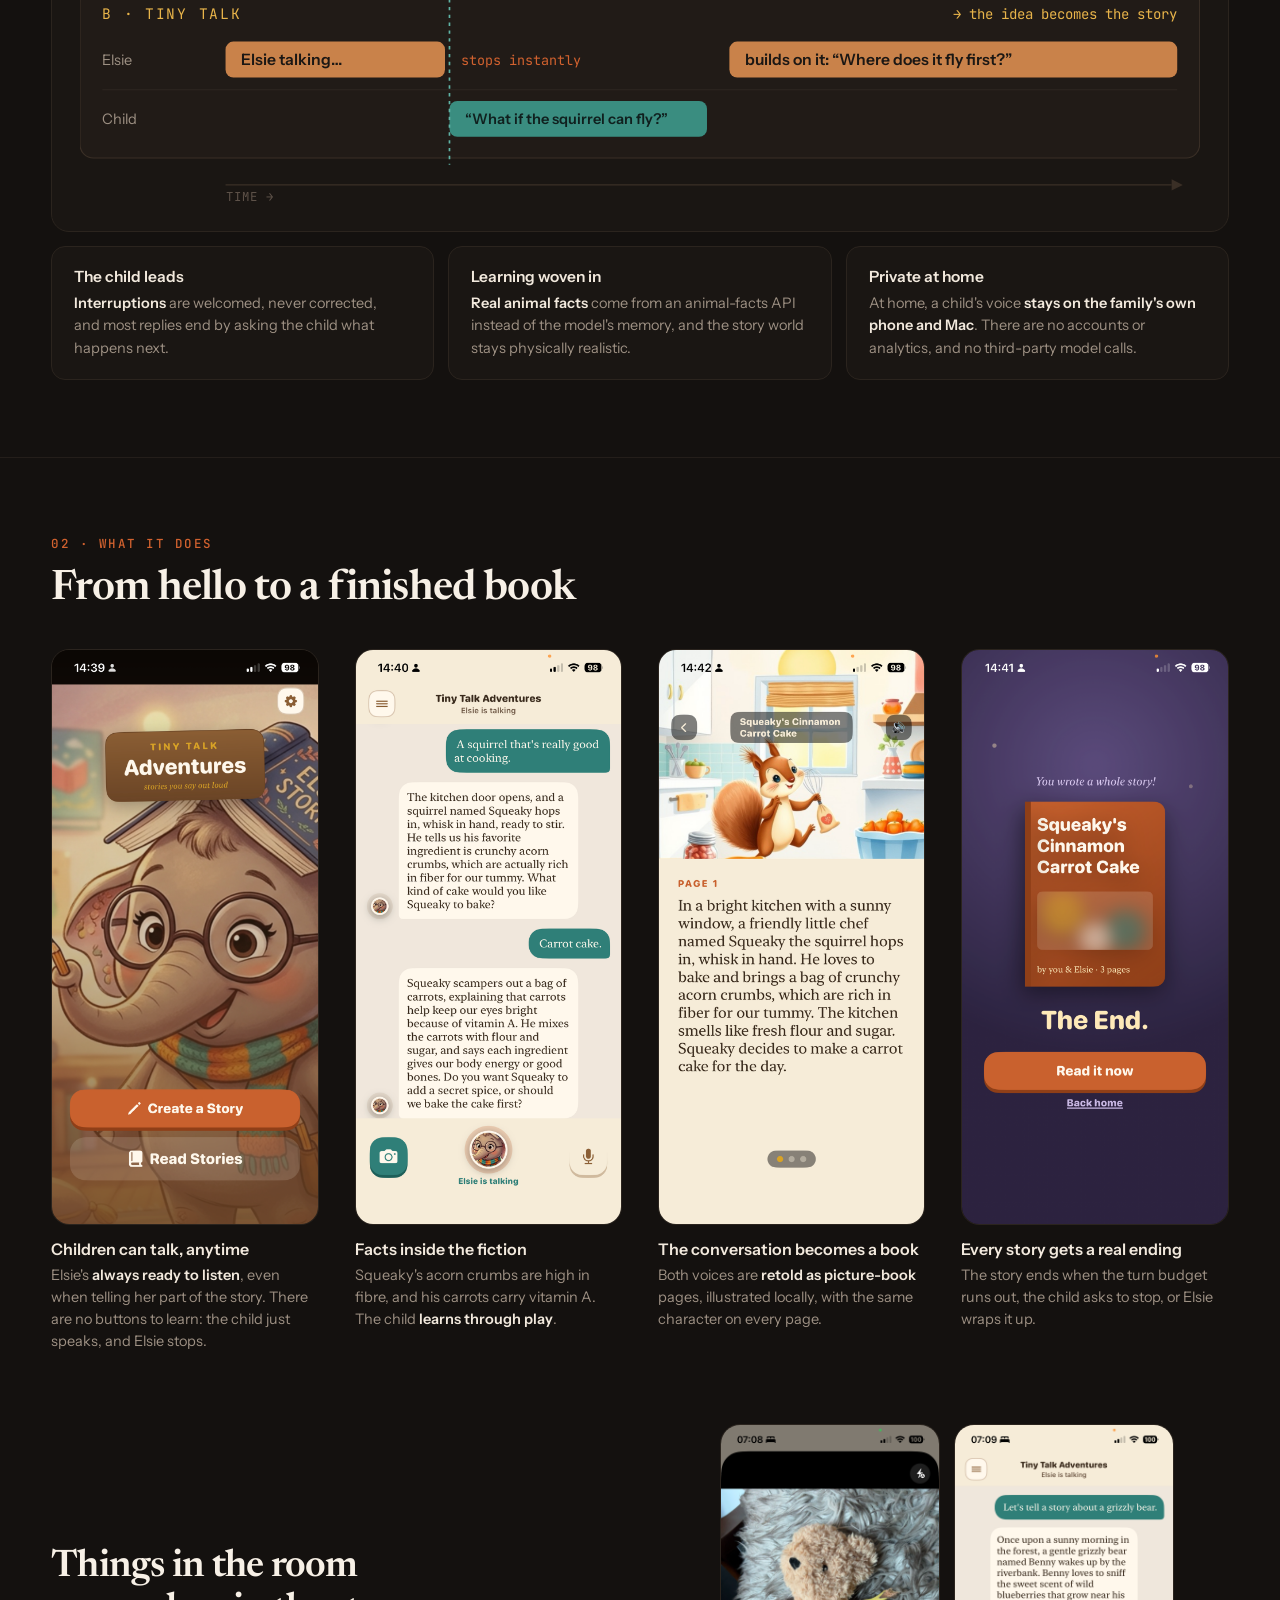
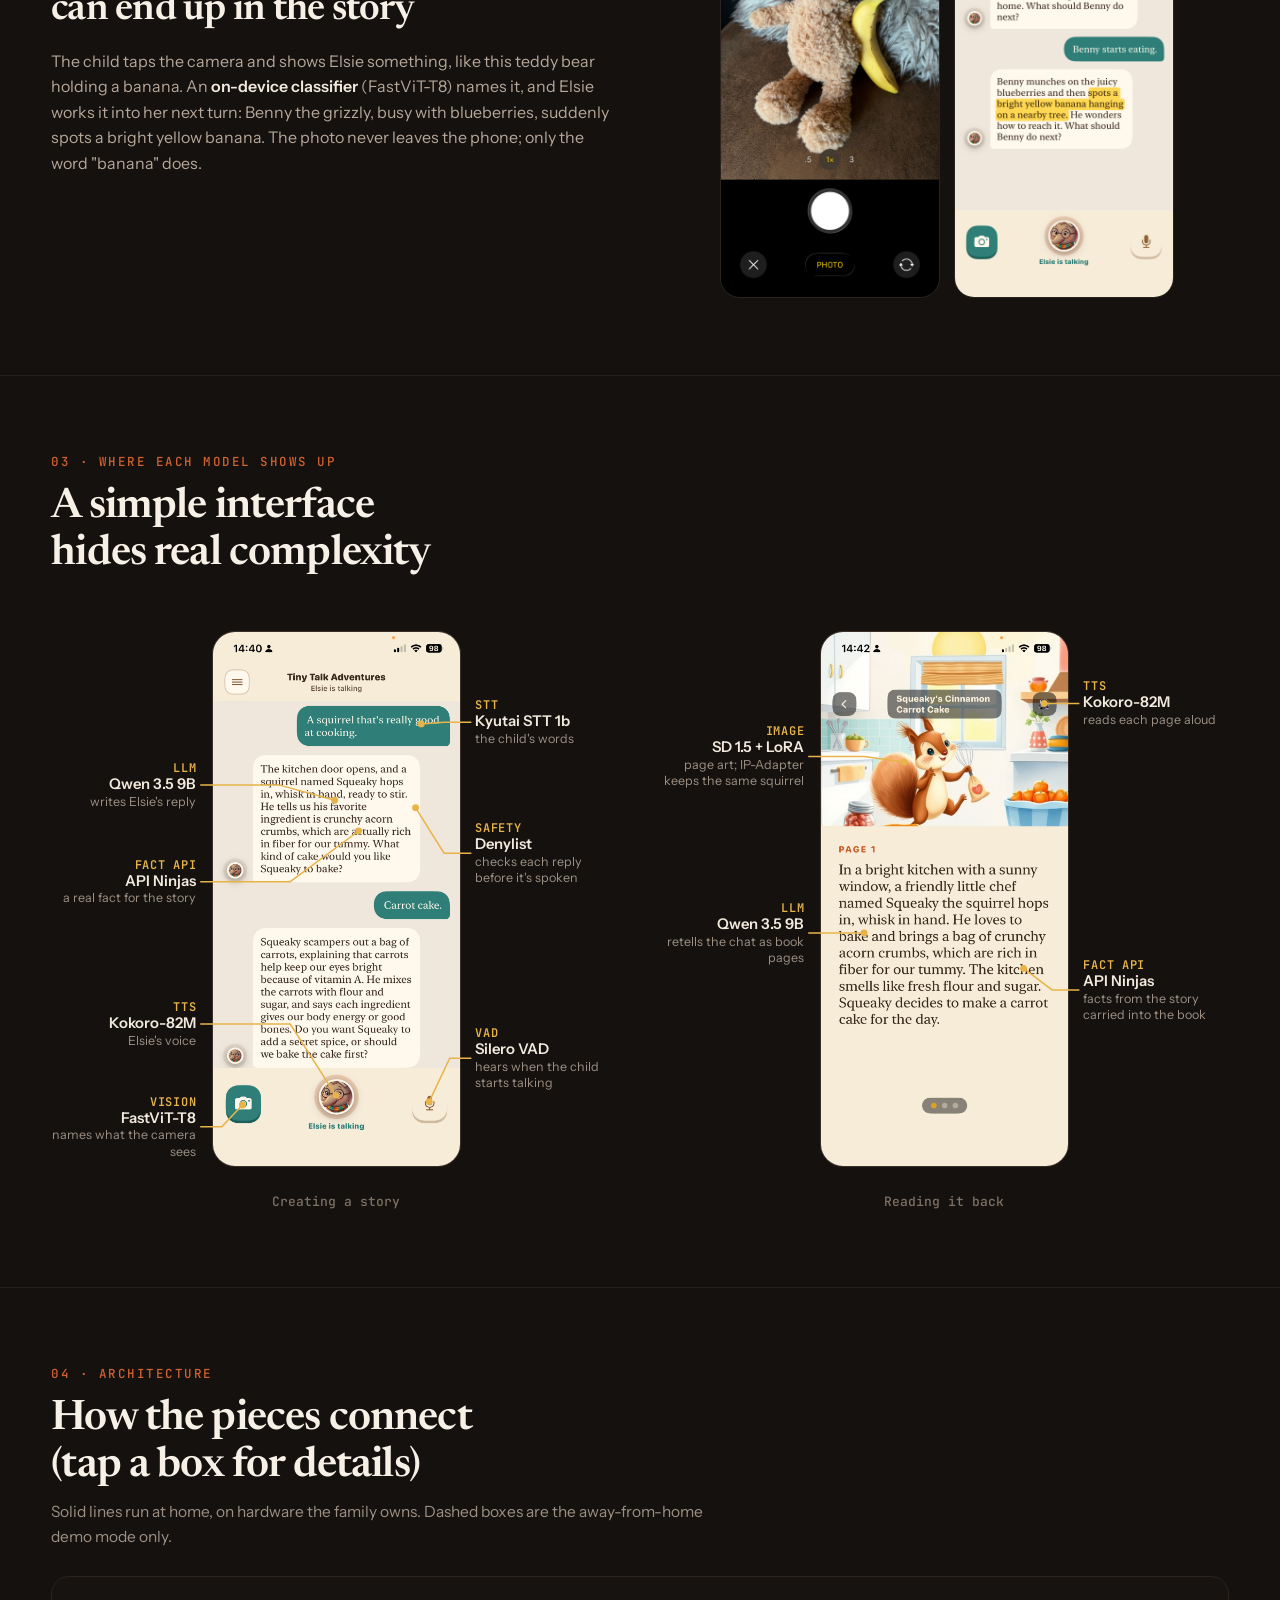
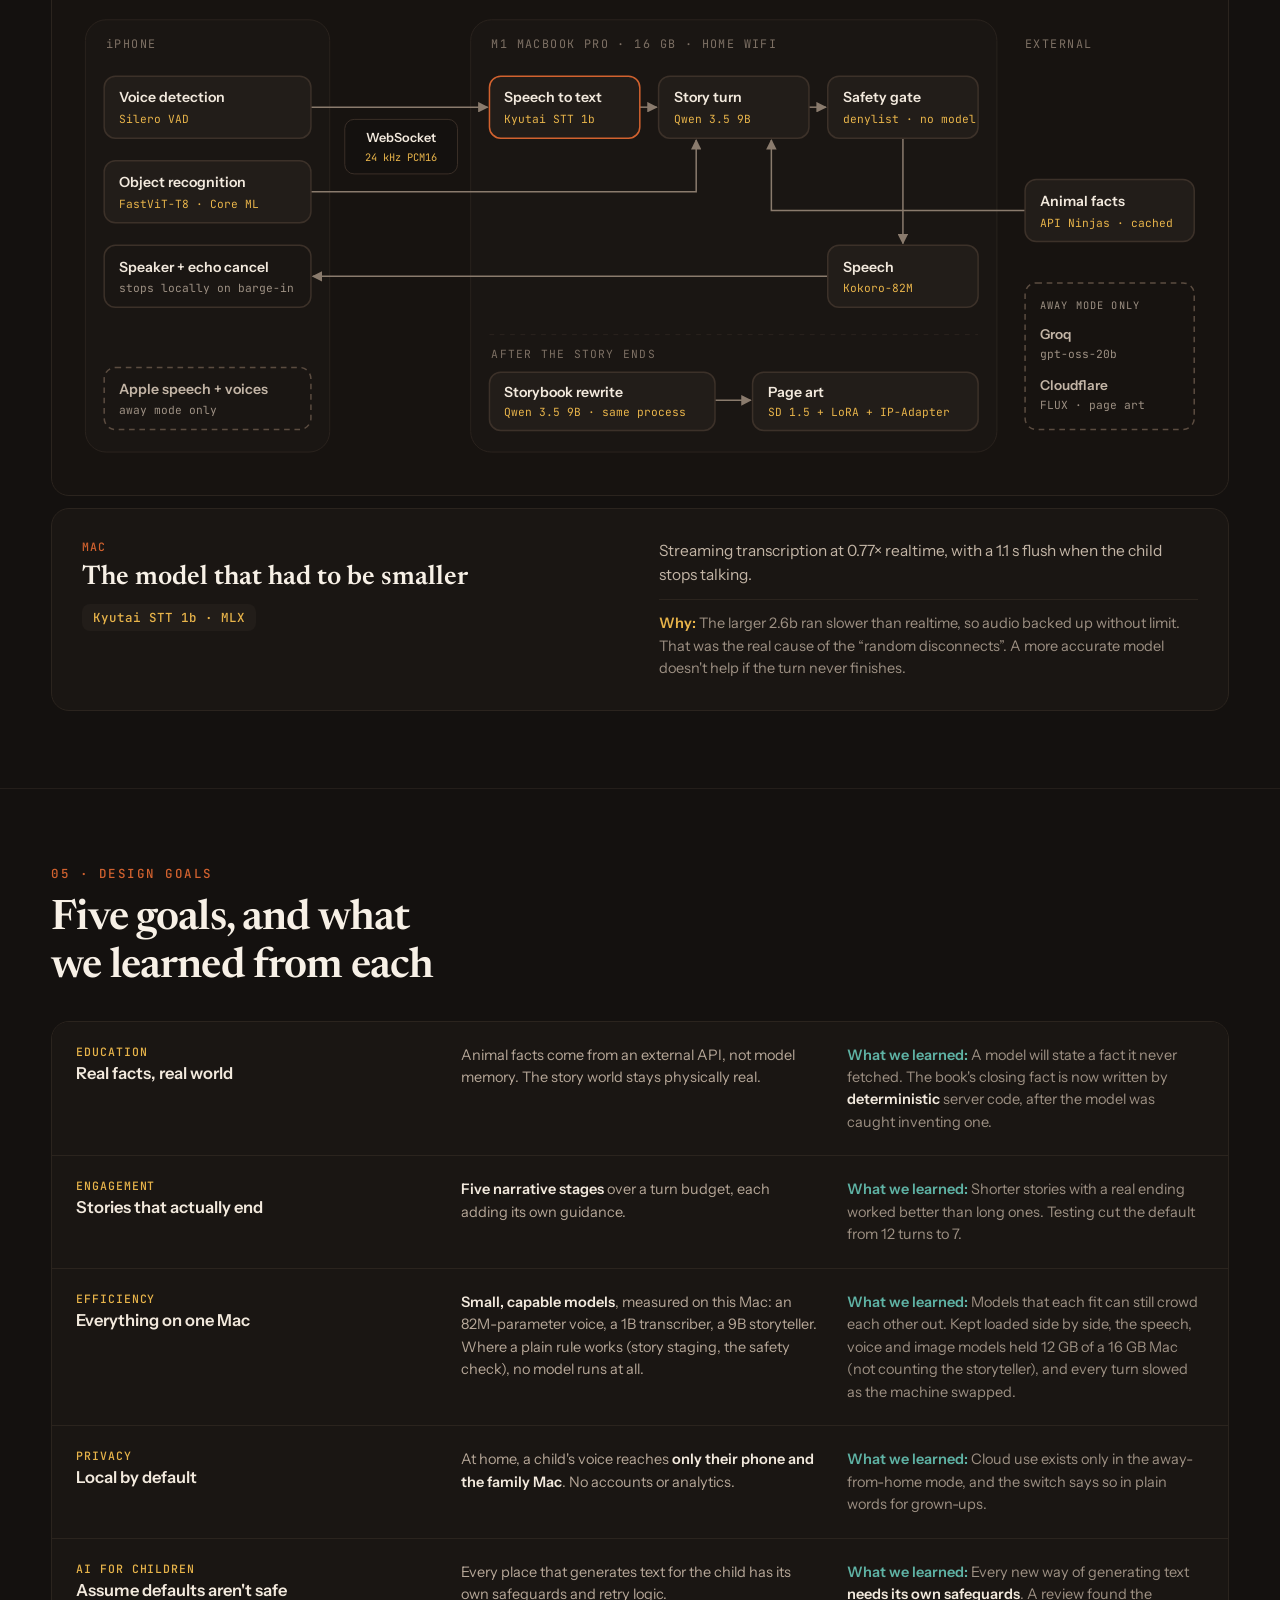
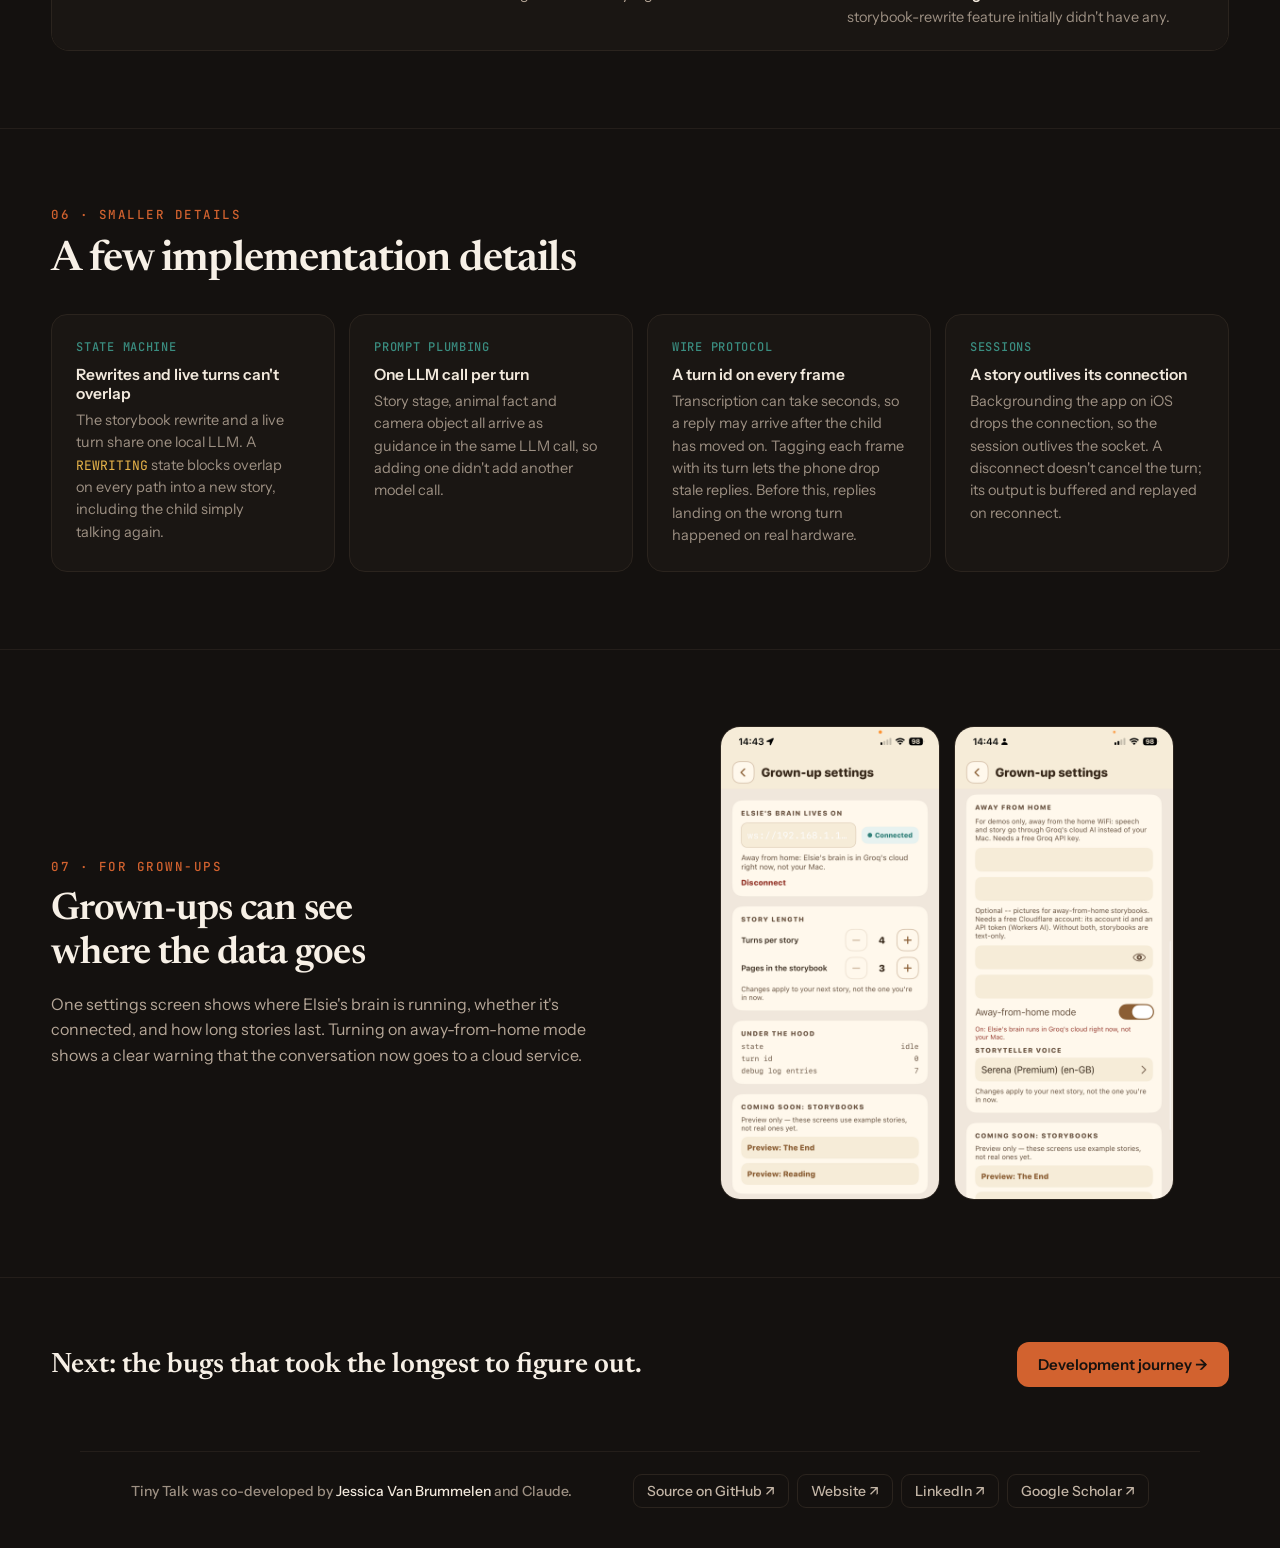
==== commit 02985f18: "website & README copy-edits" ====
--- a/site/index.html
+++ b/site/index.html
@@ -431,7 +431,7 @@
     <div class="goal">
       <div><div class="tag">AI FOR CHILDREN</div><h3>Assume defaults aren't safe</h3></div>
       <p>Every place that generates text for the child has its own safeguards and retry logic.</p>
-      <p class="lesson"><strong>What we learned:</strong> Every new way of generating text <b>needs its own safeguards</b>. A review found the storybook rewrite had shipped with none.</p>
+      <p class="lesson"><strong>What we learned:</strong> Every new way of generating text <b>needs its own safeguards</b>. A review found the storybook-rewrite feature initially didn't have any.</p>
     </div>
   </div>
 </section>
